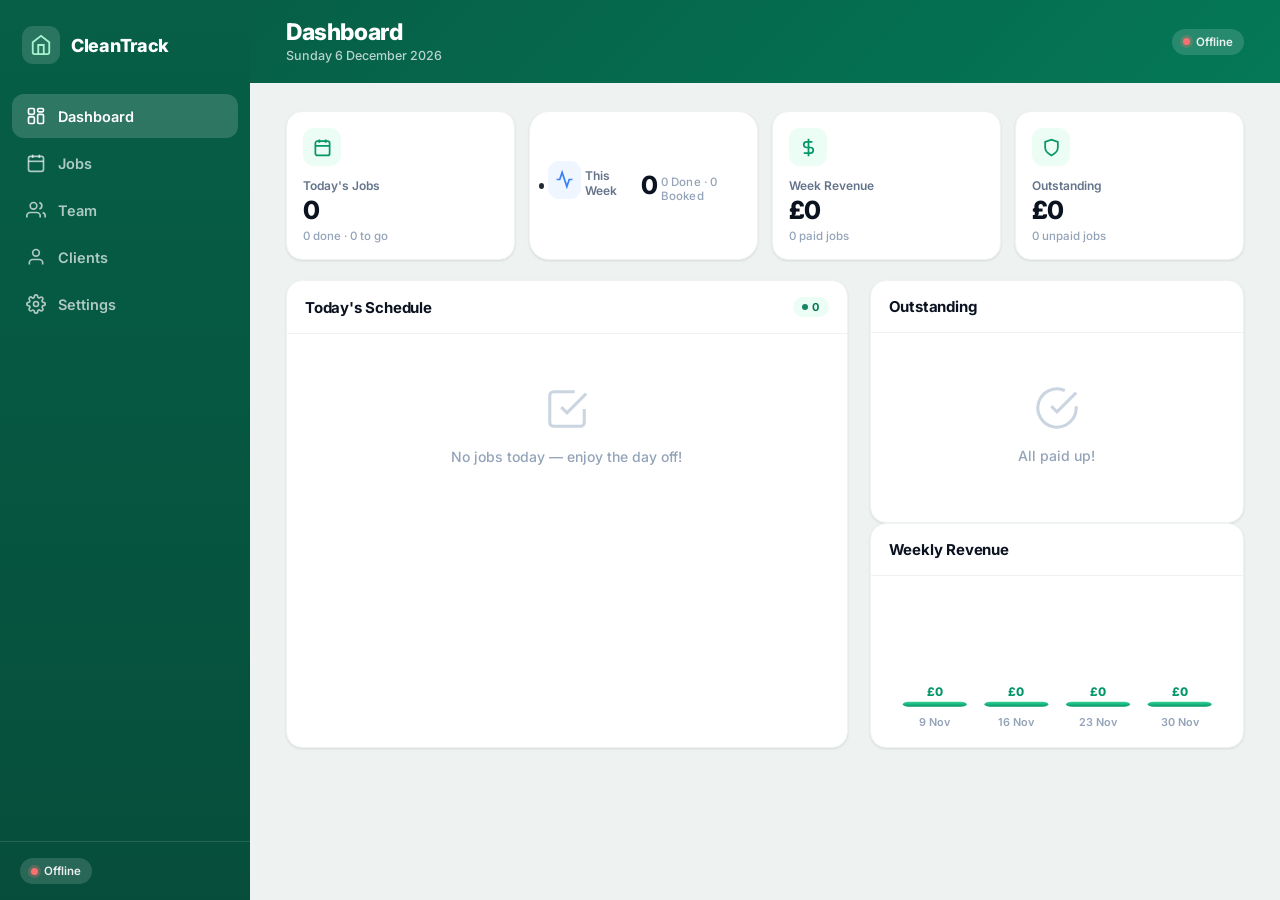
==== index.html @ 385f30a1 "CleanTrack job tracker" ====
<!DOCTYPE html>
<html lang="en">
<head>
<meta charset="UTF-8">
<meta name="viewport" content="width=device-width, initial-scale=1.0, viewport-fit=cover">
<meta name="theme-color" content="#065f46">
<title>CleanTrack — Job Tracker</title>
<style>
@import url('https://fonts.googleapis.com/css2?family=Inter:wght@400;500;600;700;800;900&display=swap');
*{margin:0;padding:0;box-sizing:border-box;-webkit-tap-highlight-color:transparent}
:root{
  /* brand — fresh emerald */
  --b400:#34D399;--b500:#10B981;--b600:#059669;--b700:#047857;--b800:#065F46;--b900:#064E3B;
  --b50:#ECFDF5;--b100:#D1FAE5;--b200:#A7F3D0;
  /* surfaces */
  --bg:#EEF2F1;--bg2:#F6F9F8;--card:#FFFFFF;--border:#E6EAE9;--border2:#EFF3F2;
  /* ink */
  --t900:#0B1220;--t800:#1E293B;--t700:#334155;--t600:#475569;--t500:#64748B;--t400:#94A3B8;--t300:#CBD5E1;
  /* semantic */
  --red:#EF4444;--red-bg:#FEF2F2;--red-t:#B91C1C;
  --amber:#F59E0B;--amber-bg:#FFFBEB;--amber-t:#B45309;
  --blue:#3B82F6;--blue-bg:#EFF6FF;--blue-t:#1D4ED8;
  --sh-sm:0 1px 2px rgba(16,24,40,.05);
  --sh:0 1px 3px rgba(16,24,40,.07),0 1px 2px rgba(16,24,40,.04);
  --sh-md:0 6px 16px -4px rgba(16,24,40,.10),0 2px 6px -2px rgba(16,24,40,.06);
  --sh-lg:0 18px 40px -12px rgba(16,24,40,.22);
  --r:16px;--r-sm:12px;--r-xs:9px;
  --safe-b:env(safe-area-inset-bottom,0px);
  --nav-h:64px;
}
html{-webkit-text-size-adjust:100%}
body{font-family:'Inter',-apple-system,BlinkMacSystemFont,'Segoe UI',sans-serif;background:var(--bg);color:var(--t900);min-height:100vh;overflow-x:hidden;-webkit-font-smoothing:antialiased}

/* ─────────────────────────── SHELL ─────────────────────────── */
.shell{display:flex;min-height:100vh}
.sidebar{display:none}
.main{flex:1;min-width:0;display:flex;flex-direction:column;min-height:100vh}

/* App bar */
.appbar{position:sticky;top:0;z-index:40;background:linear-gradient(135deg,var(--b800),var(--b700));color:#fff;padding:calc(env(safe-area-inset-top,0px) + 14px) 20px 16px;display:flex;align-items:center;justify-content:space-between;gap:12px}
.appbar .ab-l{min-width:0}
.appbar h1{font-size:21px;font-weight:800;letter-spacing:-.4px;line-height:1.1}
.appbar .ab-sub{font-size:12.5px;color:rgba(255,255,255,.72);margin-top:3px;font-weight:500;white-space:nowrap;overflow:hidden;text-overflow:ellipsis}
.appbar .ab-r{display:flex;align-items:center;gap:10px;flex-shrink:0}
.conn{display:inline-flex;align-items:center;gap:6px;background:rgba(255,255,255,.14);padding:6px 11px;border-radius:20px;font-size:11.5px;font-weight:600;color:rgba(255,255,255,.9)}
.conn .dot{width:7px;height:7px;border-radius:50%;background:#F87171;box-shadow:0 0 0 3px rgba(248,113,113,.25)}
.conn .dot.on{background:var(--b400);box-shadow:0 0 0 3px rgba(52,211,153,.3)}

.content{flex:1;padding:18px 16px calc(var(--nav-h) + var(--safe-b) + 24px)}
.page{animation:fade .28s ease}
@keyframes fade{from{opacity:0;transform:translateY(8px)}to{opacity:1;transform:none}}
.hidden{display:none!important}

/* ─────────────────────────── BOTTOM NAV ─────────────────────────── */
.tabbar{position:fixed;left:0;right:0;bottom:0;z-index:60;background:rgba(255,255,255,.92);backdrop-filter:saturate(180%) blur(14px);border-top:1px solid var(--border);display:flex;padding:6px 4px calc(6px + var(--safe-b));box-shadow:0 -4px 20px rgba(16,24,40,.06)}
.tabbar a{flex:1;display:flex;flex-direction:column;align-items:center;gap:3px;padding:6px 2px;color:var(--t400);text-decoration:none;font-size:10.5px;font-weight:600;cursor:pointer;border-radius:12px;transition:.15s;position:relative}
.tabbar a svg{width:22px;height:22px;stroke-width:2}
.tabbar a.active{color:var(--b600)}
.tabbar a.active svg{stroke-width:2.4}
.tabbar a.active::before{content:'';position:absolute;top:-6px;width:26px;height:3px;border-radius:3px;background:var(--b500)}

/* FAB */
.fab{position:fixed;right:18px;bottom:calc(var(--nav-h) + var(--safe-b) + 14px);z-index:55;width:56px;height:56px;border-radius:50%;border:none;background:linear-gradient(135deg,var(--b500),var(--b700));color:#fff;font-size:28px;font-weight:400;line-height:1;display:flex;align-items:center;justify-content:center;cursor:pointer;box-shadow:0 10px 24px -6px rgba(5,150,105,.55),0 4px 10px rgba(5,150,105,.35);transition:transform .18s,box-shadow .18s}
.fab:active{transform:scale(.92)}
.fab.hidden{display:none}

/* ─────────────────────────── STAT CARDS ─────────────────────────── */
.stats{display:grid;grid-template-columns:1fr 1fr;gap:12px;margin-bottom:20px}
.stat{background:var(--card);border-radius:var(--r);padding:16px;box-shadow:var(--sh);border:1px solid var(--border2);position:relative;overflow:hidden}
.stat .si{width:38px;height:38px;border-radius:11px;display:flex;align-items:center;justify-content:center;margin-bottom:12px}
.stat .si svg{width:19px;height:19px;stroke-width:2.2}
.stat.g .si{background:var(--b50);color:var(--b600)}
.stat.b .si{background:var(--blue-bg);color:var(--blue)}
.stat.a .si{background:var(--amber-bg);color:var(--amber)}
.stat.r .si{background:var(--red-bg);color:var(--red)}
.stat .sl{font-size:12px;color:var(--t500);font-weight:600;margin-bottom:5px}
.stat .sv{font-size:25px;font-weight:800;letter-spacing:-.7px;line-height:1}
.stat .ss{font-size:11.5px;color:var(--t400);margin-top:6px;font-weight:500}

/* ─────────────────────────── CARDS ─────────────────────────── */
.card{background:var(--card);border-radius:var(--r);box-shadow:var(--sh);border:1px solid var(--border2);overflow:hidden;margin-bottom:16px}
.card-h{padding:16px 18px;display:flex;align-items:center;justify-content:space-between;gap:10px;border-bottom:1px solid var(--border2)}
.card-h h2{font-size:15px;font-weight:700;letter-spacing:-.2px}
.card-b{padding:8px 18px 14px}
.grid2{display:grid;grid-template-columns:1fr;gap:16px}

/* ─────────────────────────── BADGES ─────────────────────────── */
.b{display:inline-flex;align-items:center;gap:4px;padding:3px 9px;border-radius:20px;font-size:11px;font-weight:700;letter-spacing:.1px;text-transform:capitalize}
.b::before{content:'';width:6px;height:6px;border-radius:50%;background:currentColor;opacity:.9}
.b-green{background:var(--b50);color:var(--b700)}
.b-blue{background:var(--blue-bg);color:var(--blue-t)}
.b-amber{background:var(--amber-bg);color:var(--amber-t)}
.b-red{background:var(--red-bg);color:var(--red-t)}
.b-gray{background:#F1F5F9;color:#475569}

/* ─────────────────────────── BUTTONS ─────────────────────────── */
.btn{padding:11px 18px;border-radius:var(--r-sm);border:none;cursor:pointer;font-size:14px;font-weight:700;transition:.15s;display:inline-flex;align-items:center;justify-content:center;gap:7px;font-family:inherit}
.btn:active{transform:scale(.97)}
.btn-p{background:linear-gradient(135deg,var(--b500),var(--b700));color:#fff;box-shadow:0 4px 12px -2px rgba(5,150,105,.4)}
.btn-o{background:var(--card);border:1.5px solid var(--border);color:var(--t700)}
.btn-o:active{background:var(--bg2)}
.btn-d{background:var(--red);color:#fff}
.btn-sm{padding:8px 13px;font-size:13px}
.btn-full{width:100%}
.icon-btn{width:38px;height:38px;border-radius:11px;border:1.5px solid var(--border);background:var(--card);display:flex;align-items:center;justify-content:center;cursor:pointer;color:var(--t600);transition:.15s;flex-shrink:0}
.icon-btn:active{background:var(--bg2)}
.icon-btn svg{width:18px;height:18px;stroke-width:2.4}

/* ─────────────────────────── DASHBOARD LISTS ─────────────────────────── */
.dl{display:flex;align-items:center;gap:13px;padding:13px 0;border-bottom:1px solid var(--border2);cursor:pointer}
.dl:last-child{border-bottom:none}
.dl .dl-time{font-size:13px;font-weight:800;min-width:46px;color:var(--b700);background:var(--b50);border-radius:9px;padding:8px 6px;text-align:center;line-height:1}
.dl .dl-mid{flex:1;min-width:0}
.dl .dl-name{font-size:14.5px;font-weight:700;white-space:nowrap;overflow:hidden;text-overflow:ellipsis}
.dl .dl-sub{font-size:12px;color:var(--t500);margin-top:3px;display:flex;align-items:center;gap:6px;flex-wrap:wrap}
.dl .dl-end{text-align:right;flex-shrink:0}
.dl .dl-amt{font-size:15px;font-weight:800;letter-spacing:-.3px}
.dl .dl-who{display:inline-flex;align-items:center;gap:5px;font-size:11.5px;color:var(--t500);margin-top:3px;font-weight:600}
.chip-dot{width:9px;height:9px;border-radius:50%;flex-shrink:0}

/* payments */
.pay{display:flex;align-items:center;justify-content:space-between;gap:10px;padding:12px 0;border-bottom:1px solid var(--border2)}
.pay:last-child{border-bottom:none}
.pay .pinfo{font-size:13px;min-width:0}
.pay .pinfo b{font-weight:700;font-size:14px;display:block;white-space:nowrap;overflow:hidden;text-overflow:ellipsis}
.pay .pinfo span{color:var(--t500);font-size:12px}
.pay .pright{display:flex;align-items:center;gap:9px;flex-shrink:0}
.pay .pamt{font-size:15px;font-weight:800;color:var(--red-t)}
.mini{width:32px;height:32px;border-radius:9px;border:none;background:var(--b500);color:#fff;font-weight:800;font-size:14px;cursor:pointer;display:flex;align-items:center;justify-content:center;box-shadow:0 2px 6px rgba(5,150,105,.3)}
.mini:active{transform:scale(.9)}

/* chart */
.chart svg{width:100%;display:block;overflow:visible}

/* ─────────────────────────── JOBS ─────────────────────────── */
.week-head{display:flex;align-items:center;gap:10px;margin-bottom:14px}
.week-head .wk-label{flex:1;text-align:center;font-size:15px;font-weight:800;letter-spacing:-.3px}
.week-head .today-btn{padding:9px 14px;font-size:12.5px;font-weight:700;border-radius:20px;border:1.5px solid var(--b200);background:var(--b50);color:var(--b700);cursor:pointer}
.jobs-tools{display:flex;gap:10px;margin-bottom:14px}
.jobs-tools select{flex:1;padding:11px 13px;border:1.5px solid var(--border);border-radius:var(--r-sm);font-size:14px;background:var(--card);font-family:inherit;font-weight:600;color:var(--t700);cursor:pointer}
.jobs-tools .add-week{display:none}

/* day pills (phone) */
.daypills{display:flex;gap:8px;overflow-x:auto;padding:2px 0 10px;margin-bottom:6px;-webkit-overflow-scrolling:touch;scrollbar-width:none}
.daypills::-webkit-scrollbar{display:none}
.dp{flex:0 0 auto;min-width:52px;padding:9px 6px;border-radius:14px;border:1.5px solid var(--border);background:var(--card);text-align:center;cursor:pointer;transition:.15s;position:relative}
.dp .dp-d{font-size:11px;font-weight:700;color:var(--t500);text-transform:uppercase;letter-spacing:.4px}
.dp .dp-n{font-size:18px;font-weight:800;color:var(--t900);margin-top:2px;line-height:1}
.dp .dp-c{position:absolute;top:5px;right:7px;width:6px;height:6px;border-radius:50%;background:var(--b500)}
.dp.sel{background:linear-gradient(135deg,var(--b600),var(--b800));border-color:var(--b700)}
.dp.sel .dp-d,.dp.sel .dp-n{color:#fff}
.dp.sel .dp-c{background:#fff}
.dp.today:not(.sel){border-color:var(--b400)}

/* week grid */
.weekgrid{display:block}
.day-col{margin-bottom:4px}
.day-col.hide{display:none}
.day-col .dc-head{display:none}
.day-body{display:flex;flex-direction:column;gap:11px}

/* job card */
.jc{background:var(--card);border-radius:var(--r-sm);border:1px solid var(--border2);border-left:4px solid #ccc;box-shadow:var(--sh-sm);padding:13px 14px;cursor:pointer;position:relative;transition:.15s}
.jc:active{transform:scale(.99)}
.jc .jc-top{display:flex;align-items:center;justify-content:space-between;gap:8px;margin-bottom:7px}
.jc .jc-time{font-size:13px;font-weight:800;color:var(--t900)}
.jc .jc-amt{font-size:15px;font-weight:800;letter-spacing:-.3px}
.jc .jc-client{font-size:15px;font-weight:700;margin-bottom:6px}
.jc .jc-row{display:flex;align-items:center;justify-content:space-between;gap:8px}
.jc .jc-who{display:inline-flex;align-items:center;gap:6px;font-size:12.5px;color:var(--t500);font-weight:600}
.jc .jc-qa{display:flex;gap:7px;margin-top:11px;padding-top:11px;border-top:1px dashed var(--border)}
.jc .qa-btn{flex:1;padding:8px;border-radius:9px;border:1.5px solid var(--border);background:var(--bg2);font-size:12.5px;font-weight:700;color:var(--t600);cursor:pointer;display:flex;align-items:center;justify-content:center;gap:5px}
.jc .qa-btn.done{border-color:var(--b200);background:var(--b50);color:var(--b700)}
.jc .qa-btn svg{width:14px;height:14px;stroke-width:2.6}
.day-empty{text-align:center;padding:30px 16px;color:var(--t400);font-size:13.5px;font-weight:500}

/* ─────────────────────────── STAFF ─────────────────────────── */
.list-head{display:flex;align-items:center;justify-content:space-between;gap:12px;margin-bottom:16px}
.list-head .lh-sub{font-size:13.5px;color:var(--t500);font-weight:500}
.list-head .btn{display:none}
.staff-grid{display:grid;grid-template-columns:1fr;gap:14px}
.sc{background:var(--card);border-radius:var(--r);border:1px solid var(--border2);box-shadow:var(--sh);overflow:hidden}
.sc .sc-bar{height:5px}
.sc .sc-body{padding:16px 18px}
.sc .sc-top{display:flex;align-items:center;gap:13px;margin-bottom:15px}
.sc .sc-av{width:46px;height:46px;border-radius:14px;display:flex;align-items:center;justify-content:center;font-weight:800;font-size:16px;color:#fff;flex-shrink:0}
.sc .sc-nm{font-size:16px;font-weight:800;letter-spacing:-.3px}
.sc .sc-ph{font-size:13px;color:var(--t500);font-weight:500;margin-top:2px}
.sc .sc-days{display:flex;gap:5px;margin-bottom:15px}
.sc .sd{flex:1;height:30px;border-radius:8px;font-size:11px;font-weight:800;display:flex;align-items:center;justify-content:center;background:var(--bg2);color:var(--t300)}
.sc .sd.on{background:var(--b100);color:var(--b700)}
.sc .sc-util{margin-bottom:15px}
.sc .ul{display:flex;justify-content:space-between;font-size:12px;margin-bottom:6px}
.sc .ul .ut{color:var(--t500);font-weight:600}
.sc .ul .uv{font-weight:800;color:var(--t800)}
.sc .ubar{height:7px;background:var(--bg2);border-radius:4px;overflow:hidden}
.sc .ufill{height:100%;border-radius:4px;transition:width .6s cubic-bezier(.4,0,.2,1)}
.sc .sc-meta{display:flex;gap:14px;margin-bottom:15px;padding:13px 0;border-top:1px solid var(--border2);border-bottom:1px solid var(--border2)}
.sc .sm{flex:1;text-align:center}
.sc .sm b{font-size:16px;font-weight:800;display:block;letter-spacing:-.3px}
.sc .sm span{font-size:11px;color:var(--t500);font-weight:600}

/* ─────────────────────────── CLIENTS ─────────────────────────── */
.search{position:relative;margin-bottom:16px}
.search input{width:100%;padding:12px 14px 12px 42px;border:1.5px solid var(--border);border-radius:var(--r-sm);font-size:15px;background:var(--card);font-family:inherit}
.search input:focus{outline:none;border-color:var(--b500);box-shadow:0 0 0 4px rgba(16,185,129,.12)}
.search svg{position:absolute;left:14px;top:50%;transform:translateY(-50%);width:18px;height:18px;color:var(--t400);stroke-width:2.2}
.clients-grid{display:grid;grid-template-columns:1fr;gap:14px}
.cc{background:var(--card);border-radius:var(--r);border:1px solid var(--border2);box-shadow:var(--sh);overflow:hidden}
.cc .cc-body{padding:16px 18px}
.cc .cc-top{display:flex;align-items:flex-start;gap:13px}
.cc .cc-ic{width:44px;height:44px;border-radius:13px;background:linear-gradient(135deg,var(--b400),var(--b600));color:#fff;display:flex;align-items:center;justify-content:center;font-weight:800;font-size:15px;flex-shrink:0}
.cc .cc-info{flex:1;min-width:0}
.cc .cc-nm{font-size:16px;font-weight:800;letter-spacing:-.3px}
.cc .cc-addr{font-size:13px;color:var(--t500);margin-top:2px;line-height:1.4}
.cc .cc-tags{display:flex;gap:6px;flex-wrap:wrap;margin-top:11px}
.cc .ct{font-size:11.5px;color:var(--t600);background:var(--bg2);border:1px solid var(--border2);padding:4px 9px;border-radius:7px;font-weight:600}
.cc .ct.acc{background:var(--amber-bg);border-color:#FDE68A;color:var(--amber-t)}
.cc .cc-pref{font-size:12.5px;color:var(--t500);font-style:italic;margin-top:10px;line-height:1.45;padding-left:11px;border-left:3px solid var(--border)}
.cc .cc-foot{display:flex;gap:8px;margin-top:14px}

/* ─────────────────────────── SETTINGS ─────────────────────────── */
.set-row{margin-bottom:18px}
.set-row label{font-size:13px;font-weight:700;display:block;margin-bottom:7px}
.set-row input{width:100%;padding:12px 14px;border:1.5px solid var(--border);border-radius:var(--r-sm);font-size:14px;font-family:inherit;background:var(--card)}
.set-row input:focus{outline:none;border-color:var(--b500);box-shadow:0 0 0 4px rgba(16,185,129,.12)}
.set-row .hint{font-size:12px;color:var(--t400);margin-top:7px;line-height:1.5}
.set-actions{display:flex;gap:10px;flex-wrap:wrap}
.set-actions .btn{flex:1;min-width:140px}

/* ─────────────────────────── MODAL ─────────────────────────── */
.modal-bg{display:none;position:fixed;inset:0;background:rgba(6,20,15,.5);backdrop-filter:blur(6px);z-index:200;align-items:flex-end;justify-content:center}
.modal-bg.show{display:flex;animation:fade .2s}
.modal{background:var(--card);border-radius:24px 24px 0 0;width:100%;max-width:560px;max-height:92vh;overflow-y:auto;box-shadow:var(--sh-lg);animation:sheetUp .28s cubic-bezier(.32,.72,0,1);padding-bottom:calc(16px + var(--safe-b))}
@keyframes sheetUp{from{transform:translateY(100%)}to{transform:none}}
.modal .grab{width:40px;height:5px;border-radius:3px;background:var(--t300);margin:10px auto 0}
.modal .m-head{padding:14px 22px 4px;display:flex;align-items:center;justify-content:space-between}
.modal .m-head h2{font-size:19px;font-weight:800;letter-spacing:-.4px}
.modal .m-head .close{width:34px;height:34px;border-radius:11px;border:none;background:var(--bg2);cursor:pointer;font-size:20px;display:flex;align-items:center;justify-content:center;color:var(--t500)}
.modal .m-body{padding:16px 22px 8px}
.fg{margin-bottom:15px}
.fg label{display:block;font-size:11.5px;font-weight:700;color:var(--t500);margin-bottom:6px;text-transform:uppercase;letter-spacing:.4px}
.fg input,.fg select,.fg textarea{width:100%;padding:12px 14px;border:1.5px solid var(--border);border-radius:var(--r-sm);font-size:16px;font-family:inherit;background:var(--card);transition:.15s}
.fg input:focus,.fg select:focus,.fg textarea:focus{outline:none;border-color:var(--b500);box-shadow:0 0 0 4px rgba(16,185,129,.12)}
.fg textarea{height:74px;resize:vertical}
.fr{display:flex;gap:12px}
.fr .fg{flex:1;min-width:0}
.m-foot{padding:8px 22px 4px;display:flex;gap:10px}
.m-foot .btn{flex:1}
.days-pick{display:flex;gap:6px;flex-wrap:wrap;margin-top:2px}
.days-pick label{display:flex;align-items:center;justify-content:center;cursor:pointer;padding:9px 0;border-radius:10px;background:var(--bg2);border:1.5px solid var(--border);font-size:13px;font-weight:700;color:var(--t500);flex:1;min-width:42px;text-transform:none;letter-spacing:0;margin:0;transition:.15s}
.days-pick label.on{background:var(--b50);border-color:var(--b400);color:var(--b700)}
.days-pick input{display:none}

/* ─────────────────────────── TOAST / EMPTY ─────────────────────────── */
.toast{position:fixed;bottom:calc(var(--nav-h) + var(--safe-b) + 20px);left:50%;transform:translateX(-50%) translateY(20px);background:var(--t900);color:#fff;padding:13px 22px;border-radius:14px;font-size:13.5px;font-weight:600;z-index:300;opacity:0;transition:.3s;box-shadow:var(--sh-lg);pointer-events:none;max-width:90vw;text-align:center}
.toast.show{opacity:1;transform:translateX(-50%) translateY(0)}
.empty{text-align:center;padding:44px 20px;color:var(--t400)}
.empty svg{width:46px;height:46px;color:var(--t300);margin-bottom:12px;stroke-width:1.6}
.empty p{font-size:14px;font-weight:500}

/* ══════════════════════════ TABLET ≥700px ══════════════════════════ */
@media(min-width:700px){
  .content{padding:24px 28px calc(var(--nav-h) + var(--safe-b) + 28px);max-width:920px;margin:0 auto;width:100%}
  .appbar{padding:calc(env(safe-area-inset-top,0px) + 16px) 28px 18px}
  .appbar h1{font-size:23px}
  .stats{grid-template-columns:repeat(4,1fr);gap:14px}
  .grid2{grid-template-columns:1.15fr .85fr;gap:18px}
  .grid2 .card{margin-bottom:0}
  .grid2 .col-stack .card:last-child{margin-bottom:0}
  /* jobs → 3-day columns */
  .daypills{display:none}
  .weekgrid{display:grid;grid-template-columns:repeat(3,1fr);gap:12px}
  .day-col{margin-bottom:0}
  .day-col.hide{display:block!important}
  .day-col .dc-head{display:block;text-align:center;padding:10px 6px;background:var(--card);border:1px solid var(--border2);border-bottom:none;border-radius:12px 12px 0 0;font-size:11px;font-weight:800;text-transform:uppercase;letter-spacing:.5px;color:var(--t500)}
  .day-col .dc-head .dc-n{display:block;font-size:19px;color:var(--t900);margin-top:2px;letter-spacing:-.5px}
  .day-col .dc-head.today{background:linear-gradient(135deg,var(--b600),var(--b800));color:rgba(255,255,255,.85);border-color:var(--b700)}
  .day-col .dc-head.today .dc-n{color:#fff}
  .day-body{border:1px solid var(--border2);border-top:none;border-radius:0 0 12px 12px;background:var(--bg2);padding:9px;min-height:120px;gap:9px}
  .jobs-tools .add-week{display:inline-flex}
  .staff-grid{grid-template-columns:repeat(2,1fr)}
  .clients-grid{grid-template-columns:repeat(2,1fr)}
  .list-head .btn{display:inline-flex}
  .modal-bg{align-items:center}
  .modal{border-radius:24px;max-height:88vh;padding-bottom:16px}
  .modal .grab{display:none}
}

/* ══════════════════════════ DESKTOP ≥1000px ══════════════════════════ */
@media(min-width:1000px){
  .tabbar{display:none}
  .fab{display:none}
  .sidebar{display:flex;flex-direction:column;width:250px;flex-shrink:0;background:linear-gradient(180deg,var(--b800),var(--b900));color:#fff;position:sticky;top:0;height:100vh}
  .sidebar .logo{padding:26px 22px 22px;display:flex;align-items:center;gap:11px}
  .sidebar .logo .lm{width:38px;height:38px;border-radius:11px;background:rgba(255,255,255,.14);display:flex;align-items:center;justify-content:center}
  .sidebar .logo svg{width:22px;height:22px;stroke:var(--b200)}
  .sidebar .logo span{font-size:18px;font-weight:800;letter-spacing:-.3px}
  .sidebar nav{flex:1;padding:8px 12px}
  .sidebar nav a{display:flex;align-items:center;gap:12px;padding:12px 14px;border-radius:12px;color:rgba(255,255,255,.68);font-size:14.5px;font-weight:600;text-decoration:none;cursor:pointer;transition:.15s;margin-bottom:3px}
  .sidebar nav a svg{width:20px;height:20px;stroke-width:2}
  .sidebar nav a:hover{background:rgba(255,255,255,.08);color:#fff}
  .sidebar nav a.active{background:rgba(255,255,255,.16);color:#fff}
  .sidebar .side-foot{padding:16px 20px;border-top:1px solid rgba(255,255,255,.12)}
  .content{padding:28px 36px 40px;max-width:1180px}
  .appbar{padding:20px 36px}
  .grid2{grid-template-columns:1.2fr .8fr;gap:22px}
  .weekgrid{grid-template-columns:repeat(6,1fr);gap:10px}
  .staff-grid{grid-template-columns:repeat(3,1fr)}
  .clients-grid{grid-template-columns:repeat(2,1fr)}
  .jc{cursor:pointer}
  .jc:hover{box-shadow:var(--sh-md);transform:translateY(-1px)}
  .dl:hover .dl-name{color:var(--b700)}
}
@media(min-width:1300px){
  .clients-grid{grid-template-columns:repeat(3,1fr)}
}
</style>
</head>
<body>

<div class="shell">
  <!-- DESKTOP SIDEBAR -->
  <aside class="sidebar">
    <div class="logo">
      <div class="lm"><svg viewBox="0 0 24 24" fill="none" stroke="currentColor" stroke-width="2"><path d="M3 9l9-7 9 7v11a2 2 0 01-2 2H5a2 2 0 01-2-2z"/><polyline points="9 22 9 12 15 12 15 22"/></svg></div>
      <span>CleanTrack</span>
    </div>
    <nav>
      <a class="active" data-page="dashboard" onclick="switchPage('dashboard')"><svg viewBox="0 0 24 24" fill="none" stroke="currentColor"><rect x="3" y="3" width="7" height="7" rx="1.5"/><rect x="14" y="3" width="7" height="4" rx="1.5"/><rect x="14" y="10" width="7" height="11" rx="1.5"/><rect x="3" y="13" width="7" height="8" rx="1.5"/></svg>Dashboard</a>
      <a data-page="jobs" onclick="switchPage('jobs')"><svg viewBox="0 0 24 24" fill="none" stroke="currentColor"><rect x="3" y="4" width="18" height="18" rx="2.5"/><line x1="16" y1="2" x2="16" y2="6"/><line x1="8" y1="2" x2="8" y2="6"/><line x1="3" y1="10" x2="21" y2="10"/></svg>Jobs</a>
      <a data-page="staff" onclick="switchPage('staff')"><svg viewBox="0 0 24 24" fill="none" stroke="currentColor"><path d="M17 21v-2a4 4 0 00-4-4H5a4 4 0 00-4 4v2"/><circle cx="9" cy="7" r="4"/><path d="M23 21v-2a4 4 0 00-3-3.87"/><path d="M16 3.13a4 4 0 010 7.75"/></svg>Team</a>
      <a data-page="clients" onclick="switchPage('clients')"><svg viewBox="0 0 24 24" fill="none" stroke="currentColor"><path d="M20 21v-2a4 4 0 00-4-4H8a4 4 0 00-4 4v2"/><circle cx="12" cy="7" r="4"/></svg>Clients</a>
      <a data-page="settings" onclick="switchPage('settings')"><svg viewBox="0 0 24 24" fill="none" stroke="currentColor"><circle cx="12" cy="12" r="3"/><path d="M19.4 15a1.65 1.65 0 00.33 1.82l.06.06a2 2 0 11-2.83 2.83l-.06-.06a1.65 1.65 0 00-1.82-.33 1.65 1.65 0 00-1 1.51V21a2 2 0 01-4 0v-.09A1.65 1.65 0 009 19.4a1.65 1.65 0 00-1.82.33l-.06.06a2 2 0 11-2.83-2.83l.06-.06a1.65 1.65 0 00.33-1.82 1.65 1.65 0 00-1.51-1H3a2 2 0 010-4h.09A1.65 1.65 0 004.6 9a1.65 1.65 0 00-.33-1.82l-.06-.06a2 2 0 112.83-2.83l.06.06a1.65 1.65 0 001.82.33H9a1.65 1.65 0 001-1.51V3a2 2 0 014 0v.09a1.65 1.65 0 001 1.51 1.65 1.65 0 001.82-.33l.06-.06a2 2 0 112.83 2.83l-.06.06a1.65 1.65 0 00-.33 1.82V9a1.65 1.65 0 001.51 1H21a2 2 0 010 4h-.09a1.65 1.65 0 00-1.51 1z"/></svg>Settings</a>
    </nav>
    <div class="side-foot"><span class="conn"><span class="dot" id="connDotSide"></span><span id="connLabelSide">Local</span></span></div>
  </aside>

  <div class="main">
    <header class="appbar">
      <div class="ab-l">
        <h1 id="pageTitle">Dashboard</h1>
        <div class="ab-sub" id="dateDisplay"></div>
      </div>
      <div class="ab-r">
        <span class="conn"><span class="dot" id="connDot"></span><span id="connLabel">Local</span></span>
      </div>
    </header>

    <div class="content">
      <!-- DASHBOARD -->
      <div class="page" id="pg-dashboard">
        <div class="stats" id="dashStats"></div>
        <div class="grid2">
          <div class="card" style="margin-bottom:0">
            <div class="card-h"><h2>Today's Schedule</h2><span class="b b-green" id="todayCount">0</span></div>
            <div class="card-b" id="dashToday"></div>
          </div>
          <div class="col-stack">
            <div class="card">
              <div class="card-h"><h2>Outstanding</h2></div>
              <div class="card-b" id="dashPay"></div>
            </div>
            <div class="card" style="margin-bottom:0">
              <div class="card-h"><h2>Weekly Revenue</h2></div>
              <div class="card-b chart" id="dashChart"></div>
            </div>
          </div>
        </div>
      </div>

      <!-- JOBS -->
      <div class="page hidden" id="pg-jobs">
        <div class="week-head">
          <button class="icon-btn" onclick="changeWeek(-1)"><svg viewBox="0 0 24 24" fill="none" stroke="currentColor"><polyline points="15 18 9 12 15 6"/></svg></button>
          <span class="wk-label" id="weekLabel"></span>
          <button class="icon-btn" onclick="changeWeek(1)"><svg viewBox="0 0 24 24" fill="none" stroke="currentColor"><polyline points="9 18 15 12 9 6"/></svg></button>
          <button class="today-btn" onclick="goToThisWeek()">Today</button>
        </div>
        <div class="jobs-tools">
          <select id="staffFilter" onchange="renderJobs()"><option value="">All staff</option></select>
          <button class="btn btn-p add-week" onclick="openJobModal()">+ Add Job</button>
        </div>
        <div class="daypills" id="dayPills"></div>
        <div class="weekgrid" id="weekGrid"></div>
      </div>

      <!-- STAFF -->
      <div class="page hidden" id="pg-staff">
        <div class="list-head">
          <span class="lh-sub">Your cleaning team</span>
          <button class="btn btn-p btn-sm" onclick="openStaffModal()">+ Add Cleaner</button>
        </div>
        <div class="staff-grid" id="staffGrid"></div>
      </div>

      <!-- CLIENTS -->
      <div class="page hidden" id="pg-clients">
        <div class="search">
          <svg viewBox="0 0 24 24" fill="none" stroke="currentColor"><circle cx="11" cy="11" r="8"/><line x1="21" y1="21" x2="16.65" y2="16.65"/></svg>
          <input id="clientSearch" placeholder="Search clients..." oninput="renderClients()">
        </div>
        <div class="list-head" style="margin-bottom:14px">
          <span class="lh-sub" id="clientCount"></span>
          <button class="btn btn-p btn-sm" onclick="openClientModal()">+ Add Client</button>
        </div>
        <div class="clients-grid" id="clientList"></div>
      </div>

      <!-- SETTINGS -->
      <div class="page hidden" id="pg-settings">
        <div class="card">
          <div class="card-h"><h2>Cloud Sync</h2><span class="b b-green" id="cloudBadge">Live</span></div>
          <div class="card-b" style="padding:16px 18px">
            <p style="font-size:13.5px;color:var(--t500);margin-bottom:14px;line-height:1.55">Your schedule is stored in the cloud and syncs automatically across every phone, tablet and computer — changes show up on other devices within a few seconds. No setup needed.</p>
            <div class="set-actions">
              <button class="btn btn-p" onclick="manualSync()">Sync Now</button>
              <button class="btn btn-o" onclick="loadFromCloud(true).then(()=>toast('Reloaded ✓'))">Reload</button>
            </div>
          </div>
        </div>
        <div class="card">
          <div class="card-h"><h2>Data</h2></div>
          <div class="card-b" style="padding:16px 18px">
            <p style="font-size:13.5px;color:var(--t500);margin-bottom:14px;line-height:1.5">Loaded with sample data so you can explore. When you're ready for real use, clear it and add your own team &amp; clients. <b>This clears data for everyone.</b></p>
            <button class="btn btn-d btn-full" onclick="resetData()">Clear All Data</button>
          </div>
        </div>
        <p style="text-align:center;font-size:12px;color:var(--t400);margin-top:8px">CleanTrack · v2</p>
      </div>
    </div>
  </div>
</div>

<!-- BOTTOM NAV (mobile/tablet) -->
<nav class="tabbar">
  <a class="active" data-page="dashboard" onclick="switchPage('dashboard')"><svg viewBox="0 0 24 24" fill="none" stroke="currentColor"><rect x="3" y="3" width="7" height="7" rx="1.5"/><rect x="14" y="3" width="7" height="4" rx="1.5"/><rect x="14" y="10" width="7" height="11" rx="1.5"/><rect x="3" y="13" width="7" height="8" rx="1.5"/></svg>Home</a>
  <a data-page="jobs" onclick="switchPage('jobs')"><svg viewBox="0 0 24 24" fill="none" stroke="currentColor"><rect x="3" y="4" width="18" height="18" rx="2.5"/><line x1="16" y1="2" x2="16" y2="6"/><line x1="8" y1="2" x2="8" y2="6"/><line x1="3" y1="10" x2="21" y2="10"/></svg>Jobs</a>
  <a data-page="staff" onclick="switchPage('staff')"><svg viewBox="0 0 24 24" fill="none" stroke="currentColor"><path d="M17 21v-2a4 4 0 00-4-4H5a4 4 0 00-4 4v2"/><circle cx="9" cy="7" r="4"/><path d="M23 21v-2a4 4 0 00-3-3.87"/><path d="M16 3.13a4 4 0 010 7.75"/></svg>Team</a>
  <a data-page="clients" onclick="switchPage('clients')"><svg viewBox="0 0 24 24" fill="none" stroke="currentColor"><path d="M20 21v-2a4 4 0 00-4-4H8a4 4 0 00-4 4v2"/><circle cx="12" cy="7" r="4"/></svg>Clients</a>
  <a data-page="settings" onclick="switchPage('settings')"><svg viewBox="0 0 24 24" fill="none" stroke="currentColor"><circle cx="12" cy="12" r="3"/><path d="M19.4 15a1.65 1.65 0 00.33 1.82l.06.06a2 2 0 11-2.83 2.83l-.06-.06a1.65 1.65 0 00-1.82-.33 1.65 1.65 0 00-1 1.51V21a2 2 0 01-4 0v-.09A1.65 1.65 0 009 19.4a1.65 1.65 0 00-1.82.33l-.06.06a2 2 0 11-2.83-2.83l.06-.06a1.65 1.65 0 00.33-1.82 1.65 1.65 0 00-1.51-1H3a2 2 0 010-4h.09A1.65 1.65 0 004.6 9a1.65 1.65 0 00-.33-1.82l-.06-.06a2 2 0 112.83-2.83l.06.06a1.65 1.65 0 001.82.33H9a1.65 1.65 0 001-1.51V3a2 2 0 014 0v.09a1.65 1.65 0 001 1.51 1.65 1.65 0 001.82-.33l.06-.06a2 2 0 112.83 2.83l-.06.06a1.65 1.65 0 00-.33 1.82V9a1.65 1.65 0 001.51 1H21a2 2 0 010 4h-.09a1.65 1.65 0 00-1.51 1z"/></svg>Settings</a>
</nav>

<button class="fab" id="fab" onclick="fabAction()">+</button>

<!-- JOB MODAL -->
<div class="modal-bg" id="jobModal">
  <div class="modal">
    <div class="grab"></div>
    <div class="m-head"><h2 id="jmTitle">Add Job</h2><button class="close" onclick="closeModal('jobModal')">&times;</button></div>
    <div class="m-body">
      <input type="hidden" id="jmId">
      <div class="fr"><div class="fg"><label>Client</label><select id="jmClient"></select></div><div class="fg"><label>Cleaner</label><select id="jmStaff"></select></div></div>
      <div class="fr"><div class="fg"><label>Date</label><input type="date" id="jmDate"></div><div class="fg"><label>Start</label><input type="time" id="jmTime" value="09:00"></div></div>
      <div class="fr"><div class="fg"><label>Hours</label><input type="number" id="jmDur" value="3" step="0.5" min="0.5"></div><div class="fg"><label>Type</label><select id="jmType"><option value="one-off">One-off</option><option value="weekly">Weekly</option><option value="fortnightly">Fortnightly</option><option value="monthly">Monthly</option></select></div></div>
      <div class="fr"><div class="fg"><label>Status</label><select id="jmStatus"><option value="scheduled">Scheduled</option><option value="in-progress">In Progress</option><option value="completed">Completed</option><option value="cancelled">Cancelled</option></select></div><div class="fg"><label>Payment</label><select id="jmPay"><option value="unpaid">Unpaid</option><option value="invoiced">Invoiced</option><option value="paid">Paid</option></select></div></div>
      <div class="fg"><label>Amount (&pound;)</label><input type="number" id="jmAmt" step="0.01" min="0" inputmode="decimal"></div>
      <div class="fg"><label>Notes</label><textarea id="jmNotes" placeholder="Special instructions..."></textarea></div>
    </div>
    <div class="m-foot">
      <button class="btn btn-d hidden" id="jmDelBtn" onclick="deleteJob()">Delete</button>
      <button class="btn btn-o" onclick="closeModal('jobModal')">Cancel</button>
      <button class="btn btn-p" onclick="saveJob()">Save</button>
    </div>
  </div>
</div>

<!-- STAFF MODAL -->
<div class="modal-bg" id="staffModal">
  <div class="modal">
    <div class="grab"></div>
    <div class="m-head"><h2 id="smTitle">Add Cleaner</h2><button class="close" onclick="closeModal('staffModal')">&times;</button></div>
    <div class="m-body">
      <input type="hidden" id="smId">
      <div class="fg"><label>Name</label><input id="smName"></div>
      <div class="fg"><label>Phone</label><input id="smPhone" type="tel" inputmode="tel"></div>
      <div class="fr"><div class="fg"><label>Rate (&pound;/hr)</label><input id="smRate" type="number" step="0.50" min="0" inputmode="decimal"></div><div class="fg"><label>Colour</label><input id="smColor" type="color" value="#3B82F6" style="height:48px;padding:4px"></div></div>
      <div class="fg"><label>Availability</label><div class="days-pick" id="smDays"></div></div>
    </div>
    <div class="m-foot">
      <button class="btn btn-d hidden" id="smDelBtn" onclick="deleteStaff()">Delete</button>
      <button class="btn btn-o" onclick="closeModal('staffModal')">Cancel</button>
      <button class="btn btn-p" onclick="saveStaff()">Save</button>
    </div>
  </div>
</div>

<!-- CLIENT MODAL -->
<div class="modal-bg" id="clientModal">
  <div class="modal">
    <div class="grab"></div>
    <div class="m-head"><h2 id="cmTitle">Add Client</h2><button class="close" onclick="closeModal('clientModal')">&times;</button></div>
    <div class="m-body">
      <input type="hidden" id="cmId">
      <div class="fg"><label>Name</label><input id="cmName"></div>
      <div class="fg"><label>Address</label><input id="cmAddr"></div>
      <div class="fr"><div class="fg"><label>Phone</label><input id="cmPhone" type="tel" inputmode="tel"></div><div class="fg"><label>Billing</label><select id="cmBill"><option value="per-job">Per Job</option><option value="weekly">Weekly</option><option value="fortnightly">Fortnightly</option><option value="monthly">Monthly</option></select></div></div>
      <div class="fg"><label>Access Instructions</label><textarea id="cmAccess" placeholder="Key safe code, alarm, parking..."></textarea></div>
      <div class="fg"><label>Cleaning Preferences</label><textarea id="cmPrefs" placeholder="Products to use, areas to skip..."></textarea></div>
    </div>
    <div class="m-foot">
      <button class="btn btn-d hidden" id="cmDelBtn" onclick="deleteClient()">Delete</button>
      <button class="btn btn-o" onclick="closeModal('clientModal')">Cancel</button>
      <button class="btn btn-p" onclick="saveClient()">Save</button>
    </div>
  </div>
</div>

<div class="toast" id="toast"></div>

<script>
// ═══════════════════════ DATA ═══════════════════════
let staff=[],clients=[],jobs=[];
let currentWeekStart=getMonday(new Date());
let selectedDay=0;
let currentPage='dashboard';
const DAYS=['Mon','Tue','Wed','Thu','Fri','Sat'];
const MON=['Jan','Feb','Mar','Apr','May','Jun','Jul','Aug','Sep','Oct','Nov','Dec'];

function uid(){return Date.now().toString(36)+Math.random().toString(36).slice(2,7)}
function getMonday(d){d=new Date(d);const day=d.getDay();const diff=d.getDate()-day+(day===0?-6:1);d.setDate(diff);d.setHours(0,0,0,0);return d}
function fmt(d){const y=d.getFullYear(),m=String(d.getMonth()+1).padStart(2,'0'),dd=String(d.getDate()).padStart(2,'0');return `${y}-${m}-${dd}`}
function pd(s){const p=s.split('-');return new Date(p[0],p[1]-1,p[2])}
function sd(s){const d=pd(s);return d.getDate()+' '+MON[d.getMonth()]}
function isToday(s){return s===fmt(new Date())}
function initials(name){return name.split(' ').map(w=>w[0]).join('').slice(0,2).toUpperCase()}
function esc(s){return(s==null?'':String(s)).replace(/[&<>"]/g,c=>({'&':'&amp;','<':'&lt;','>':'&gt;','"':'&quot;'}[c]))}

// ═══════════════════════ CLOUD (Supabase) ═══════════════════════
const SB_URL='https://denvsqnciiynklvsjxgn.supabase.co';
const SB_KEY='sb_publishable_eyY1QyMTSHvivRpTa3yXVg__JBJN9O9';
const SB_TBL={staff:'ct_staff',clients:'ct_clients',jobs:'ct_jobs'};
let pushTimer=null,pushPending=false,lastEditAt=0,cloudReady=false;
function sbHeaders(extra){return Object.assign({'apikey':SB_KEY,'Authorization':'Bearer '+SB_KEY,'Content-Type':'application/json'},extra||{})}
function cacheLocal(){
  localStorage.setItem('cjt_staff',JSON.stringify(staff));
  localStorage.setItem('cjt_clients',JSON.stringify(clients));
  localStorage.setItem('cjt_jobs',JSON.stringify(jobs));
}
function save(){
  cacheLocal();
  lastEditAt=Date.now();
  pushPending=true;clearTimeout(pushTimer);pushTimer=setTimeout(()=>pushAll(),1200);
}
function load(){
  // offline cache only; the cloud is the source of truth and loads on init
  const s=localStorage.getItem('cjt_staff'),c=localStorage.getItem('cjt_clients'),j=localStorage.getItem('cjt_jobs');
  if(s)staff=JSON.parse(s);if(c)clients=JSON.parse(c);if(j)jobs=JSON.parse(j);
}

// ═══════════════════════ DEMO DATA ═══════════════════════
function loadDemo(){
  const mon=getMonday(new Date());
  const dOff=n=>{const d=new Date(mon);d.setDate(d.getDate()+n);return fmt(d)};
  const lMon=new Date(mon);lMon.setDate(lMon.getDate()-7);
  const lOff=n=>{const d=new Date(lMon);d.setDate(d.getDate()+n);return fmt(d)};
  const l2Mon=new Date(mon);l2Mon.setDate(l2Mon.getDate()-14);
  const l2Off=n=>{const d=new Date(l2Mon);d.setDate(d.getDate()+n);return fmt(d)};
  staff=[
    {id:'s1',name:'Sarah Johnson',phone:'07712 345678',hourlyRate:12,availability:'Mon,Tue,Wed,Thu,Fri',color:'#3B82F6'},
    {id:'s2',name:'Maria Silva',phone:'07798 654321',hourlyRate:11.5,availability:'Mon,Wed,Fri',color:'#8B5CF6'},
    {id:'s3',name:'Emma Williams',phone:'07745 112233',hourlyRate:12,availability:'Tue,Wed,Thu,Sat',color:'#F59E0B'},
    {id:'s4',name:'Priya Patel',phone:'07723 998877',hourlyRate:13,availability:'Mon,Tue,Thu,Fri',color:'#EC4899'},
    {id:'s5',name:'Lisa Chen',phone:'07756 443322',hourlyRate:11,availability:'Wed,Thu,Fri,Sat',color:'#10B981'},
    {id:'s6',name:'Amy Taylor',phone:'07734 667788',hourlyRate:12.5,availability:'Mon,Tue,Wed',color:'#F97316'}
  ];
  clients=[
    {id:'c1',name:'Mrs Henderson',address:'14 Oak Lane, Bromley BR1 3PQ',phone:'020 8123 4567',access:'Key safe on left wall: 4821',preferences:'Eco products only. Hoover upstairs first.',billing:'weekly'},
    {id:'c2',name:'The Patels',address:'7 Elm Close, Croydon CR0 5RT',phone:'020 8234 5678',access:'Alarm code: 1234. Spare key under brown mat.',preferences:'No shoes inside. Use their mop.',billing:'weekly'},
    {id:'c3',name:'Mr & Mrs Davis',address:'22 Birch Road, Lewisham SE13 6HN',phone:'020 8345 6789',access:'Ring video doorbell. Friendly Labrador — don\'t let him out.',preferences:'',billing:'per-job'},
    {id:'c4',name:'Thompson Family',address:'45 Cedar Avenue, Greenwich SE10 8QW',phone:'020 8456 7890',access:'Key with neighbour at #43 (Jean).',preferences:'Kids rooms: just surfaces, don\'t rearrange toys.',billing:'weekly'},
    {id:'c5',name:'Dr Roberts',address:'8 Maple Court, Dulwich SE21 7JL',phone:'020 8567 8901',access:'Side entrance — cleaner door on right. Code: 5590.',preferences:'Home office: don\'t move papers on desk.',billing:'monthly'},
    {id:'c6',name:'Mrs O\'Brien',address:'3 Willow Gardens, Eltham SE9 2PR',phone:'020 8678 9012',access:'Key safe by garage: 7756.',preferences:'Allergic to bleach. Use Method products under sink.',billing:'per-job'},
    {id:'c7',name:'Mr Khan',address:'Flat 12, Rose Building, Deptford SE8 4TW',phone:'07891 234567',access:'Buzzer 12. Lift to 3rd floor. Door on right.',preferences:'Small flat — 2 bed. Quick clean.',billing:'fortnightly'},
    {id:'c8',name:'The Carters',address:'19 Pine Street, Blackheath SE3 9RU',phone:'020 8789 0123',access:'Garage code: 0099. Enter through internal door.',preferences:'4-bed house. Deep clean fortnightly.',billing:'fortnightly'},
    {id:'c9',name:'Miss Chen',address:'56 Ash Lane, Catford SE6 1MN',phone:'07912 345678',access:'Ring bell twice. 2 cats — don\'t let out.',preferences:'Cat litter in utility room needs emptying.',billing:'weekly'},
    {id:'c10',name:'Mr & Mrs Wright',address:'31 Hazel Drive, Beckenham BR3 5KP',phone:'020 8890 1234',access:'Key safe: 3340. Alarm panel in hallway: 8812.',preferences:'No bleach on marble worktops. Use granite cleaner under sink.',billing:'weekly'}
  ];
  jobs=[
    {id:'j0a',clientId:'c1',staffId:'s1',date:l2Off(0),startTime:'09:00',duration:3,jobType:'weekly',status:'completed',paymentStatus:'paid',amount:36,notes:''},
    {id:'j0b',clientId:'c2',staffId:'s2',date:l2Off(0),startTime:'09:00',duration:3,jobType:'weekly',status:'completed',paymentStatus:'paid',amount:34.50,notes:''},
    {id:'j0c',clientId:'c4',staffId:'s4',date:l2Off(0),startTime:'13:00',duration:3,jobType:'weekly',status:'completed',paymentStatus:'paid',amount:39,notes:''},
    {id:'j0d',clientId:'c10',staffId:'s3',date:l2Off(2),startTime:'09:30',duration:3.5,jobType:'weekly',status:'completed',paymentStatus:'paid',amount:42,notes:''},
    {id:'j0e',clientId:'c5',staffId:'s6',date:l2Off(2),startTime:'09:00',duration:3,jobType:'weekly',status:'completed',paymentStatus:'paid',amount:37.50,notes:''},
    {id:'j0f',clientId:'c9',staffId:'s1',date:l2Off(1),startTime:'13:00',duration:2.5,jobType:'weekly',status:'completed',paymentStatus:'paid',amount:30,notes:''},
    {id:'j0g',clientId:'c3',staffId:'s3',date:l2Off(1),startTime:'09:00',duration:3,jobType:'weekly',status:'completed',paymentStatus:'paid',amount:36,notes:''},
    {id:'j0h',clientId:'c1',staffId:'s1',date:l2Off(4),startTime:'09:00',duration:3,jobType:'weekly',status:'completed',paymentStatus:'paid',amount:36,notes:''},
    {id:'j1',clientId:'c1',staffId:'s1',date:lOff(0),startTime:'09:00',duration:3,jobType:'weekly',status:'completed',paymentStatus:'paid',amount:36,notes:''},
    {id:'j2',clientId:'c2',staffId:'s2',date:lOff(0),startTime:'09:00',duration:3,jobType:'weekly',status:'completed',paymentStatus:'paid',amount:34.50,notes:''},
    {id:'j3',clientId:'c4',staffId:'s4',date:lOff(0),startTime:'13:00',duration:3,jobType:'weekly',status:'completed',paymentStatus:'paid',amount:39,notes:''},
    {id:'j4',clientId:'c3',staffId:'s3',date:lOff(1),startTime:'09:00',duration:3,jobType:'weekly',status:'completed',paymentStatus:'unpaid',amount:36,notes:'Client asked to invoice end of month'},
    {id:'j5',clientId:'c9',staffId:'s1',date:lOff(1),startTime:'13:00',duration:2.5,jobType:'weekly',status:'completed',paymentStatus:'paid',amount:30,notes:''},
    {id:'j6',clientId:'c5',staffId:'s6',date:lOff(2),startTime:'09:00',duration:3,jobType:'weekly',status:'completed',paymentStatus:'invoiced',amount:37.50,notes:''},
    {id:'j7',clientId:'c10',staffId:'s3',date:lOff(2),startTime:'09:30',duration:3.5,jobType:'weekly',status:'completed',paymentStatus:'paid',amount:42,notes:''},
    {id:'j8',clientId:'c6',staffId:'s5',date:lOff(2),startTime:'14:00',duration:2,jobType:'one-off',status:'completed',paymentStatus:'unpaid',amount:22,notes:'One-off deep clean of kitchen'},
    {id:'j9',clientId:'c8',staffId:'s4',date:lOff(3),startTime:'09:00',duration:4,jobType:'fortnightly',status:'completed',paymentStatus:'paid',amount:52,notes:'Deep clean'},
    {id:'j10',clientId:'c7',staffId:'s5',date:lOff(4),startTime:'10:00',duration:2,jobType:'fortnightly',status:'completed',paymentStatus:'paid',amount:22,notes:''},
    {id:'j11',clientId:'c1',staffId:'s2',date:lOff(4),startTime:'09:00',duration:3,jobType:'weekly',status:'completed',paymentStatus:'unpaid',amount:34.50,notes:'Sarah off — Maria covered'},
    {id:'j12',clientId:'c10',staffId:'s1',date:lOff(4),startTime:'13:00',duration:3,jobType:'weekly',status:'completed',paymentStatus:'paid',amount:36,notes:''},
    {id:'j13',clientId:'c1',staffId:'s1',date:dOff(0),startTime:'09:00',duration:3,jobType:'weekly',status:'scheduled',paymentStatus:'unpaid',amount:36,notes:''},
    {id:'j14',clientId:'c2',staffId:'s2',date:dOff(0),startTime:'09:00',duration:3,jobType:'weekly',status:'scheduled',paymentStatus:'unpaid',amount:34.50,notes:''},
    {id:'j15',clientId:'c4',staffId:'s4',date:dOff(0),startTime:'13:00',duration:3,jobType:'weekly',status:'scheduled',paymentStatus:'unpaid',amount:39,notes:''},
    {id:'j16',clientId:'c3',staffId:'s3',date:dOff(1),startTime:'09:00',duration:3,jobType:'weekly',status:'scheduled',paymentStatus:'unpaid',amount:36,notes:''},
    {id:'j17',clientId:'c9',staffId:'s1',date:dOff(1),startTime:'13:00',duration:2.5,jobType:'weekly',status:'scheduled',paymentStatus:'unpaid',amount:30,notes:''},
    {id:'j18',clientId:'c6',staffId:'s6',date:dOff(1),startTime:'09:00',duration:2.5,jobType:'one-off',status:'scheduled',paymentStatus:'unpaid',amount:31.25,notes:'End of tenancy clean — kitchen & bathroom'},
    {id:'j19',clientId:'c5',staffId:'s6',date:dOff(2),startTime:'09:00',duration:3,jobType:'weekly',status:'scheduled',paymentStatus:'unpaid',amount:37.50,notes:''},
    {id:'j20',clientId:'c10',staffId:'s3',date:dOff(2),startTime:'09:30',duration:3.5,jobType:'weekly',status:'scheduled',paymentStatus:'unpaid',amount:42,notes:''},
    {id:'j21',clientId:'c7',staffId:'s5',date:dOff(3),startTime:'10:00',duration:2,jobType:'fortnightly',status:'scheduled',paymentStatus:'unpaid',amount:22,notes:''},
    {id:'j22',clientId:'c8',staffId:'s4',date:dOff(3),startTime:'09:00',duration:4,jobType:'fortnightly',status:'scheduled',paymentStatus:'unpaid',amount:52,notes:''},
    {id:'j23',clientId:'c1',staffId:'s2',date:dOff(4),startTime:'09:00',duration:3,jobType:'weekly',status:'scheduled',paymentStatus:'unpaid',amount:34.50,notes:''},
    {id:'j24',clientId:'c10',staffId:'s1',date:dOff(4),startTime:'13:00',duration:3,jobType:'weekly',status:'scheduled',paymentStatus:'unpaid',amount:36,notes:''},
    {id:'j25',clientId:'c3',staffId:'s5',date:dOff(5),startTime:'09:00',duration:3,jobType:'one-off',status:'scheduled',paymentStatus:'unpaid',amount:33,notes:'Saturday one-off'}
  ];
  save();
}

// ═══════════════════════ NAV ═══════════════════════
function switchPage(pg){
  currentPage=pg;
  document.querySelectorAll('.sidebar nav a,.tabbar a').forEach(a=>a.classList.toggle('active',a.dataset.page===pg));
  document.querySelectorAll('.page').forEach(p=>p.classList.add('hidden'));
  document.getElementById('pg-'+pg).classList.remove('hidden');
  const titles={dashboard:'Dashboard',jobs:'Jobs',staff:'Your Team',clients:'Clients',settings:'Settings'};
  document.getElementById('pageTitle').textContent=titles[pg]||pg;
  document.getElementById('fab').classList.toggle('hidden',!['jobs','staff','clients'].includes(pg));
  window.scrollTo(0,0);
  renderAll();
}
function fabAction(){
  if(currentPage==='staff')openStaffModal();
  else if(currentPage==='clients')openClientModal();
  else openJobModal();
}

// ═══════════════════════ BADGES ═══════════════════════
function badge(s){const m={scheduled:'b-blue','in-progress':'b-amber',completed:'b-green',cancelled:'b-gray'};return `<span class="b ${m[s]||'b-gray'}">${esc(s)}</span>`}
function payBadge(s){const m={paid:'b-green',invoiced:'b-amber',unpaid:'b-red'};return `<span class="b ${m[s]||'b-gray'}">${esc(s)}</span>`}
function money(n){return '&pound;'+Number(n||0).toFixed(2)}
function money0(n){return '&pound;'+Number(n||0).toFixed(0)}

// ═══════════════════════ DASHBOARD ═══════════════════════
function renderDashboard(){
  const today=fmt(new Date());
  const todayJobs=jobs.filter(j=>j.date===today&&j.status!=='cancelled').sort((a,b)=>a.startTime.localeCompare(b.startTime));
  const ws=getMonday(new Date()),we=new Date(ws);we.setDate(we.getDate()+6);
  const weekJobs=jobs.filter(j=>{const d=pd(j.date);return d>=ws&&d<=we&&j.status!=='cancelled'});
  const weekCompleted=weekJobs.filter(j=>j.status==='completed');
  const weekRev=weekCompleted.reduce((s,j)=>s+(j.paymentStatus==='paid'?Number(j.amount):0),0);
  const weekScheduled=weekJobs.filter(j=>j.status==='scheduled').length;
  const outstanding=jobs.filter(j=>j.status==='completed'&&j.paymentStatus!=='paid');
  const outTotal=outstanding.reduce((s,j)=>s+Number(j.amount),0);

  document.getElementById('dashStats').innerHTML=`
    <div class="stat g">
      <div class="si"><svg viewBox="0 0 24 24" fill="none" stroke="currentColor"><rect x="3" y="4" width="18" height="18" rx="2.5"/><line x1="16" y1="2" x2="16" y2="6"/><line x1="8" y1="2" x2="8" y2="6"/><line x1="3" y1="10" x2="21" y2="10"/></svg></div>
      <div class="sl">Today's Jobs</div><div class="sv">${todayJobs.length}</div>
      <div class="ss">${todayJobs.filter(j=>j.status==='completed').length} done · ${todayJobs.filter(j=>j.status==='scheduled').length} to go</div>
    </div>
    <div class="stat b">
      <div class="si"><svg viewBox="0 0 24 24" fill="none" stroke="currentColor"><polyline points="22 12 18 12 15 21 9 3 6 12 2 12"/></svg></div>
      <div class="sl">This Week</div><div class="sv">${weekJobs.length}</div>
      <div class="ss">${weekCompleted.length} done · ${weekScheduled} booked</div>
    </div>
    <div class="stat g">
      <div class="si"><svg viewBox="0 0 24 24" fill="none" stroke="currentColor"><line x1="12" y1="1" x2="12" y2="23"/><path d="M17 5H9.5a3.5 3.5 0 000 7h5a3.5 3.5 0 010 7H6"/></svg></div>
      <div class="sl">Week Revenue</div><div class="sv">${money0(weekRev)}</div>
      <div class="ss">${weekCompleted.filter(j=>j.paymentStatus==='paid').length} paid jobs</div>
    </div>
    <div class="stat ${outTotal>0?'r':'g'}">
      <div class="si"><svg viewBox="0 0 24 24" fill="none" stroke="currentColor"><path d="M12 22s8-4 8-10V5l-8-3-8 3v7c0 6 8 10 8 10z"/></svg></div>
      <div class="sl">Outstanding</div><div class="sv">${money0(outTotal)}</div>
      <div class="ss">${outstanding.length} unpaid job${outstanding.length!==1?'s':''}</div>
    </div>`;

  document.getElementById('todayCount').textContent=todayJobs.length;
  document.getElementById('dashToday').innerHTML=todayJobs.length?todayJobs.map(j=>{
    const cl=clients.find(c=>c.id===j.clientId),st=staff.find(s=>s.id===j.staffId);
    return `<div class="dl" onclick="openJobModal('${j.id}')">
      <div class="dl-time">${esc(j.startTime)}</div>
      <div class="dl-mid"><div class="dl-name">${esc(cl?cl.name:'?')}</div><div class="dl-sub">${j.duration}h · ${esc(j.jobType)} ${badge(j.status)}</div></div>
      <div class="dl-end"><div class="dl-amt">${money0(j.amount)}</div><div class="dl-who"><span class="chip-dot" style="background:${st?st.color:'#ccc'}"></span>${st?esc(st.name.split(' ')[0]):'—'}</div></div>
    </div>`;
  }).join(''):'<div class="empty"><svg viewBox="0 0 24 24" fill="none" stroke="currentColor"><path d="M9 11l3 3L22 4"/><path d="M21 12v7a2 2 0 01-2 2H5a2 2 0 01-2-2V5a2 2 0 012-2h11"/></svg><p>No jobs today — enjoy the day off!</p></div>';

  document.getElementById('dashPay').innerHTML=outstanding.length?outstanding.sort((a,b)=>a.date.localeCompare(b.date)).slice(0,6).map(j=>{
    const cl=clients.find(c=>c.id===j.clientId);
    return `<div class="pay">
      <div class="pinfo"><b>${esc(cl?cl.name:'?')}</b><span>${sd(j.date)} · ${esc(j.paymentStatus)}</span></div>
      <div class="pright"><div class="pamt">${money(j.amount)}</div><button class="mini" onclick="event.stopPropagation();markPaid('${j.id}')" title="Mark paid">&pound;</button></div>
    </div>`;
  }).join(''):'<div class="empty"><svg viewBox="0 0 24 24" fill="none" stroke="currentColor"><path d="M22 11.08V12a10 10 0 11-5.93-9.14"/><polyline points="22 4 12 14.01 9 11.01"/></svg><p>All paid up!</p></div>';

  renderRevenueChart();
}
function markPaid(id){const j=jobs.find(x=>x.id===id);if(!j)return;j.paymentStatus='paid';save();renderAll();toast('Marked as paid')}

function renderRevenueChart(){
  const weeks=[];
  for(let i=3;i>=0;i--){
    const ws=new Date(getMonday(new Date()));ws.setDate(ws.getDate()-(i*7));
    const we=new Date(ws);we.setDate(we.getDate()+6);
    const rev=jobs.filter(j=>{const d=pd(j.date);return d>=ws&&d<=we&&j.status==='completed'&&j.paymentStatus==='paid'}).reduce((s,j)=>s+Number(j.amount),0);
    weeks.push({label:ws.getDate()+' '+MON[ws.getMonth()],rev});
  }
  const max=Math.max(...weeks.map(w=>w.rev),1);
  const W=340,H=150,pad=14,gap=18,bw=(W-pad*2-gap*3)/4,base=H-26;
  let svg=`<svg viewBox="0 0 ${W} ${H}" xmlns="http://www.w3.org/2000/svg" preserveAspectRatio="xMidYMid meet">`;
  svg+=`<defs><linearGradient id="gbar" x1="0" y1="0" x2="0" y2="1"><stop offset="0%" stop-color="#34D399"/><stop offset="100%" stop-color="#059669"/></linearGradient></defs>`;
  weeks.forEach((wk,i)=>{
    const x=pad+i*(bw+gap);
    const bh=Math.max((wk.rev/max)*(base-24),5);
    const y=base-bh;
    svg+=`<rect x="${x}" y="${y}" width="${bw}" height="${bh}" rx="6" fill="url(#gbar)"/>`;
    svg+=`<text x="${x+bw/2}" y="${y-6}" text-anchor="middle" font-size="12" font-weight="800" fill="#059669" font-family="Inter">£${wk.rev.toFixed(0)}</text>`;
    svg+=`<text x="${x+bw/2}" y="${H-6}" text-anchor="middle" font-size="11" font-weight="600" fill="#94A3B8" font-family="Inter">${wk.label}</text>`;
  });
  svg+=`</svg>`;
  document.getElementById('dashChart').innerHTML=svg;
}

// ═══════════════════════ JOBS ═══════════════════════
function defaultDayIndex(){
  const t=fmt(new Date());
  for(let i=0;i<6;i++){const d=new Date(currentWeekStart);d.setDate(d.getDate()+i);if(fmt(d)===t)return i}
  return 0;
}
function selectDay(i){selectedDay=i;renderJobs()}
function changeWeek(dir){currentWeekStart.setDate(currentWeekStart.getDate()+(dir*7));selectedDay=defaultDayIndex();renderJobs()}
function goToThisWeek(){currentWeekStart=getMonday(new Date());selectedDay=defaultDayIndex();renderJobs()}
function quickDone(id){const j=jobs.find(x=>x.id===id);if(!j)return;j.status='completed';save();renderAll();toast('Job completed')}

function renderJobs(){
  const sel=document.getElementById('staffFilter'),cv=sel.value;
  sel.innerHTML='<option value="">All staff</option>'+staff.map(s=>`<option value="${s.id}">${esc(s.name)}</option>`).join('');
  sel.value=cv;
  const filter=sel.value;
  const ws=new Date(currentWeekStart),we=new Date(ws);we.setDate(we.getDate()+5);
  document.getElementById('weekLabel').textContent=`${sd(fmt(ws))} – ${sd(fmt(we))}`;

  // day pills (phone)
  let pills='';
  for(let i=0;i<6;i++){
    const d=new Date(ws);d.setDate(d.getDate()+i);const ds=fmt(d),isT=isToday(ds);
    let cnt=jobs.filter(j=>j.date===ds&&j.status!=='cancelled'&&(!filter||j.staffId===filter)).length;
    pills+=`<div class="dp${i===selectedDay?' sel':''}${isT?' today':''}" onclick="selectDay(${i})">
      <div class="dp-d">${DAYS[i]}</div><div class="dp-n">${d.getDate()}</div>${cnt?`<span class="dp-c"></span>`:''}</div>`;
  }
  document.getElementById('dayPills').innerHTML=pills;

  // week grid (all days; CSS shows selected on phone, all on tablet/desktop)
  let html='';
  for(let i=0;i<6;i++){
    const d=new Date(ws);d.setDate(d.getDate()+i);const ds=fmt(d),isT=isToday(ds);
    let dj=jobs.filter(j=>j.date===ds&&j.status!=='cancelled');
    if(filter)dj=dj.filter(j=>j.staffId===filter);
    dj.sort((a,b)=>a.startTime.localeCompare(b.startTime));
    html+=`<div class="day-col${i===selectedDay?'':' hide'}">
      <div class="dc-head${isT?' today':''}">${DAYS[i]}<span class="dc-n">${d.getDate()}</span></div>
      <div class="day-body">`;
    if(dj.length){dj.forEach(j=>{
      const cl=clients.find(c=>c.id===j.clientId),st=staff.find(s=>s.id===j.staffId);
      const canDone=j.status!=='completed';
      const canPay=j.paymentStatus!=='paid'&&j.status==='completed';
      html+=`<div class="jc" style="border-left-color:${st?st.color:'#CBD5E1'}" onclick="openJobModal('${j.id}')">
        <div class="jc-top"><span class="jc-time">${esc(j.startTime)} · ${j.duration}h</span><span class="jc-amt">${money0(j.amount)}</span></div>
        <div class="jc-client">${esc(cl?cl.name:'?')}</div>
        <div class="jc-row"><span class="jc-who"><span class="chip-dot" style="background:${st?st.color:'#ccc'}"></span>${st?esc(st.name.split(' ')[0]):'Unassigned'}</span>${badge(j.status)}</div>
        ${(canDone||canPay)?`<div class="jc-qa" onclick="event.stopPropagation()">
          ${canDone?`<button class="qa-btn done" onclick="quickDone('${j.id}')"><svg viewBox="0 0 24 24" fill="none" stroke="currentColor"><polyline points="20 6 9 17 4 12"/></svg>Done</button>`:''}
          ${canPay?`<button class="qa-btn" onclick="markPaid('${j.id}')">&pound; Mark paid</button>`:''}
        </div>`:''}
      </div>`;
    })}else{html+=`<div class="day-empty">No jobs</div>`}
    html+=`</div></div>`;
  }
  document.getElementById('weekGrid').innerHTML=html;
}

// ═══════════════════════ STAFF ═══════════════════════
function renderStaff(){
  const ws=getMonday(new Date()),ms=new Date();ms.setDate(1);ms.setHours(0,0,0,0);
  document.getElementById('staffGrid').innerHTML=staff.map(s=>{
    const wh=jobs.filter(j=>j.staffId===s.id&&j.status==='completed'&&pd(j.date)>=ws).reduce((t,j)=>t+Number(j.duration),0);
    const mh=jobs.filter(j=>j.staffId===s.id&&j.status==='completed'&&pd(j.date)>=ms).reduce((t,j)=>t+Number(j.duration),0);
    const avail=s.availability?s.availability.split(','):[];
    const maxWeekHrs=avail.length*8;
    const util=maxWeekHrs?Math.min((wh/maxWeekHrs)*100,100):0;
    const rev=jobs.filter(j=>j.staffId===s.id&&j.status==='completed'&&j.paymentStatus==='paid'&&pd(j.date)>=ms).reduce((t,j)=>t+Number(j.amount),0);
    return `<div class="sc">
      <div class="sc-bar" style="background:${s.color}"></div>
      <div class="sc-body">
        <div class="sc-top">
          <div class="sc-av" style="background:${s.color}">${initials(s.name)}</div>
          <div style="min-width:0"><div class="sc-nm">${esc(s.name)}</div><div class="sc-ph">${esc(s.phone)} · &pound;${Number(s.hourlyRate).toFixed(2)}/hr</div></div>
        </div>
        <div class="sc-days">${DAYS.map(d=>`<div class="sd${avail.includes(d)?' on':''}">${d[0]}</div>`).join('')}</div>
        <div class="sc-util">
          <div class="ul"><span class="ut">Week utilisation</span><span class="uv">${util.toFixed(0)}%</span></div>
          <div class="ubar"><div class="ufill" style="width:${util}%;background:${util>85?'var(--amber)':s.color}"></div></div>
        </div>
        <div class="sc-meta">
          <div class="sm"><b>${wh}h</b><span>This week</span></div>
          <div class="sm"><b>${mh}h</b><span>This month</span></div>
          <div class="sm"><b>${money0(rev)}</b><span>Revenue</span></div>
        </div>
        <button class="btn btn-o btn-sm btn-full" onclick="openStaffModal('${s.id}')">Edit</button>
      </div>
    </div>`;
  }).join('')||'<div class="empty"><svg viewBox="0 0 24 24" fill="none" stroke="currentColor"><path d="M17 21v-2a4 4 0 00-4-4H5a4 4 0 00-4 4v2"/><circle cx="9" cy="7" r="4"/></svg><p>No cleaners yet. Tap + to add your first.</p></div>';
}

// ═══════════════════════ CLIENTS ═══════════════════════
function renderClients(){
  const q=(document.getElementById('clientSearch').value||'').toLowerCase();
  const fl=clients.filter(c=>!q||c.name.toLowerCase().includes(q)||c.address.toLowerCase().includes(q));
  document.getElementById('clientCount').textContent=`${clients.length} client${clients.length!==1?'s':''}`;
  document.getElementById('clientList').innerHTML=fl.map(c=>{
    const cj=jobs.filter(j=>j.clientId===c.id&&j.status==='completed').sort((a,b)=>b.date.localeCompare(a.date));
    const last=cj.length?sd(cj[0].date):'Never';
    const reg=cj.length?(()=>{const st=staff.find(s=>s.id===cj[0].staffId);return st?st.name.split(' ')[0]:'?'})():'—';
    const total=cj.reduce((s,j)=>s+Number(j.amount),0);
    return `<div class="cc"><div class="cc-body">
      <div class="cc-top">
        <div class="cc-ic">${initials(c.name)}</div>
        <div class="cc-info">
          <div class="cc-nm">${esc(c.name)}</div>
          <div class="cc-addr">${esc(c.address)}</div>
        </div>
      </div>
      <div class="cc-tags">
        <span class="ct">${esc(c.phone)}</span>
        <span class="ct">Last: ${last}</span>
        <span class="ct">Regular: ${esc(reg)}</span>
        <span class="ct">${esc(c.billing)}</span>
        ${total?`<span class="ct">Total ${money0(total)}</span>`:''}
        ${c.access?`<span class="ct acc">🔑 ${esc(c.access)}</span>`:''}
      </div>
      ${c.preferences?`<div class="cc-pref">${esc(c.preferences)}</div>`:''}
      <div class="cc-foot"><button class="btn btn-o btn-sm btn-full" onclick="openClientModal('${c.id}')">Edit</button></div>
    </div></div>`;
  }).join('')||'<div class="empty"><svg viewBox="0 0 24 24" fill="none" stroke="currentColor"><circle cx="11" cy="11" r="8"/><line x1="21" y1="21" x2="16.65" y2="16.65"/></svg><p>No clients found.</p></div>';
}

// ═══════════════════════ MODALS ═══════════════════════
function closeModal(id){document.getElementById(id).classList.remove('show')}
document.querySelectorAll('.modal-bg').forEach(m=>{m.addEventListener('click',e=>{if(e.target===m)m.classList.remove('show')})});

function openJobModal(id){
  document.getElementById('jmClient').innerHTML=clients.map(c=>`<option value="${c.id}">${esc(c.name)}</option>`).join('');
  document.getElementById('jmStaff').innerHTML='<option value="">Unassigned</option>'+staff.map(s=>`<option value="${s.id}">${esc(s.name)}</option>`).join('');
  if(id){
    const j=jobs.find(x=>x.id===id);if(!j)return;
    document.getElementById('jmTitle').textContent='Edit Job';
    document.getElementById('jmId').value=j.id;
    document.getElementById('jmClient').value=j.clientId;
    document.getElementById('jmStaff').value=j.staffId;
    document.getElementById('jmDate').value=j.date;
    document.getElementById('jmTime').value=j.startTime;
    document.getElementById('jmDur').value=j.duration;
    document.getElementById('jmType').value=j.jobType;
    document.getElementById('jmStatus').value=j.status;
    document.getElementById('jmPay').value=j.paymentStatus;
    document.getElementById('jmAmt').value=j.amount;
    document.getElementById('jmNotes').value=j.notes;
    document.getElementById('jmDelBtn').classList.remove('hidden');
  }else{
    document.getElementById('jmTitle').textContent='Add Job';
    document.getElementById('jmId').value='';
    // default date to selected day on jobs page
    let dd=fmt(new Date());
    if(currentPage==='jobs'){const d=new Date(currentWeekStart);d.setDate(d.getDate()+selectedDay);dd=fmt(d)}
    document.getElementById('jmDate').value=dd;
    document.getElementById('jmTime').value='09:00';
    document.getElementById('jmDur').value='3';
    document.getElementById('jmType').value='one-off';
    document.getElementById('jmStatus').value='scheduled';
    document.getElementById('jmPay').value='unpaid';
    document.getElementById('jmAmt').value='';
    document.getElementById('jmNotes').value='';
    document.getElementById('jmDelBtn').classList.add('hidden');
  }
  document.getElementById('jobModal').classList.add('show');
}
document.getElementById('jmDur').addEventListener('input',autoAmt);
document.getElementById('jmStaff').addEventListener('change',autoAmt);
function autoAmt(){
  const sid=document.getElementById('jmStaff').value,dur=parseFloat(document.getElementById('jmDur').value)||0,f=document.getElementById('jmAmt');
  if(sid&&!f.value){const s=staff.find(x=>x.id===sid);if(s)f.value=(s.hourlyRate*dur).toFixed(2)}
}
function saveJob(){
  const id=document.getElementById('jmId').value;
  const cid=document.getElementById('jmClient').value;
  if(!cid){toast('Add a client first');return}
  const o={id:id||uid(),clientId:cid,staffId:document.getElementById('jmStaff').value,date:document.getElementById('jmDate').value,startTime:document.getElementById('jmTime').value,duration:parseFloat(document.getElementById('jmDur').value)||0,jobType:document.getElementById('jmType').value,status:document.getElementById('jmStatus').value,paymentStatus:document.getElementById('jmPay').value,amount:parseFloat(document.getElementById('jmAmt').value)||0,notes:document.getElementById('jmNotes').value};
  if(id){const i=jobs.findIndex(j=>j.id===id);if(i>=0)jobs[i]=o}else jobs.push(o);
  save();closeModal('jobModal');renderAll();toast(id?'Job updated':'Job added');
}
function deleteJob(){
  const id=document.getElementById('jmId').value;
  if(!id||!confirm('Delete this job?'))return;
  jobs=jobs.filter(j=>j.id!==id);save();cloudDelete('ct_jobs',[id]);closeModal('jobModal');renderAll();toast('Job deleted');
}

function openStaffModal(id){
  if(id){
    const s=staff.find(x=>x.id===id);if(!s)return;
    document.getElementById('smTitle').textContent='Edit Cleaner';
    document.getElementById('smId').value=s.id;
    document.getElementById('smName').value=s.name;
    document.getElementById('smPhone').value=s.phone;
    document.getElementById('smRate').value=s.hourlyRate;
    document.getElementById('smColor').value=s.color;
    document.getElementById('smDelBtn').classList.remove('hidden');
    renderAvail(s.availability?s.availability.split(','):[]);
  }else{
    document.getElementById('smTitle').textContent='Add Cleaner';
    document.getElementById('smId').value='';document.getElementById('smName').value='';
    document.getElementById('smPhone').value='';document.getElementById('smRate').value='12';
    document.getElementById('smColor').value='#3B82F6';document.getElementById('smDelBtn').classList.add('hidden');
    renderAvail([]);
  }
  document.getElementById('staffModal').classList.add('show');
}
function renderAvail(sel){
  document.getElementById('smDays').innerHTML=DAYS.map(d=>{
    const on=sel.includes(d);
    return `<label class="${on?'on':''}" onclick="setTimeout(()=>this.classList.toggle('on',this.querySelector('input').checked),0)"><input type="checkbox" value="${d}" ${on?'checked':''}>${d}</label>`;
  }).join('');
}
function saveStaff(){
  const id=document.getElementById('smId').value,avail=Array.from(document.querySelectorAll('#smDays input:checked')).map(x=>x.value).join(',');
  const o={id:id||uid(),name:document.getElementById('smName').value.trim(),phone:document.getElementById('smPhone').value,hourlyRate:parseFloat(document.getElementById('smRate').value)||0,availability:avail,color:document.getElementById('smColor').value};
  if(!o.name){toast('Name required');return}
  if(id){const i=staff.findIndex(s=>s.id===id);if(i>=0)staff[i]=o}else staff.push(o);
  save();closeModal('staffModal');renderAll();toast(id?'Updated':'Cleaner added');
}
function deleteStaff(){
  const id=document.getElementById('smId').value;if(!id||!confirm('Remove this cleaner? Their jobs stay but become unassigned.'))return;
  staff=staff.filter(s=>s.id!==id);jobs.forEach(j=>{if(j.staffId===id)j.staffId=''});
  save();cloudDelete('ct_staff',[id]);closeModal('staffModal');renderAll();toast('Removed');
}

function openClientModal(id){
  if(id){
    const c=clients.find(x=>x.id===id);if(!c)return;
    document.getElementById('cmTitle').textContent='Edit Client';
    document.getElementById('cmId').value=c.id;document.getElementById('cmName').value=c.name;
    document.getElementById('cmAddr').value=c.address;document.getElementById('cmPhone').value=c.phone;
    document.getElementById('cmBill').value=c.billing;document.getElementById('cmAccess').value=c.access;
    document.getElementById('cmPrefs').value=c.preferences;document.getElementById('cmDelBtn').classList.remove('hidden');
  }else{
    document.getElementById('cmTitle').textContent='Add Client';
    document.getElementById('cmId').value='';document.getElementById('cmName').value='';
    document.getElementById('cmAddr').value='';document.getElementById('cmPhone').value='';
    document.getElementById('cmBill').value='per-job';document.getElementById('cmAccess').value='';
    document.getElementById('cmPrefs').value='';document.getElementById('cmDelBtn').classList.add('hidden');
  }
  document.getElementById('clientModal').classList.add('show');
}
function saveClient(){
  const id=document.getElementById('cmId').value;
  const o={id:id||uid(),name:document.getElementById('cmName').value.trim(),address:document.getElementById('cmAddr').value,phone:document.getElementById('cmPhone').value,billing:document.getElementById('cmBill').value,access:document.getElementById('cmAccess').value,preferences:document.getElementById('cmPrefs').value};
  if(!o.name){toast('Name required');return}
  if(id){const i=clients.findIndex(c=>c.id===id);if(i>=0)clients[i]=o}else clients.push(o);
  save();closeModal('clientModal');renderAll();toast(id?'Updated':'Client added');
}
function deleteClient(){
  const id=document.getElementById('cmId').value;if(!id||!confirm('Remove this client and all their jobs?'))return;
  const removedJobIds=jobs.filter(j=>j.clientId===id).map(j=>j.id);
  clients=clients.filter(c=>c.id!==id);jobs=jobs.filter(j=>j.clientId!==id);
  save();cloudDelete('ct_clients',[id]);cloudDelete('ct_jobs',removedJobIds);closeModal('clientModal');renderAll();toast('Removed');
}

// ═══════════════════════ CLOUD SYNC ═══════════════════════
function updConn(ok){
  ['connDot','connDotSide'].forEach(i=>document.getElementById(i).classList.toggle('on',!!ok));
  ['connLabel','connLabelSide'].forEach(i=>document.getElementById(i).textContent=ok?'Synced':'Offline');
}
// push all current records (upsert). Deletions are handled explicitly via cloudDelete.
async function pushAll(){
  try{
    for(const k of ['staff','clients','jobs']){
      const arr=(k==='staff'?staff:k==='clients'?clients:jobs);
      const rows=arr.map(o=>({id:o.id,data:o}));
      if(rows.length){
        const r=await fetch(`${SB_URL}/rest/v1/${SB_TBL[k]}`,{method:'POST',headers:sbHeaders({'Prefer':'resolution=merge-duplicates'}),body:JSON.stringify(rows)});
        if(!r.ok)throw new Error(k+' '+r.status);
      }
    }
    pushPending=false;updConn(true);
  }catch(e){updConn(false)/* stays pending; retries on next save/sync */}
}
async function cloudDelete(table,ids){
  if(!ids.length)return;
  try{
    const list=ids.map(encodeURIComponent).join(',');
    await fetch(`${SB_URL}/rest/v1/${table}?id=in.(${list})`,{method:'DELETE',headers:sbHeaders()});
  }catch(e){}
}
async function loadFromCloud(silent){
  if(pushPending||Date.now()-lastEditAt<12000)return;      // don't clobber fresh local edits
  if(document.querySelector('.modal-bg.show'))return;        // don't yank data mid-edit
  try{
    const [rs,rc,rj]=await Promise.all([
      fetch(`${SB_URL}/rest/v1/ct_staff?select=data`,{headers:sbHeaders()}),
      fetch(`${SB_URL}/rest/v1/ct_clients?select=data`,{headers:sbHeaders()}),
      fetch(`${SB_URL}/rest/v1/ct_jobs?select=data`,{headers:sbHeaders()})
    ]);
    if(!rs.ok||!rc.ok||!rj.ok)throw new Error('fetch');
    staff=(await rs.json()).map(x=>x.data);
    clients=(await rc.json()).map(x=>x.data);
    jobs=(await rj.json()).map(x=>x.data);
    cacheLocal();cloudReady=true;updConn(true);renderAll();
  }catch(e){updConn(false)}
}
async function manualSync(){
  toast('Syncing…');await pushAll();await loadFromCloud(true);
  toast(pushPending?'Sync failed — check connection':'Synced ✓');
}
async function resetData(){
  if(!confirm('Clear ALL data for everyone, on every device, and start with a blank tracker? This cannot be undone.'))return;
  toast('Clearing…');
  try{for(const t of ['ct_staff','ct_clients','ct_jobs'])await fetch(`${SB_URL}/rest/v1/${t}?id=not.is.null`,{method:'DELETE',headers:sbHeaders()})}catch(e){}
  staff=[];clients=[];jobs=[];cacheLocal();renderAll();toast('Cleared — add your own team & clients');
}

// ═══════════════════════ TOAST + RENDER ═══════════════════════
let toastTimer=null;
function toast(msg){const t=document.getElementById('toast');t.textContent=msg;t.classList.add('show');clearTimeout(toastTimer);toastTimer=setTimeout(()=>t.classList.remove('show'),2400)}
function renderAll(){renderDashboard();renderJobs();renderStaff();renderClients()}

// ═══════════════════════ INIT ═══════════════════════
load();
selectedDay=defaultDayIndex();
['connLabel','connLabelSide'].forEach(i=>document.getElementById(i).textContent='Syncing…');
document.getElementById('dateDisplay').textContent=new Date().toLocaleDateString('en-GB',{weekday:'long',day:'numeric',month:'long',year:'numeric'});
renderAll();
loadFromCloud();
setInterval(()=>loadFromCloud(true),15000);
</script>
</body>
</html>
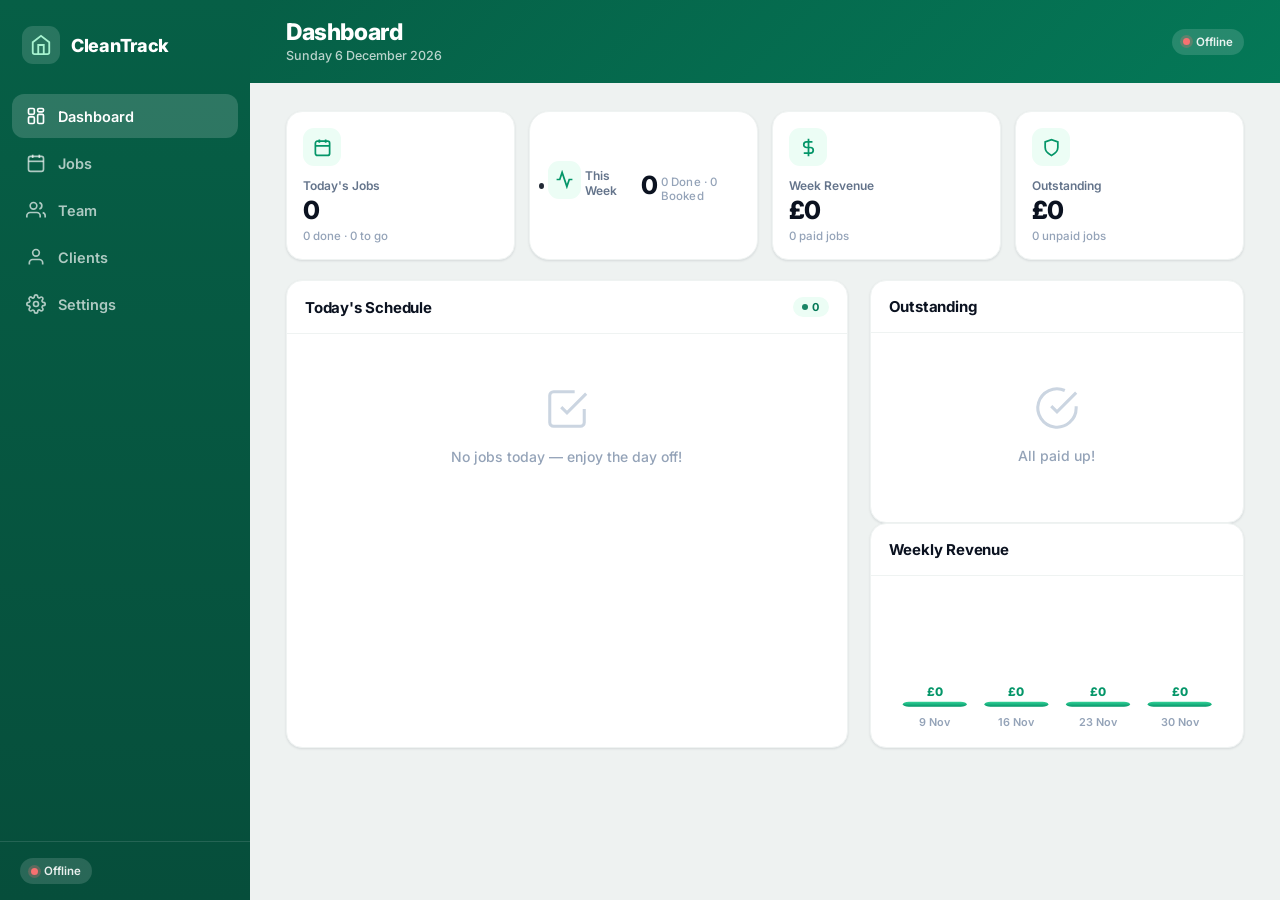
==== commit 819446f9: "Reduce colours: flat green accent, remove tab/card colour strips" ====
--- a/index.html
+++ b/index.html
@@ -57,7 +57,6 @@
 .tabbar a svg{width:22px;height:22px;stroke-width:2}
 .tabbar a.active{color:var(--b600)}
 .tabbar a.active svg{stroke-width:2.4}
-.tabbar a.active::before{content:'';position:absolute;top:-6px;width:26px;height:3px;border-radius:3px;background:var(--b500)}
 
 /* FAB */
 .fab{position:fixed;right:18px;bottom:calc(var(--nav-h) + var(--safe-b) + 14px);z-index:55;width:56px;height:56px;border-radius:50%;border:none;background:linear-gradient(135deg,var(--b500),var(--b700));color:#fff;font-size:28px;font-weight:400;line-height:1;display:flex;align-items:center;justify-content:center;cursor:pointer;box-shadow:0 10px 24px -6px rgba(5,150,105,.55),0 4px 10px rgba(5,150,105,.35);transition:transform .18s,box-shadow .18s}
@@ -67,12 +66,8 @@
 /* ─────────────────────────── STAT CARDS ─────────────────────────── */
 .stats{display:grid;grid-template-columns:1fr 1fr;gap:12px;margin-bottom:20px}
 .stat{background:var(--card);border-radius:var(--r);padding:16px;box-shadow:var(--sh);border:1px solid var(--border2);position:relative;overflow:hidden}
-.stat .si{width:38px;height:38px;border-radius:11px;display:flex;align-items:center;justify-content:center;margin-bottom:12px}
+.stat .si{width:38px;height:38px;border-radius:11px;display:flex;align-items:center;justify-content:center;margin-bottom:12px;background:var(--b50);color:var(--b600)}
 .stat .si svg{width:19px;height:19px;stroke-width:2.2}
-.stat.g .si{background:var(--b50);color:var(--b600)}
-.stat.b .si{background:var(--blue-bg);color:var(--blue)}
-.stat.a .si{background:var(--amber-bg);color:var(--amber)}
-.stat.r .si{background:var(--red-bg);color:var(--red)}
 .stat .sl{font-size:12px;color:var(--t500);font-weight:600;margin-bottom:5px}
 .stat .sv{font-size:25px;font-weight:800;letter-spacing:-.7px;line-height:1}
 .stat .ss{font-size:11.5px;color:var(--t400);margin-top:6px;font-weight:500}
@@ -147,7 +142,7 @@
 .dp .dp-d{font-size:11px;font-weight:700;color:var(--t500);text-transform:uppercase;letter-spacing:.4px}
 .dp .dp-n{font-size:18px;font-weight:800;color:var(--t900);margin-top:2px;line-height:1}
 .dp .dp-c{position:absolute;top:5px;right:7px;width:6px;height:6px;border-radius:50%;background:var(--b500)}
-.dp.sel{background:linear-gradient(135deg,var(--b600),var(--b800));border-color:var(--b700)}
+.dp.sel{background:var(--b600);border-color:var(--b700)}
 .dp.sel .dp-d,.dp.sel .dp-n{color:#fff}
 .dp.sel .dp-c{background:#fff}
 .dp.today:not(.sel){border-color:var(--b400)}
@@ -160,7 +155,7 @@
 .day-body{display:flex;flex-direction:column;gap:11px}
 
 /* job card */
-.jc{background:var(--card);border-radius:var(--r-sm);border:1px solid var(--border2);border-left:4px solid #ccc;box-shadow:var(--sh-sm);padding:13px 14px;cursor:pointer;position:relative;transition:.15s}
+.jc{background:var(--card);border-radius:var(--r-sm);border:1px solid var(--border2);box-shadow:var(--sh-sm);padding:13px 14px;cursor:pointer;position:relative;transition:.15s}
 .jc:active{transform:scale(.99)}
 .jc .jc-top{display:flex;align-items:center;justify-content:space-between;gap:8px;margin-bottom:7px}
 .jc .jc-time{font-size:13px;font-weight:800;color:var(--t900)}
@@ -180,7 +175,7 @@
 .list-head .btn{display:none}
 .staff-grid{display:grid;grid-template-columns:1fr;gap:14px}
 .sc{background:var(--card);border-radius:var(--r);border:1px solid var(--border2);box-shadow:var(--sh);overflow:hidden}
-.sc .sc-bar{height:5px}
+.sc .sc-bar{display:none}
 .sc .sc-body{padding:16px 18px}
 .sc .sc-top{display:flex;align-items:center;gap:13px;margin-bottom:15px}
 .sc .sc-av{width:46px;height:46px;border-radius:14px;display:flex;align-items:center;justify-content:center;font-weight:800;font-size:16px;color:#fff;flex-shrink:0}
@@ -209,7 +204,7 @@
 .cc{background:var(--card);border-radius:var(--r);border:1px solid var(--border2);box-shadow:var(--sh);overflow:hidden}
 .cc .cc-body{padding:16px 18px}
 .cc .cc-top{display:flex;align-items:flex-start;gap:13px}
-.cc .cc-ic{width:44px;height:44px;border-radius:13px;background:linear-gradient(135deg,var(--b400),var(--b600));color:#fff;display:flex;align-items:center;justify-content:center;font-weight:800;font-size:15px;flex-shrink:0}
+.cc .cc-ic{width:44px;height:44px;border-radius:13px;background:var(--b600);color:#fff;display:flex;align-items:center;justify-content:center;font-weight:800;font-size:15px;flex-shrink:0}
 .cc .cc-info{flex:1;min-width:0}
 .cc .cc-nm{font-size:16px;font-weight:800;letter-spacing:-.3px}
 .cc .cc-addr{font-size:13px;color:var(--t500);margin-top:2px;line-height:1.4}
@@ -633,8 +628,8 @@
 }
 
 // ═══════════════════════ BADGES ═══════════════════════
-function badge(s){const m={scheduled:'b-blue','in-progress':'b-amber',completed:'b-green',cancelled:'b-gray'};return `<span class="b ${m[s]||'b-gray'}">${esc(s)}</span>`}
-function payBadge(s){const m={paid:'b-green',invoiced:'b-amber',unpaid:'b-red'};return `<span class="b ${m[s]||'b-gray'}">${esc(s)}</span>`}
+function badge(s){const m={completed:'b-green'};return `<span class="b ${m[s]||'b-gray'}">${esc(s)}</span>`}
+function payBadge(s){const m={paid:'b-green',unpaid:'b-red'};return `<span class="b ${m[s]||'b-gray'}">${esc(s)}</span>`}
 function money(n){return '&pound;'+Number(n||0).toFixed(2)}
 function money0(n){return '&pound;'+Number(n||0).toFixed(0)}
 
@@ -761,7 +756,7 @@
       const cl=clients.find(c=>c.id===j.clientId),st=staff.find(s=>s.id===j.staffId);
       const canDone=j.status!=='completed';
       const canPay=j.paymentStatus!=='paid'&&j.status==='completed';
-      html+=`<div class="jc" style="border-left-color:${st?st.color:'#CBD5E1'}" onclick="openJobModal('${j.id}')">
+      html+=`<div class="jc" onclick="openJobModal('${j.id}')">
         <div class="jc-top"><span class="jc-time">${esc(j.startTime)} · ${j.duration}h</span><span class="jc-amt">${money0(j.amount)}</span></div>
         <div class="jc-client">${esc(cl?cl.name:'?')}</div>
         <div class="jc-row"><span class="jc-who"><span class="chip-dot" style="background:${st?st.color:'#ccc'}"></span>${st?esc(st.name.split(' ')[0]):'Unassigned'}</span>${badge(j.status)}</div>
@@ -796,7 +791,7 @@
         <div class="sc-days">${DAYS.map(d=>`<div class="sd${avail.includes(d)?' on':''}">${d[0]}</div>`).join('')}</div>
         <div class="sc-util">
           <div class="ul"><span class="ut">Week utilisation</span><span class="uv">${util.toFixed(0)}%</span></div>
-          <div class="ubar"><div class="ufill" style="width:${util}%;background:${util>85?'var(--amber)':s.color}"></div></div>
+          <div class="ubar"><div class="ufill" style="width:${util}%;background:var(--b500)"></div></div>
         </div>
         <div class="sc-meta">
           <div class="sm"><b>${wh}h</b><span>This week</span></div>
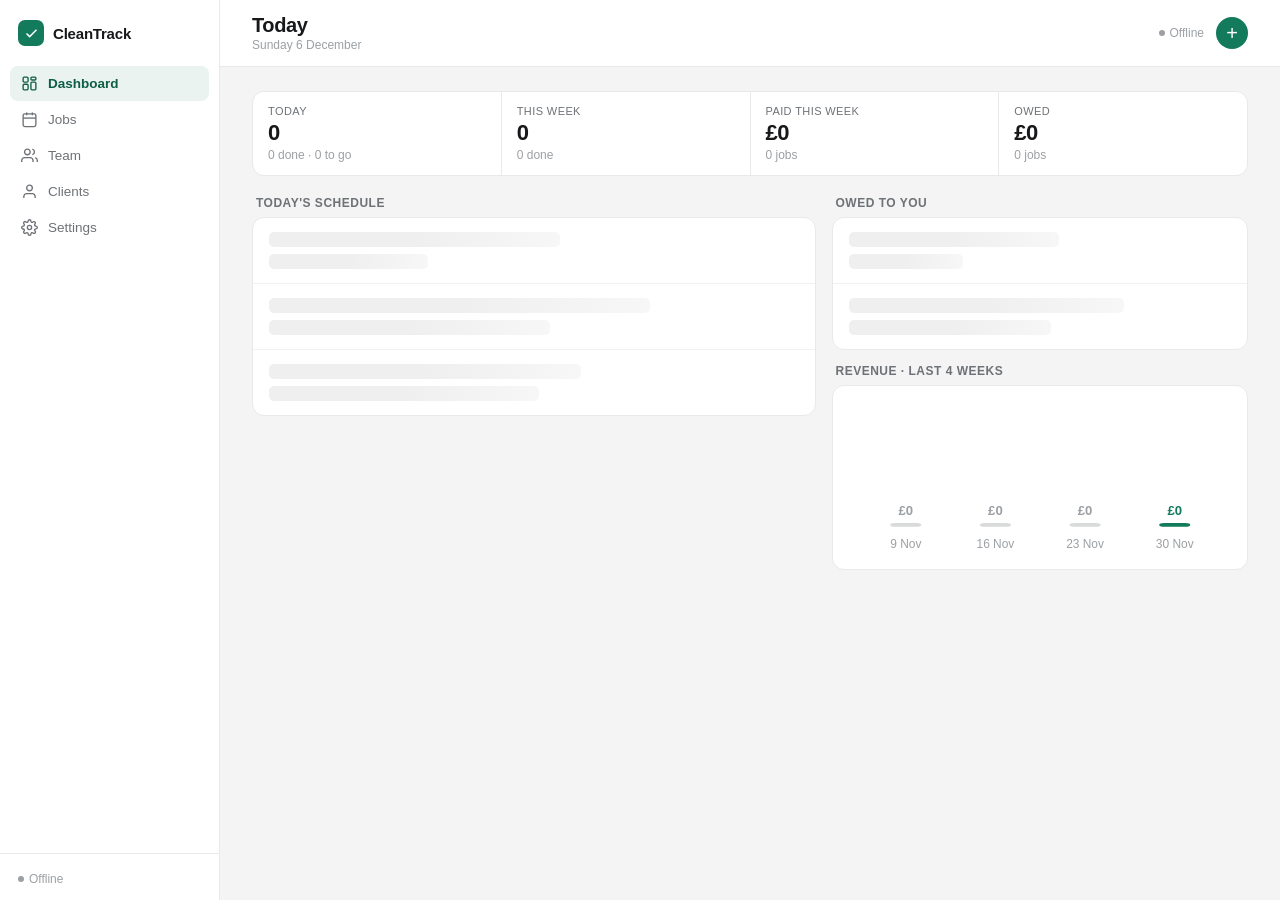
==== commit 59cff6a1: "v3: quiet native redesign, dark mode, PWA (manifest+icons+service worker), perf fixes" ====
--- a/index.html
+++ b/index.html
@@ -3,324 +3,263 @@
 <head>
 <meta charset="UTF-8">
 <meta name="viewport" content="width=device-width, initial-scale=1.0, viewport-fit=cover">
-<meta name="theme-color" content="#065f46">
-<title>CleanTrack — Job Tracker</title>
+<meta name="theme-color" content="#FFFFFF" media="(prefers-color-scheme: light)">
+<meta name="theme-color" content="#1A1C1B" media="(prefers-color-scheme: dark)">
+<meta name="apple-mobile-web-app-capable" content="yes">
+<meta name="mobile-web-app-capable" content="yes">
+<meta name="apple-mobile-web-app-status-bar-style" content="default">
+<meta name="apple-mobile-web-app-title" content="CleanTrack">
+<link rel="manifest" href="manifest.webmanifest">
+<link rel="icon" href="icon.svg" type="image/svg+xml">
+<link rel="apple-touch-icon" href="apple-touch-icon.png">
+<link rel="preconnect" href="https://denvsqnciiynklvsjxgn.supabase.co" crossorigin>
+<title>CleanTrack</title>
 <style>
-@import url('https://fonts.googleapis.com/css2?family=Inter:wght@400;500;600;700;800;900&display=swap');
 *{margin:0;padding:0;box-sizing:border-box;-webkit-tap-highlight-color:transparent}
 :root{
-  /* brand — fresh emerald */
-  --b400:#34D399;--b500:#10B981;--b600:#059669;--b700:#047857;--b800:#065F46;--b900:#064E3B;
-  --b50:#ECFDF5;--b100:#D1FAE5;--b200:#A7F3D0;
-  /* surfaces */
-  --bg:#EEF2F1;--bg2:#F6F9F8;--card:#FFFFFF;--border:#E6EAE9;--border2:#EFF3F2;
-  /* ink */
-  --t900:#0B1220;--t800:#1E293B;--t700:#334155;--t600:#475569;--t500:#64748B;--t400:#94A3B8;--t300:#CBD5E1;
-  /* semantic */
-  --red:#EF4444;--red-bg:#FEF2F2;--red-t:#B91C1C;
-  --amber:#F59E0B;--amber-bg:#FFFBEB;--amber-t:#B45309;
-  --blue:#3B82F6;--blue-bg:#EFF6FF;--blue-t:#1D4ED8;
-  --sh-sm:0 1px 2px rgba(16,24,40,.05);
-  --sh:0 1px 3px rgba(16,24,40,.07),0 1px 2px rgba(16,24,40,.04);
-  --sh-md:0 6px 16px -4px rgba(16,24,40,.10),0 2px 6px -2px rgba(16,24,40,.06);
-  --sh-lg:0 18px 40px -12px rgba(16,24,40,.22);
-  --r:16px;--r-sm:12px;--r-xs:9px;
+  --bg:#F3F4F3;--card:#FFFFFF;--line:#E8E9E8;--line2:#F0F1F0;
+  --ink:#17181A;--ink2:#6E7276;--ink3:#9CA0A4;
+  --acc:#137A5B;--acc-d:#0E5E46;--acc-soft:#EAF3EF;
+  --red:#B42318;
+  --press:#FAFAFA;--off:#D4D6D5;--bar:#D9DBDA;
+  --sk1:#EEEFEE;--sk2:#F6F7F6;
+  --tabbg:rgba(255,255,255,.94);--toastbg:rgba(23,24,26,.92);--toastink:#fff;
+  --r:12px;--r-s:10px;
   --safe-b:env(safe-area-inset-bottom,0px);
-  --nav-h:64px;
+  --nav-h:56px;
+}
+@media(prefers-color-scheme:dark){
+  :root{
+    color-scheme:dark;
+    --bg:#101211;--card:#1A1C1B;--line:#2A2D2C;--line2:#242726;
+    --ink:#ECEDEC;--ink2:#A2A6A4;--ink3:#717673;
+    --acc:#2BB68A;--acc-d:#4CC9A0;--acc-soft:rgba(43,182,138,.16);
+    --red:#F0654F;
+    --press:#202322;--off:#3A3E3C;--bar:#343736;
+    --sk1:#232625;--sk2:#2B2E2D;
+    --tabbg:rgba(22,24,23,.92);--toastbg:rgba(236,237,236,.95);--toastink:#17181A;
+  }
 }
 html{-webkit-text-size-adjust:100%}
-body{font-family:'Inter',-apple-system,BlinkMacSystemFont,'Segoe UI',sans-serif;background:var(--bg);color:var(--t900);min-height:100vh;overflow-x:hidden;-webkit-font-smoothing:antialiased}
-
-/* ─────────────────────────── SHELL ─────────────────────────── */
+body{font-family:-apple-system,BlinkMacSystemFont,"Segoe UI",Roboto,"Helvetica Neue",Arial,sans-serif;background:var(--bg);color:var(--ink);min-height:100vh;overflow-x:hidden;-webkit-font-smoothing:antialiased;font-size:15px}
+.num{font-variant-numeric:tabular-nums}
+.hidden{display:none!important}
+
+/* ── SHELL ── */
 .shell{display:flex;min-height:100vh}
 .sidebar{display:none}
 .main{flex:1;min-width:0;display:flex;flex-direction:column;min-height:100vh}
-
-/* App bar */
-.appbar{position:sticky;top:0;z-index:40;background:linear-gradient(135deg,var(--b800),var(--b700));color:#fff;padding:calc(env(safe-area-inset-top,0px) + 14px) 20px 16px;display:flex;align-items:center;justify-content:space-between;gap:12px}
-.appbar .ab-l{min-width:0}
-.appbar h1{font-size:21px;font-weight:800;letter-spacing:-.4px;line-height:1.1}
-.appbar .ab-sub{font-size:12.5px;color:rgba(255,255,255,.72);margin-top:3px;font-weight:500;white-space:nowrap;overflow:hidden;text-overflow:ellipsis}
-.appbar .ab-r{display:flex;align-items:center;gap:10px;flex-shrink:0}
-.conn{display:inline-flex;align-items:center;gap:6px;background:rgba(255,255,255,.14);padding:6px 11px;border-radius:20px;font-size:11.5px;font-weight:600;color:rgba(255,255,255,.9)}
-.conn .dot{width:7px;height:7px;border-radius:50%;background:#F87171;box-shadow:0 0 0 3px rgba(248,113,113,.25)}
-.conn .dot.on{background:var(--b400);box-shadow:0 0 0 3px rgba(52,211,153,.3)}
-
-.content{flex:1;padding:18px 16px calc(var(--nav-h) + var(--safe-b) + 24px)}
-.page{animation:fade .28s ease}
-@keyframes fade{from{opacity:0;transform:translateY(8px)}to{opacity:1;transform:none}}
-.hidden{display:none!important}
-
-/* ─────────────────────────── BOTTOM NAV ─────────────────────────── */
-.tabbar{position:fixed;left:0;right:0;bottom:0;z-index:60;background:rgba(255,255,255,.92);backdrop-filter:saturate(180%) blur(14px);border-top:1px solid var(--border);display:flex;padding:6px 4px calc(6px + var(--safe-b));box-shadow:0 -4px 20px rgba(16,24,40,.06)}
-.tabbar a{flex:1;display:flex;flex-direction:column;align-items:center;gap:3px;padding:6px 2px;color:var(--t400);text-decoration:none;font-size:10.5px;font-weight:600;cursor:pointer;border-radius:12px;transition:.15s;position:relative}
-.tabbar a svg{width:22px;height:22px;stroke-width:2}
-.tabbar a.active{color:var(--b600)}
-.tabbar a.active svg{stroke-width:2.4}
-
-/* FAB */
-.fab{position:fixed;right:18px;bottom:calc(var(--nav-h) + var(--safe-b) + 14px);z-index:55;width:56px;height:56px;border-radius:50%;border:none;background:linear-gradient(135deg,var(--b500),var(--b700));color:#fff;font-size:28px;font-weight:400;line-height:1;display:flex;align-items:center;justify-content:center;cursor:pointer;box-shadow:0 10px 24px -6px rgba(5,150,105,.55),0 4px 10px rgba(5,150,105,.35);transition:transform .18s,box-shadow .18s}
-.fab:active{transform:scale(.92)}
-.fab.hidden{display:none}
-
-/* ─────────────────────────── STAT CARDS ─────────────────────────── */
-.stats{display:grid;grid-template-columns:1fr 1fr;gap:12px;margin-bottom:20px}
-.stat{background:var(--card);border-radius:var(--r);padding:16px;box-shadow:var(--sh);border:1px solid var(--border2);position:relative;overflow:hidden}
-.stat .si{width:38px;height:38px;border-radius:11px;display:flex;align-items:center;justify-content:center;margin-bottom:12px;background:var(--b50);color:var(--b600)}
-.stat .si svg{width:19px;height:19px;stroke-width:2.2}
-.stat .sl{font-size:12px;color:var(--t500);font-weight:600;margin-bottom:5px}
-.stat .sv{font-size:25px;font-weight:800;letter-spacing:-.7px;line-height:1}
-.stat .ss{font-size:11.5px;color:var(--t400);margin-top:6px;font-weight:500}
-
-/* ─────────────────────────── CARDS ─────────────────────────── */
-.card{background:var(--card);border-radius:var(--r);box-shadow:var(--sh);border:1px solid var(--border2);overflow:hidden;margin-bottom:16px}
-.card-h{padding:16px 18px;display:flex;align-items:center;justify-content:space-between;gap:10px;border-bottom:1px solid var(--border2)}
-.card-h h2{font-size:15px;font-weight:700;letter-spacing:-.2px}
-.card-b{padding:8px 18px 14px}
-.grid2{display:grid;grid-template-columns:1fr;gap:16px}
-
-/* ─────────────────────────── BADGES ─────────────────────────── */
-.b{display:inline-flex;align-items:center;gap:4px;padding:3px 9px;border-radius:20px;font-size:11px;font-weight:700;letter-spacing:.1px;text-transform:capitalize}
-.b::before{content:'';width:6px;height:6px;border-radius:50%;background:currentColor;opacity:.9}
-.b-green{background:var(--b50);color:var(--b700)}
-.b-blue{background:var(--blue-bg);color:var(--blue-t)}
-.b-amber{background:var(--amber-bg);color:var(--amber-t)}
-.b-red{background:var(--red-bg);color:var(--red-t)}
-.b-gray{background:#F1F5F9;color:#475569}
-
-/* ─────────────────────────── BUTTONS ─────────────────────────── */
-.btn{padding:11px 18px;border-radius:var(--r-sm);border:none;cursor:pointer;font-size:14px;font-weight:700;transition:.15s;display:inline-flex;align-items:center;justify-content:center;gap:7px;font-family:inherit}
-.btn:active{transform:scale(.97)}
-.btn-p{background:linear-gradient(135deg,var(--b500),var(--b700));color:#fff;box-shadow:0 4px 12px -2px rgba(5,150,105,.4)}
-.btn-o{background:var(--card);border:1.5px solid var(--border);color:var(--t700)}
-.btn-o:active{background:var(--bg2)}
-.btn-d{background:var(--red);color:#fff}
-.btn-sm{padding:8px 13px;font-size:13px}
+.appbar{position:sticky;top:0;z-index:40;background:var(--card);border-bottom:1px solid var(--line);padding:calc(env(safe-area-inset-top,0px) + 10px) 16px 10px;display:flex;align-items:center;justify-content:space-between;gap:12px}
+.appbar h1{font-size:20px;font-weight:700;letter-spacing:-.4px;line-height:1.15}
+.appbar .ab-sub{font-size:12px;color:var(--ink3);margin-top:1px;font-weight:400}
+.appbar .ab-r{display:flex;align-items:center;gap:12px;flex-shrink:0}
+.conn{display:inline-flex;align-items:center;gap:5px;font-size:12px;font-weight:500;color:var(--ink3)}
+.conn .dot{width:6px;height:6px;border-radius:50%;background:var(--ink3)}
+.conn .dot.on{background:var(--acc)}
+.ab-add{width:32px;height:32px;border-radius:50%;border:none;background:var(--acc);color:#fff;font-size:20px;font-weight:400;line-height:1;display:flex;align-items:center;justify-content:center;cursor:pointer}
+.ab-add:active{background:var(--acc-d)}
+
+.content{flex:1;padding:14px 14px calc(var(--nav-h) + var(--safe-b) + 20px);width:100%}
+.page{animation:fade .14s ease}
+@keyframes fade{from{opacity:.35}to{opacity:1}}
+
+/* ── BOTTOM NAV ── */
+.tabbar{position:fixed;left:0;right:0;bottom:0;z-index:60;background:var(--tabbg);backdrop-filter:saturate(180%) blur(16px);border-top:1px solid var(--line);display:flex;padding:5px 2px calc(4px + var(--safe-b))}
+.tabbar a{flex:1;display:flex;flex-direction:column;align-items:center;gap:2px;padding:4px 2px;color:var(--ink3);text-decoration:none;font-size:10px;font-weight:500;cursor:pointer}
+.tabbar a svg{width:23px;height:23px;stroke-width:1.7}
+.tabbar a.active{color:var(--acc)}
+.tabbar a.active svg{stroke-width:2.1}
+
+/* ── CARDS / SECTIONS ── */
+.card{background:var(--card);border-radius:var(--r);border:1px solid var(--line);margin-bottom:14px;overflow:hidden}
+.sec{font-size:12px;font-weight:600;color:var(--ink2);text-transform:uppercase;letter-spacing:.5px;margin:4px 4px 7px}
+.card-pad{padding:14px 16px}
+
+/* ── STATS ── */
+.stats{display:grid;grid-template-columns:1fr 1fr;background:var(--line);gap:1px;border:1px solid var(--line);border-radius:var(--r);overflow:hidden;margin-bottom:16px}
+.stat{background:var(--card);padding:13px 15px}
+.stat .sl{font-size:11px;color:var(--ink2);font-weight:500;text-transform:uppercase;letter-spacing:.4px}
+.stat .sv{font-size:22px;font-weight:700;letter-spacing:-.5px;margin-top:3px;font-variant-numeric:tabular-nums}
+.stat .sv.neg{color:var(--red)}
+.stat .ss{font-size:12px;color:var(--ink3);margin-top:2px}
+
+/* ── LIST ROWS ── */
+.row{display:flex;align-items:center;gap:12px;padding:12px 16px;border-bottom:1px solid var(--line2);cursor:pointer;background:var(--card)}
+.row:last-child{border-bottom:none}
+.row:active{background:var(--press)}
+.row .r-time{font-size:14px;font-weight:600;min-width:44px;font-variant-numeric:tabular-nums}
+.row .r-time small{display:block;font-size:11px;color:var(--ink3);font-weight:400}
+.row .r-mid{flex:1;min-width:0}
+.row .r-name{font-size:15px;font-weight:600;white-space:nowrap;overflow:hidden;text-overflow:ellipsis}
+.row .r-sub{font-size:12.5px;color:var(--ink2);margin-top:1px;white-space:nowrap;overflow:hidden;text-overflow:ellipsis}
+.row .r-end{text-align:right;flex-shrink:0}
+.row .r-amt{font-size:15px;font-weight:600;font-variant-numeric:tabular-nums}
+.row .r-tag{font-size:12px;margin-top:1px}
+.who{display:inline-flex;align-items:center;gap:5px}
+.who .d{width:7px;height:7px;border-radius:50%;flex-shrink:0}
+.tag{font-size:12px;font-weight:500;color:var(--ink3)}
+.tag.ok{color:var(--acc)}
+.tag.due{color:var(--red)}
+.linkbtn{background:none;border:none;color:var(--acc);font-size:12.5px;font-weight:600;cursor:pointer;padding:2px 0;font-family:inherit}
+.linkbtn:active{opacity:.6}
+
+/* ── BUTTONS ── */
+.btn{padding:10px 16px;border-radius:var(--r-s);border:none;cursor:pointer;font-size:14px;font-weight:600;font-family:inherit;display:inline-flex;align-items:center;justify-content:center;gap:6px}
+.btn:active{opacity:.75}
+.btn-p{background:var(--acc);color:#fff}
+.btn-o{background:var(--card);border:1px solid var(--line);color:var(--ink)}
+.btn-t{background:none;color:var(--ink2)}
+.btn-r{background:none;color:var(--red)}
 .btn-full{width:100%}
-.icon-btn{width:38px;height:38px;border-radius:11px;border:1.5px solid var(--border);background:var(--card);display:flex;align-items:center;justify-content:center;cursor:pointer;color:var(--t600);transition:.15s;flex-shrink:0}
-.icon-btn:active{background:var(--bg2)}
-.icon-btn svg{width:18px;height:18px;stroke-width:2.4}
-
-/* ─────────────────────────── DASHBOARD LISTS ─────────────────────────── */
-.dl{display:flex;align-items:center;gap:13px;padding:13px 0;border-bottom:1px solid var(--border2);cursor:pointer}
-.dl:last-child{border-bottom:none}
-.dl .dl-time{font-size:13px;font-weight:800;min-width:46px;color:var(--b700);background:var(--b50);border-radius:9px;padding:8px 6px;text-align:center;line-height:1}
-.dl .dl-mid{flex:1;min-width:0}
-.dl .dl-name{font-size:14.5px;font-weight:700;white-space:nowrap;overflow:hidden;text-overflow:ellipsis}
-.dl .dl-sub{font-size:12px;color:var(--t500);margin-top:3px;display:flex;align-items:center;gap:6px;flex-wrap:wrap}
-.dl .dl-end{text-align:right;flex-shrink:0}
-.dl .dl-amt{font-size:15px;font-weight:800;letter-spacing:-.3px}
-.dl .dl-who{display:inline-flex;align-items:center;gap:5px;font-size:11.5px;color:var(--t500);margin-top:3px;font-weight:600}
-.chip-dot{width:9px;height:9px;border-radius:50%;flex-shrink:0}
-
-/* payments */
-.pay{display:flex;align-items:center;justify-content:space-between;gap:10px;padding:12px 0;border-bottom:1px solid var(--border2)}
-.pay:last-child{border-bottom:none}
-.pay .pinfo{font-size:13px;min-width:0}
-.pay .pinfo b{font-weight:700;font-size:14px;display:block;white-space:nowrap;overflow:hidden;text-overflow:ellipsis}
-.pay .pinfo span{color:var(--t500);font-size:12px}
-.pay .pright{display:flex;align-items:center;gap:9px;flex-shrink:0}
-.pay .pamt{font-size:15px;font-weight:800;color:var(--red-t)}
-.mini{width:32px;height:32px;border-radius:9px;border:none;background:var(--b500);color:#fff;font-weight:800;font-size:14px;cursor:pointer;display:flex;align-items:center;justify-content:center;box-shadow:0 2px 6px rgba(5,150,105,.3)}
-.mini:active{transform:scale(.9)}
-
-/* chart */
-.chart svg{width:100%;display:block;overflow:visible}
-
-/* ─────────────────────────── JOBS ─────────────────────────── */
-.week-head{display:flex;align-items:center;gap:10px;margin-bottom:14px}
-.week-head .wk-label{flex:1;text-align:center;font-size:15px;font-weight:800;letter-spacing:-.3px}
-.week-head .today-btn{padding:9px 14px;font-size:12.5px;font-weight:700;border-radius:20px;border:1.5px solid var(--b200);background:var(--b50);color:var(--b700);cursor:pointer}
-.jobs-tools{display:flex;gap:10px;margin-bottom:14px}
-.jobs-tools select{flex:1;padding:11px 13px;border:1.5px solid var(--border);border-radius:var(--r-sm);font-size:14px;background:var(--card);font-family:inherit;font-weight:600;color:var(--t700);cursor:pointer}
-.jobs-tools .add-week{display:none}
-
-/* day pills (phone) */
-.daypills{display:flex;gap:8px;overflow-x:auto;padding:2px 0 10px;margin-bottom:6px;-webkit-overflow-scrolling:touch;scrollbar-width:none}
-.daypills::-webkit-scrollbar{display:none}
-.dp{flex:0 0 auto;min-width:52px;padding:9px 6px;border-radius:14px;border:1.5px solid var(--border);background:var(--card);text-align:center;cursor:pointer;transition:.15s;position:relative}
-.dp .dp-d{font-size:11px;font-weight:700;color:var(--t500);text-transform:uppercase;letter-spacing:.4px}
-.dp .dp-n{font-size:18px;font-weight:800;color:var(--t900);margin-top:2px;line-height:1}
-.dp .dp-c{position:absolute;top:5px;right:7px;width:6px;height:6px;border-radius:50%;background:var(--b500)}
-.dp.sel{background:var(--b600);border-color:var(--b700)}
-.dp.sel .dp-d,.dp.sel .dp-n{color:#fff}
-.dp.sel .dp-c{background:#fff}
-.dp.today:not(.sel){border-color:var(--b400)}
-
-/* week grid */
+.icon-btn{width:32px;height:32px;border-radius:8px;border:1px solid var(--line);background:var(--card);display:flex;align-items:center;justify-content:center;cursor:pointer;color:var(--ink2);flex-shrink:0}
+.icon-btn:active{background:var(--bg)}
+.icon-btn svg{width:16px;height:16px;stroke-width:2.2}
+
+/* ── JOBS ── */
+.week-head{display:flex;align-items:center;gap:8px;margin-bottom:10px}
+.week-head .wk-label{flex:1;text-align:center;font-size:15px;font-weight:600;font-variant-numeric:tabular-nums}
+.week-head .today-btn{background:none;border:none;color:var(--acc);font-size:13px;font-weight:600;cursor:pointer;padding:6px 8px;font-family:inherit}
+.jobs-tools{display:flex;gap:8px;margin-bottom:12px}
+.jobs-tools select{flex:1;padding:9px 12px;border:1px solid var(--line);border-radius:var(--r-s);font-size:14px;background:var(--card);font-family:inherit;color:var(--ink)}
+.daystrip{display:flex;justify-content:space-between;gap:2px;margin-bottom:12px;padding:0 2px}
+.ds{flex:1;display:flex;flex-direction:column;align-items:center;gap:3px;cursor:pointer;padding:4px 0}
+.ds .ds-d{font-size:10.5px;font-weight:500;color:var(--ink3);text-transform:uppercase;letter-spacing:.3px}
+.ds .ds-n{width:34px;height:34px;border-radius:50%;display:flex;align-items:center;justify-content:center;font-size:15px;font-weight:600;font-variant-numeric:tabular-nums}
+.ds.sel .ds-n{background:var(--acc);color:#fff}
+.ds.today:not(.sel) .ds-n{color:var(--acc);font-weight:700}
+.ds .ds-dot{width:4px;height:4px;border-radius:50%;background:var(--ink3);opacity:0}
+.ds.has .ds-dot{opacity:1}
+.ds.sel .ds-dot{background:var(--acc)}
+.day-sum{font-size:12.5px;color:var(--ink2);margin:-2px 2px 10px;font-variant-numeric:tabular-nums}
 .weekgrid{display:block}
-.day-col{margin-bottom:4px}
+.day-col{margin-bottom:6px}
 .day-col.hide{display:none}
 .day-col .dc-head{display:none}
-.day-body{display:flex;flex-direction:column;gap:11px}
-
-/* job card */
-.jc{background:var(--card);border-radius:var(--r-sm);border:1px solid var(--border2);box-shadow:var(--sh-sm);padding:13px 14px;cursor:pointer;position:relative;transition:.15s}
-.jc:active{transform:scale(.99)}
-.jc .jc-top{display:flex;align-items:center;justify-content:space-between;gap:8px;margin-bottom:7px}
-.jc .jc-time{font-size:13px;font-weight:800;color:var(--t900)}
-.jc .jc-amt{font-size:15px;font-weight:800;letter-spacing:-.3px}
-.jc .jc-client{font-size:15px;font-weight:700;margin-bottom:6px}
-.jc .jc-row{display:flex;align-items:center;justify-content:space-between;gap:8px}
-.jc .jc-who{display:inline-flex;align-items:center;gap:6px;font-size:12.5px;color:var(--t500);font-weight:600}
-.jc .jc-qa{display:flex;gap:7px;margin-top:11px;padding-top:11px;border-top:1px dashed var(--border)}
-.jc .qa-btn{flex:1;padding:8px;border-radius:9px;border:1.5px solid var(--border);background:var(--bg2);font-size:12.5px;font-weight:700;color:var(--t600);cursor:pointer;display:flex;align-items:center;justify-content:center;gap:5px}
-.jc .qa-btn.done{border-color:var(--b200);background:var(--b50);color:var(--b700)}
-.jc .qa-btn svg{width:14px;height:14px;stroke-width:2.6}
-.day-empty{text-align:center;padding:30px 16px;color:var(--t400);font-size:13.5px;font-weight:500}
-
-/* ─────────────────────────── STAFF ─────────────────────────── */
-.list-head{display:flex;align-items:center;justify-content:space-between;gap:12px;margin-bottom:16px}
-.list-head .lh-sub{font-size:13.5px;color:var(--t500);font-weight:500}
-.list-head .btn{display:none}
-.staff-grid{display:grid;grid-template-columns:1fr;gap:14px}
-.sc{background:var(--card);border-radius:var(--r);border:1px solid var(--border2);box-shadow:var(--sh);overflow:hidden}
-.sc .sc-bar{display:none}
-.sc .sc-body{padding:16px 18px}
-.sc .sc-top{display:flex;align-items:center;gap:13px;margin-bottom:15px}
-.sc .sc-av{width:46px;height:46px;border-radius:14px;display:flex;align-items:center;justify-content:center;font-weight:800;font-size:16px;color:#fff;flex-shrink:0}
-.sc .sc-nm{font-size:16px;font-weight:800;letter-spacing:-.3px}
-.sc .sc-ph{font-size:13px;color:var(--t500);font-weight:500;margin-top:2px}
-.sc .sc-days{display:flex;gap:5px;margin-bottom:15px}
-.sc .sd{flex:1;height:30px;border-radius:8px;font-size:11px;font-weight:800;display:flex;align-items:center;justify-content:center;background:var(--bg2);color:var(--t300)}
-.sc .sd.on{background:var(--b100);color:var(--b700)}
-.sc .sc-util{margin-bottom:15px}
-.sc .ul{display:flex;justify-content:space-between;font-size:12px;margin-bottom:6px}
-.sc .ul .ut{color:var(--t500);font-weight:600}
-.sc .ul .uv{font-weight:800;color:var(--t800)}
-.sc .ubar{height:7px;background:var(--bg2);border-radius:4px;overflow:hidden}
-.sc .ufill{height:100%;border-radius:4px;transition:width .6s cubic-bezier(.4,0,.2,1)}
-.sc .sc-meta{display:flex;gap:14px;margin-bottom:15px;padding:13px 0;border-top:1px solid var(--border2);border-bottom:1px solid var(--border2)}
-.sc .sm{flex:1;text-align:center}
-.sc .sm b{font-size:16px;font-weight:800;display:block;letter-spacing:-.3px}
-.sc .sm span{font-size:11px;color:var(--t500);font-weight:600}
-
-/* ─────────────────────────── CLIENTS ─────────────────────────── */
-.search{position:relative;margin-bottom:16px}
-.search input{width:100%;padding:12px 14px 12px 42px;border:1.5px solid var(--border);border-radius:var(--r-sm);font-size:15px;background:var(--card);font-family:inherit}
-.search input:focus{outline:none;border-color:var(--b500);box-shadow:0 0 0 4px rgba(16,185,129,.12)}
-.search svg{position:absolute;left:14px;top:50%;transform:translateY(-50%);width:18px;height:18px;color:var(--t400);stroke-width:2.2}
-.clients-grid{display:grid;grid-template-columns:1fr;gap:14px}
-.cc{background:var(--card);border-radius:var(--r);border:1px solid var(--border2);box-shadow:var(--sh);overflow:hidden}
-.cc .cc-body{padding:16px 18px}
-.cc .cc-top{display:flex;align-items:flex-start;gap:13px}
-.cc .cc-ic{width:44px;height:44px;border-radius:13px;background:var(--b600);color:#fff;display:flex;align-items:center;justify-content:center;font-weight:800;font-size:15px;flex-shrink:0}
-.cc .cc-info{flex:1;min-width:0}
-.cc .cc-nm{font-size:16px;font-weight:800;letter-spacing:-.3px}
-.cc .cc-addr{font-size:13px;color:var(--t500);margin-top:2px;line-height:1.4}
-.cc .cc-tags{display:flex;gap:6px;flex-wrap:wrap;margin-top:11px}
-.cc .ct{font-size:11.5px;color:var(--t600);background:var(--bg2);border:1px solid var(--border2);padding:4px 9px;border-radius:7px;font-weight:600}
-.cc .ct.acc{background:var(--amber-bg);border-color:#FDE68A;color:var(--amber-t)}
-.cc .cc-pref{font-size:12.5px;color:var(--t500);font-style:italic;margin-top:10px;line-height:1.45;padding-left:11px;border-left:3px solid var(--border)}
-.cc .cc-foot{display:flex;gap:8px;margin-top:14px}
-
-/* ─────────────────────────── SETTINGS ─────────────────────────── */
-.set-row{margin-bottom:18px}
-.set-row label{font-size:13px;font-weight:700;display:block;margin-bottom:7px}
-.set-row input{width:100%;padding:12px 14px;border:1.5px solid var(--border);border-radius:var(--r-sm);font-size:14px;font-family:inherit;background:var(--card)}
-.set-row input:focus{outline:none;border-color:var(--b500);box-shadow:0 0 0 4px rgba(16,185,129,.12)}
-.set-row .hint{font-size:12px;color:var(--t400);margin-top:7px;line-height:1.5}
-.set-actions{display:flex;gap:10px;flex-wrap:wrap}
-.set-actions .btn{flex:1;min-width:140px}
-
-/* ─────────────────────────── MODAL ─────────────────────────── */
-.modal-bg{display:none;position:fixed;inset:0;background:rgba(6,20,15,.5);backdrop-filter:blur(6px);z-index:200;align-items:flex-end;justify-content:center}
-.modal-bg.show{display:flex;animation:fade .2s}
-.modal{background:var(--card);border-radius:24px 24px 0 0;width:100%;max-width:560px;max-height:92vh;overflow-y:auto;box-shadow:var(--sh-lg);animation:sheetUp .28s cubic-bezier(.32,.72,0,1);padding-bottom:calc(16px + var(--safe-b))}
-@keyframes sheetUp{from{transform:translateY(100%)}to{transform:none}}
-.modal .grab{width:40px;height:5px;border-radius:3px;background:var(--t300);margin:10px auto 0}
-.modal .m-head{padding:14px 22px 4px;display:flex;align-items:center;justify-content:space-between}
-.modal .m-head h2{font-size:19px;font-weight:800;letter-spacing:-.4px}
-.modal .m-head .close{width:34px;height:34px;border-radius:11px;border:none;background:var(--bg2);cursor:pointer;font-size:20px;display:flex;align-items:center;justify-content:center;color:var(--t500)}
-.modal .m-body{padding:16px 22px 8px}
-.fg{margin-bottom:15px}
-.fg label{display:block;font-size:11.5px;font-weight:700;color:var(--t500);margin-bottom:6px;text-transform:uppercase;letter-spacing:.4px}
-.fg input,.fg select,.fg textarea{width:100%;padding:12px 14px;border:1.5px solid var(--border);border-radius:var(--r-sm);font-size:16px;font-family:inherit;background:var(--card);transition:.15s}
-.fg input:focus,.fg select:focus,.fg textarea:focus{outline:none;border-color:var(--b500);box-shadow:0 0 0 4px rgba(16,185,129,.12)}
-.fg textarea{height:74px;resize:vertical}
-.fr{display:flex;gap:12px}
+.day-empty{text-align:center;padding:28px 16px;color:var(--ink3);font-size:13.5px;background:var(--card);border:1px solid var(--line);border-radius:var(--r)}
+.daylist{background:var(--card);border:1px solid var(--line);border-radius:var(--r);overflow:hidden}
+
+/* ── STAFF ── */
+.staff-grid{display:grid;grid-template-columns:1fr;gap:10px}
+.sc{background:var(--card);border:1px solid var(--line);border-radius:var(--r);padding:14px 16px;cursor:pointer}
+.sc:active{background:var(--press)}
+.sc .sc-top{display:flex;align-items:center;gap:12px}
+.sc .sc-av{width:40px;height:40px;border-radius:50%;display:flex;align-items:center;justify-content:center;font-weight:700;font-size:14px;color:#fff;flex-shrink:0}
+.sc .sc-nm{font-size:15px;font-weight:600}
+.sc .sc-ph{font-size:12.5px;color:var(--ink2);margin-top:1px}
+.sc .sc-rate{margin-left:auto;font-size:14px;font-weight:600;font-variant-numeric:tabular-nums;color:var(--ink2)}
+.sc .sc-days{display:flex;gap:10px;margin:11px 0 10px;font-size:11.5px;font-weight:600;letter-spacing:.3px}
+.sc .sc-days span{color:var(--off)}
+.sc .sc-days span.on{color:var(--acc)}
+.sc .ubar{height:3px;background:var(--line2);border-radius:2px;overflow:hidden;margin-bottom:8px}
+.sc .ufill{height:100%;background:var(--acc);border-radius:2px}
+.sc .sc-meta{font-size:12.5px;color:var(--ink2);font-variant-numeric:tabular-nums}
+
+/* ── CLIENTS ── */
+.search{position:relative;margin-bottom:12px}
+.search input{width:100%;padding:9px 12px 9px 34px;border:1px solid var(--line);border-radius:var(--r-s);font-size:15px;background:var(--card);font-family:inherit;color:var(--ink)}
+.search input:focus{outline:none;border-color:var(--acc)}
+.search svg{position:absolute;left:11px;top:50%;transform:translateY(-50%);width:15px;height:15px;color:var(--ink3);stroke-width:2}
+.crow{display:flex;align-items:flex-start;gap:12px;padding:13px 16px;border-bottom:1px solid var(--line2);cursor:pointer;background:var(--card)}
+.crow:last-child{border-bottom:none}
+.crow:active{background:var(--press)}
+.crow .c-av{width:38px;height:38px;border-radius:50%;background:var(--bg);border:1px solid var(--line);color:var(--ink2);display:flex;align-items:center;justify-content:center;font-weight:600;font-size:13px;flex-shrink:0}
+.crow .c-mid{flex:1;min-width:0}
+.crow .c-nm{font-size:15px;font-weight:600}
+.crow .c-ad{font-size:12.5px;color:var(--ink2);margin-top:1px}
+.crow .c-acc{font-size:12px;color:var(--ink3);margin-top:3px;white-space:nowrap;overflow:hidden;text-overflow:ellipsis}
+.crow .c-end{font-size:12px;color:var(--ink3);flex-shrink:0;text-align:right;line-height:1.5}
+.chev{color:var(--off);font-size:17px;font-weight:400;flex-shrink:0;align-self:center}
+
+/* ── SETTINGS ── */
+.set-p{font-size:13.5px;color:var(--ink2);line-height:1.55;margin-bottom:12px}
+.set-actions{display:flex;gap:8px}
+
+/* ── CHART ── */
+.chart svg{width:100%;display:block}
+.cbar{fill:var(--bar)}
+.cbar.cur{fill:var(--acc)}
+.clab{fill:var(--ink3);font-weight:600}
+.clab.cur{fill:var(--acc)}
+.cxl{fill:var(--ink3)}
+
+/* ── MODAL ── */
+.modal-bg{display:none;position:fixed;inset:0;background:rgba(0,0,0,.4);z-index:200;align-items:flex-end;justify-content:center}
+.modal-bg.show{display:flex;animation:fade .15s}
+.modal{background:var(--card);border-radius:14px 14px 0 0;width:100%;max-width:540px;max-height:92vh;overflow-y:auto;animation:up .24s cubic-bezier(.32,.72,0,1);padding-bottom:calc(12px + var(--safe-b))}
+@keyframes up{from{transform:translateY(100%)}to{transform:none}}
+.m-head{padding:16px 18px 4px;display:flex;align-items:center;justify-content:space-between}
+.m-head h2{font-size:17px;font-weight:700}
+.m-head .close{width:30px;height:30px;border-radius:50%;border:none;background:var(--bg);cursor:pointer;font-size:17px;display:flex;align-items:center;justify-content:center;color:var(--ink2)}
+.m-body{padding:12px 18px 6px}
+.fg{margin-bottom:12px}
+.fg label{display:block;font-size:12px;font-weight:600;color:var(--ink2);margin-bottom:5px}
+.fg input,.fg select,.fg textarea{width:100%;padding:10px 12px;border:1px solid var(--line);border-radius:var(--r-s);font-size:16px;font-family:inherit;background:var(--card);color:var(--ink)}
+.fg input:focus,.fg select:focus,.fg textarea:focus{outline:none;border-color:var(--acc)}
+.fg textarea{height:66px;resize:vertical}
+.fr{display:flex;gap:10px}
 .fr .fg{flex:1;min-width:0}
-.m-foot{padding:8px 22px 4px;display:flex;gap:10px}
-.m-foot .btn{flex:1}
-.days-pick{display:flex;gap:6px;flex-wrap:wrap;margin-top:2px}
-.days-pick label{display:flex;align-items:center;justify-content:center;cursor:pointer;padding:9px 0;border-radius:10px;background:var(--bg2);border:1.5px solid var(--border);font-size:13px;font-weight:700;color:var(--t500);flex:1;min-width:42px;text-transform:none;letter-spacing:0;margin:0;transition:.15s}
-.days-pick label.on{background:var(--b50);border-color:var(--b400);color:var(--b700)}
+.m-foot{padding:6px 18px 4px;display:flex;gap:8px;align-items:center}
+.m-foot .sp{flex:1}
+.days-pick{display:flex;gap:5px}
+.days-pick label{flex:1;display:flex;align-items:center;justify-content:center;cursor:pointer;padding:8px 0;border-radius:8px;background:var(--bg);border:1px solid var(--line);font-size:12.5px;font-weight:600;color:var(--ink3);margin:0}
+.days-pick label.on{background:var(--acc-soft);border-color:var(--acc);color:var(--acc-d)}
 .days-pick input{display:none}
 
-/* ─────────────────────────── TOAST / EMPTY ─────────────────────────── */
-.toast{position:fixed;bottom:calc(var(--nav-h) + var(--safe-b) + 20px);left:50%;transform:translateX(-50%) translateY(20px);background:var(--t900);color:#fff;padding:13px 22px;border-radius:14px;font-size:13.5px;font-weight:600;z-index:300;opacity:0;transition:.3s;box-shadow:var(--sh-lg);pointer-events:none;max-width:90vw;text-align:center}
+/* ── TOAST / EMPTY / SKELETON ── */
+.toast{position:fixed;bottom:calc(var(--nav-h) + var(--safe-b) + 16px);left:50%;transform:translateX(-50%) translateY(16px);background:var(--toastbg);color:var(--toastink);padding:10px 18px;border-radius:10px;font-size:13px;font-weight:500;z-index:300;opacity:0;transition:.25s;pointer-events:none;max-width:88vw;text-align:center}
 .toast.show{opacity:1;transform:translateX(-50%) translateY(0)}
-.empty{text-align:center;padding:44px 20px;color:var(--t400)}
-.empty svg{width:46px;height:46px;color:var(--t300);margin-bottom:12px;stroke-width:1.6}
-.empty p{font-size:14px;font-weight:500}
-
-/* ══════════════════════════ TABLET ≥700px ══════════════════════════ */
+.empty{text-align:center;padding:32px 16px;color:var(--ink3);font-size:13.5px}
+.skel{height:15px;border-radius:5px;background:linear-gradient(90deg,var(--sk1) 25%,var(--sk2) 50%,var(--sk1) 75%);background-size:200% 100%;animation:sh 1.1s infinite linear}
+@keyframes sh{from{background-position:200% 0}to{background-position:-200% 0}}
+.skelrow{padding:14px 16px;border-bottom:1px solid var(--line2)}
+.skelrow:last-child{border-bottom:none}
+
+/* ══ TABLET ≥700 ══ */
 @media(min-width:700px){
-  .content{padding:24px 28px calc(var(--nav-h) + var(--safe-b) + 28px);max-width:920px;margin:0 auto;width:100%}
-  .appbar{padding:calc(env(safe-area-inset-top,0px) + 16px) 28px 18px}
-  .appbar h1{font-size:23px}
-  .stats{grid-template-columns:repeat(4,1fr);gap:14px}
-  .grid2{grid-template-columns:1.15fr .85fr;gap:18px}
-  .grid2 .card{margin-bottom:0}
-  .grid2 .col-stack .card:last-child{margin-bottom:0}
-  /* jobs → 3-day columns */
-  .daypills{display:none}
-  .weekgrid{display:grid;grid-template-columns:repeat(3,1fr);gap:12px}
+  .content{padding:20px 24px calc(var(--nav-h) + var(--safe-b) + 24px);max-width:900px;margin:0 auto}
+  .appbar{padding:calc(env(safe-area-inset-top,0px) + 12px) 24px 12px}
+  .stats{grid-template-columns:repeat(4,1fr)}
+  .grid2{display:grid;grid-template-columns:1.15fr .85fr;gap:16px}
+  .daystrip{display:none}
+  .day-sum{display:none}
+  .weekgrid{display:grid;grid-template-columns:repeat(3,1fr);gap:10px}
   .day-col{margin-bottom:0}
   .day-col.hide{display:block!important}
-  .day-col .dc-head{display:block;text-align:center;padding:10px 6px;background:var(--card);border:1px solid var(--border2);border-bottom:none;border-radius:12px 12px 0 0;font-size:11px;font-weight:800;text-transform:uppercase;letter-spacing:.5px;color:var(--t500)}
-  .day-col .dc-head .dc-n{display:block;font-size:19px;color:var(--t900);margin-top:2px;letter-spacing:-.5px}
-  .day-col .dc-head.today{background:linear-gradient(135deg,var(--b600),var(--b800));color:rgba(255,255,255,.85);border-color:var(--b700)}
-  .day-col .dc-head.today .dc-n{color:#fff}
-  .day-body{border:1px solid var(--border2);border-top:none;border-radius:0 0 12px 12px;background:var(--bg2);padding:9px;min-height:120px;gap:9px}
-  .jobs-tools .add-week{display:inline-flex}
+  .day-col .dc-head{display:flex;align-items:baseline;gap:6px;padding:0 4px 6px;font-size:12px;font-weight:600;color:var(--ink2);text-transform:uppercase;letter-spacing:.4px}
+  .day-col .dc-head .dc-n{font-size:15px;color:var(--ink);font-variant-numeric:tabular-nums}
+  .day-col .dc-head.today{color:var(--acc)}
+  .day-col .dc-head.today .dc-n{color:var(--acc)}
   .staff-grid{grid-template-columns:repeat(2,1fr)}
-  .clients-grid{grid-template-columns:repeat(2,1fr)}
-  .list-head .btn{display:inline-flex}
-  .modal-bg{align-items:center}
-  .modal{border-radius:24px;max-height:88vh;padding-bottom:16px}
-  .modal .grab{display:none}
-}
-
-/* ══════════════════════════ DESKTOP ≥1000px ══════════════════════════ */
+  .modal-bg{align-items:center;padding:20px}
+  .modal{border-radius:14px;padding-bottom:12px}
+}
+/* ══ DESKTOP ≥1000 ══ */
 @media(min-width:1000px){
   .tabbar{display:none}
-  .fab{display:none}
-  .sidebar{display:flex;flex-direction:column;width:250px;flex-shrink:0;background:linear-gradient(180deg,var(--b800),var(--b900));color:#fff;position:sticky;top:0;height:100vh}
-  .sidebar .logo{padding:26px 22px 22px;display:flex;align-items:center;gap:11px}
-  .sidebar .logo .lm{width:38px;height:38px;border-radius:11px;background:rgba(255,255,255,.14);display:flex;align-items:center;justify-content:center}
-  .sidebar .logo svg{width:22px;height:22px;stroke:var(--b200)}
-  .sidebar .logo span{font-size:18px;font-weight:800;letter-spacing:-.3px}
-  .sidebar nav{flex:1;padding:8px 12px}
-  .sidebar nav a{display:flex;align-items:center;gap:12px;padding:12px 14px;border-radius:12px;color:rgba(255,255,255,.68);font-size:14.5px;font-weight:600;text-decoration:none;cursor:pointer;transition:.15s;margin-bottom:3px}
-  .sidebar nav a svg{width:20px;height:20px;stroke-width:2}
-  .sidebar nav a:hover{background:rgba(255,255,255,.08);color:#fff}
-  .sidebar nav a.active{background:rgba(255,255,255,.16);color:#fff}
-  .sidebar .side-foot{padding:16px 20px;border-top:1px solid rgba(255,255,255,.12)}
-  .content{padding:28px 36px 40px;max-width:1180px}
-  .appbar{padding:20px 36px}
-  .grid2{grid-template-columns:1.2fr .8fr;gap:22px}
-  .weekgrid{grid-template-columns:repeat(6,1fr);gap:10px}
+  .sidebar{display:flex;flex-direction:column;width:220px;flex-shrink:0;background:var(--card);border-right:1px solid var(--line);position:sticky;top:0;height:100vh}
+  .sidebar .logo{padding:20px 18px 16px;display:flex;align-items:center;gap:9px;font-size:15px;font-weight:700;letter-spacing:-.2px}
+  .sidebar .logo .lm{width:26px;height:26px;border-radius:7px;background:var(--acc);display:flex;align-items:center;justify-content:center}
+  .sidebar .logo svg{width:15px;height:15px;stroke:#fff;stroke-width:2.4}
+  .sidebar nav{flex:1;padding:4px 10px}
+  .sidebar nav a{display:flex;align-items:center;gap:10px;padding:9px 11px;border-radius:8px;color:var(--ink2);font-size:13.5px;font-weight:500;text-decoration:none;cursor:pointer;margin-bottom:1px}
+  .sidebar nav a svg{width:17px;height:17px;stroke-width:1.9}
+  .sidebar nav a:hover{background:var(--bg)}
+  .sidebar nav a.active{background:var(--acc-soft);color:var(--acc-d);font-weight:600}
+  .sidebar .side-foot{padding:14px 18px;border-top:1px solid var(--line)}
+  .content{padding:24px 32px 40px;max-width:1160px}
+  .appbar{padding:14px 32px}
+  .weekgrid{grid-template-columns:repeat(6,1fr)}
   .staff-grid{grid-template-columns:repeat(3,1fr)}
-  .clients-grid{grid-template-columns:repeat(2,1fr)}
-  .jc{cursor:pointer}
-  .jc:hover{box-shadow:var(--sh-md);transform:translateY(-1px)}
-  .dl:hover .dl-name{color:var(--b700)}
-}
-@media(min-width:1300px){
-  .clients-grid{grid-template-columns:repeat(3,1fr)}
+  .row:hover{background:var(--press)}
+  .crow:hover{background:var(--press)}
 }
 </style>
 </head>
 <body>
 
 <div class="shell">
-  <!-- DESKTOP SIDEBAR -->
   <aside class="sidebar">
-    <div class="logo">
-      <div class="lm"><svg viewBox="0 0 24 24" fill="none" stroke="currentColor" stroke-width="2"><path d="M3 9l9-7 9 7v11a2 2 0 01-2 2H5a2 2 0 01-2-2z"/><polyline points="9 22 9 12 15 12 15 22"/></svg></div>
-      <span>CleanTrack</span>
-    </div>
+    <div class="logo"><span class="lm"><svg viewBox="0 0 24 24" fill="none" stroke="currentColor"><polyline points="20 6 9 17 4 12"/></svg></span>CleanTrack</div>
     <nav>
       <a class="active" data-page="dashboard" onclick="switchPage('dashboard')"><svg viewBox="0 0 24 24" fill="none" stroke="currentColor"><rect x="3" y="3" width="7" height="7" rx="1.5"/><rect x="14" y="3" width="7" height="4" rx="1.5"/><rect x="14" y="10" width="7" height="11" rx="1.5"/><rect x="3" y="13" width="7" height="8" rx="1.5"/></svg>Dashboard</a>
       <a data-page="jobs" onclick="switchPage('jobs')"><svg viewBox="0 0 24 24" fill="none" stroke="currentColor"><rect x="3" y="4" width="18" height="18" rx="2.5"/><line x1="16" y1="2" x2="16" y2="6"/><line x1="8" y1="2" x2="8" y2="6"/><line x1="3" y1="10" x2="21" y2="10"/></svg>Jobs</a>
@@ -333,12 +272,13 @@
 
   <div class="main">
     <header class="appbar">
-      <div class="ab-l">
-        <h1 id="pageTitle">Dashboard</h1>
+      <div>
+        <h1 id="pageTitle">Today</h1>
         <div class="ab-sub" id="dateDisplay"></div>
       </div>
       <div class="ab-r">
-        <span class="conn"><span class="dot" id="connDot"></span><span id="connLabel">Local</span></span>
+        <span class="conn"><span class="dot" id="connDot"></span><span id="connLabel"></span></span>
+        <button class="ab-add" id="abAdd" onclick="addAction()" aria-label="Add">+</button>
       </div>
     </header>
 
@@ -347,19 +287,15 @@
       <div class="page" id="pg-dashboard">
         <div class="stats" id="dashStats"></div>
         <div class="grid2">
-          <div class="card" style="margin-bottom:0">
-            <div class="card-h"><h2>Today's Schedule</h2><span class="b b-green" id="todayCount">0</span></div>
-            <div class="card-b" id="dashToday"></div>
+          <div>
+            <div class="sec">Today's schedule</div>
+            <div class="card" style="margin-bottom:16px" id="dashToday"></div>
           </div>
-          <div class="col-stack">
-            <div class="card">
-              <div class="card-h"><h2>Outstanding</h2></div>
-              <div class="card-b" id="dashPay"></div>
-            </div>
-            <div class="card" style="margin-bottom:0">
-              <div class="card-h"><h2>Weekly Revenue</h2></div>
-              <div class="card-b chart" id="dashChart"></div>
-            </div>
+          <div>
+            <div class="sec">Owed to you</div>
+            <div class="card" id="dashPay"></div>
+            <div class="sec">Revenue · last 4 weeks</div>
+            <div class="card card-pad chart" id="dashChart"></div>
           </div>
         </div>
       </div>
@@ -372,20 +308,16 @@
           <button class="icon-btn" onclick="changeWeek(1)"><svg viewBox="0 0 24 24" fill="none" stroke="currentColor"><polyline points="9 18 15 12 9 6"/></svg></button>
           <button class="today-btn" onclick="goToThisWeek()">Today</button>
         </div>
+        <div class="daystrip" id="dayStrip"></div>
+        <div class="day-sum" id="daySum"></div>
         <div class="jobs-tools">
           <select id="staffFilter" onchange="renderJobs()"><option value="">All staff</option></select>
-          <button class="btn btn-p add-week" onclick="openJobModal()">+ Add Job</button>
         </div>
-        <div class="daypills" id="dayPills"></div>
         <div class="weekgrid" id="weekGrid"></div>
       </div>
 
       <!-- STAFF -->
       <div class="page hidden" id="pg-staff">
-        <div class="list-head">
-          <span class="lh-sub">Your cleaning team</span>
-          <button class="btn btn-p btn-sm" onclick="openStaffModal()">+ Add Cleaner</button>
-        </div>
         <div class="staff-grid" id="staffGrid"></div>
       </div>
 
@@ -393,41 +325,34 @@
       <div class="page hidden" id="pg-clients">
         <div class="search">
           <svg viewBox="0 0 24 24" fill="none" stroke="currentColor"><circle cx="11" cy="11" r="8"/><line x1="21" y1="21" x2="16.65" y2="16.65"/></svg>
-          <input id="clientSearch" placeholder="Search clients..." oninput="renderClients()">
+          <input id="clientSearch" placeholder="Search" oninput="renderClients()">
         </div>
-        <div class="list-head" style="margin-bottom:14px">
-          <span class="lh-sub" id="clientCount"></span>
-          <button class="btn btn-p btn-sm" onclick="openClientModal()">+ Add Client</button>
-        </div>
-        <div class="clients-grid" id="clientList"></div>
+        <div class="card" id="clientList"></div>
       </div>
 
       <!-- SETTINGS -->
       <div class="page hidden" id="pg-settings">
-        <div class="card">
-          <div class="card-h"><h2>Cloud Sync</h2><span class="b b-green" id="cloudBadge">Live</span></div>
-          <div class="card-b" style="padding:16px 18px">
-            <p style="font-size:13.5px;color:var(--t500);margin-bottom:14px;line-height:1.55">Your schedule is stored in the cloud and syncs automatically across every phone, tablet and computer — changes show up on other devices within a few seconds. No setup needed.</p>
-            <div class="set-actions">
-              <button class="btn btn-p" onclick="manualSync()">Sync Now</button>
-              <button class="btn btn-o" onclick="loadFromCloud(true).then(()=>toast('Reloaded ✓'))">Reload</button>
-            </div>
+        <div class="sec">Sync</div>
+        <div class="card card-pad">
+          <p class="set-p">Your schedule is stored securely online and updates automatically on every phone, tablet and computer within a few seconds.</p>
+          <div class="set-actions">
+            <button class="btn btn-o" onclick="manualSync()">Sync now</button>
           </div>
         </div>
-        <div class="card">
-          <div class="card-h"><h2>Data</h2></div>
-          <div class="card-b" style="padding:16px 18px">
-            <p style="font-size:13.5px;color:var(--t500);margin-bottom:14px;line-height:1.5">Loaded with sample data so you can explore. When you're ready for real use, clear it and add your own team &amp; clients. <b>This clears data for everyone.</b></p>
-            <button class="btn btn-d btn-full" onclick="resetData()">Clear All Data</button>
-          </div>
+        <div class="sec">Use as an app</div>
+        <div class="card card-pad">
+          <p class="set-p" style="margin-bottom:0">Open this page in your phone's browser, then choose <b>Add to Home Screen</b> (Share menu on iPhone, browser menu on Android). It installs like a normal app and opens full screen.</p>
         </div>
-        <p style="text-align:center;font-size:12px;color:var(--t400);margin-top:8px">CleanTrack · v2</p>
+        <div class="sec">Data</div>
+        <div class="card card-pad">
+          <p class="set-p">The tracker currently contains sample data. When you're ready, clear it and add your own team and clients. This clears data on every device.</p>
+          <button class="btn btn-r" style="padding-left:0" onclick="resetData()">Clear all data</button>
+        </div>
       </div>
     </div>
   </div>
 </div>
 
-<!-- BOTTOM NAV (mobile/tablet) -->
 <nav class="tabbar">
   <a class="active" data-page="dashboard" onclick="switchPage('dashboard')"><svg viewBox="0 0 24 24" fill="none" stroke="currentColor"><rect x="3" y="3" width="7" height="7" rx="1.5"/><rect x="14" y="3" width="7" height="4" rx="1.5"/><rect x="14" y="10" width="7" height="11" rx="1.5"/><rect x="3" y="13" width="7" height="8" rx="1.5"/></svg>Home</a>
   <a data-page="jobs" onclick="switchPage('jobs')"><svg viewBox="0 0 24 24" fill="none" stroke="currentColor"><rect x="3" y="4" width="18" height="18" rx="2.5"/><line x1="16" y1="2" x2="16" y2="6"/><line x1="8" y1="2" x2="8" y2="6"/><line x1="3" y1="10" x2="21" y2="10"/></svg>Jobs</a>
@@ -436,25 +361,23 @@
   <a data-page="settings" onclick="switchPage('settings')"><svg viewBox="0 0 24 24" fill="none" stroke="currentColor"><circle cx="12" cy="12" r="3"/><path d="M19.4 15a1.65 1.65 0 00.33 1.82l.06.06a2 2 0 11-2.83 2.83l-.06-.06a1.65 1.65 0 00-1.82-.33 1.65 1.65 0 00-1 1.51V21a2 2 0 01-4 0v-.09A1.65 1.65 0 009 19.4a1.65 1.65 0 00-1.82.33l-.06.06a2 2 0 11-2.83-2.83l.06-.06a1.65 1.65 0 00.33-1.82 1.65 1.65 0 00-1.51-1H3a2 2 0 010-4h.09A1.65 1.65 0 004.6 9a1.65 1.65 0 00-.33-1.82l-.06-.06a2 2 0 112.83-2.83l.06.06a1.65 1.65 0 001.82.33H9a1.65 1.65 0 001-1.51V3a2 2 0 014 0v.09a1.65 1.65 0 001 1.51 1.65 1.65 0 001.82-.33l.06-.06a2 2 0 112.83 2.83l-.06.06a1.65 1.65 0 00-.33 1.82V9a1.65 1.65 0 001.51 1H21a2 2 0 010 4h-.09a1.65 1.65 0 00-1.51 1z"/></svg>Settings</a>
 </nav>
 
-<button class="fab" id="fab" onclick="fabAction()">+</button>
-
 <!-- JOB MODAL -->
 <div class="modal-bg" id="jobModal">
   <div class="modal">
-    <div class="grab"></div>
     <div class="m-head"><h2 id="jmTitle">Add Job</h2><button class="close" onclick="closeModal('jobModal')">&times;</button></div>
     <div class="m-body">
       <input type="hidden" id="jmId">
       <div class="fr"><div class="fg"><label>Client</label><select id="jmClient"></select></div><div class="fg"><label>Cleaner</label><select id="jmStaff"></select></div></div>
       <div class="fr"><div class="fg"><label>Date</label><input type="date" id="jmDate"></div><div class="fg"><label>Start</label><input type="time" id="jmTime" value="09:00"></div></div>
       <div class="fr"><div class="fg"><label>Hours</label><input type="number" id="jmDur" value="3" step="0.5" min="0.5"></div><div class="fg"><label>Type</label><select id="jmType"><option value="one-off">One-off</option><option value="weekly">Weekly</option><option value="fortnightly">Fortnightly</option><option value="monthly">Monthly</option></select></div></div>
-      <div class="fr"><div class="fg"><label>Status</label><select id="jmStatus"><option value="scheduled">Scheduled</option><option value="in-progress">In Progress</option><option value="completed">Completed</option><option value="cancelled">Cancelled</option></select></div><div class="fg"><label>Payment</label><select id="jmPay"><option value="unpaid">Unpaid</option><option value="invoiced">Invoiced</option><option value="paid">Paid</option></select></div></div>
+      <div class="fr"><div class="fg"><label>Status</label><select id="jmStatus"><option value="scheduled">Scheduled</option><option value="in-progress">In progress</option><option value="completed">Completed</option><option value="cancelled">Cancelled</option></select></div><div class="fg"><label>Payment</label><select id="jmPay"><option value="unpaid">Unpaid</option><option value="invoiced">Invoiced</option><option value="paid">Paid</option></select></div></div>
       <div class="fg"><label>Amount (&pound;)</label><input type="number" id="jmAmt" step="0.01" min="0" inputmode="decimal"></div>
-      <div class="fg"><label>Notes</label><textarea id="jmNotes" placeholder="Special instructions..."></textarea></div>
+      <div class="fg"><label>Notes</label><textarea id="jmNotes" placeholder="Special instructions"></textarea></div>
     </div>
     <div class="m-foot">
-      <button class="btn btn-d hidden" id="jmDelBtn" onclick="deleteJob()">Delete</button>
-      <button class="btn btn-o" onclick="closeModal('jobModal')">Cancel</button>
+      <button class="btn btn-r hidden" id="jmDelBtn" style="padding-left:0" onclick="deleteJob()">Delete</button>
+      <span class="sp"></span>
+      <button class="btn btn-t" onclick="closeModal('jobModal')">Cancel</button>
       <button class="btn btn-p" onclick="saveJob()">Save</button>
     </div>
   </div>
@@ -463,18 +386,18 @@
 <!-- STAFF MODAL -->
 <div class="modal-bg" id="staffModal">
   <div class="modal">
-    <div class="grab"></div>
     <div class="m-head"><h2 id="smTitle">Add Cleaner</h2><button class="close" onclick="closeModal('staffModal')">&times;</button></div>
     <div class="m-body">
       <input type="hidden" id="smId">
       <div class="fg"><label>Name</label><input id="smName"></div>
       <div class="fg"><label>Phone</label><input id="smPhone" type="tel" inputmode="tel"></div>
-      <div class="fr"><div class="fg"><label>Rate (&pound;/hr)</label><input id="smRate" type="number" step="0.50" min="0" inputmode="decimal"></div><div class="fg"><label>Colour</label><input id="smColor" type="color" value="#3B82F6" style="height:48px;padding:4px"></div></div>
-      <div class="fg"><label>Availability</label><div class="days-pick" id="smDays"></div></div>
+      <div class="fr"><div class="fg"><label>Rate (&pound;/hr)</label><input id="smRate" type="number" step="0.50" min="0" inputmode="decimal"></div><div class="fg"><label>Colour</label><input id="smColor" type="color" value="#3B82F6" style="height:42px;padding:3px"></div></div>
+      <div class="fg"><label>Working days</label><div class="days-pick" id="smDays"></div></div>
     </div>
     <div class="m-foot">
-      <button class="btn btn-d hidden" id="smDelBtn" onclick="deleteStaff()">Delete</button>
-      <button class="btn btn-o" onclick="closeModal('staffModal')">Cancel</button>
+      <button class="btn btn-r hidden" id="smDelBtn" style="padding-left:0" onclick="deleteStaff()">Delete</button>
+      <span class="sp"></span>
+      <button class="btn btn-t" onclick="closeModal('staffModal')">Cancel</button>
       <button class="btn btn-p" onclick="saveStaff()">Save</button>
     </div>
   </div>
@@ -483,19 +406,19 @@
 <!-- CLIENT MODAL -->
 <div class="modal-bg" id="clientModal">
   <div class="modal">
-    <div class="grab"></div>
     <div class="m-head"><h2 id="cmTitle">Add Client</h2><button class="close" onclick="closeModal('clientModal')">&times;</button></div>
     <div class="m-body">
       <input type="hidden" id="cmId">
       <div class="fg"><label>Name</label><input id="cmName"></div>
       <div class="fg"><label>Address</label><input id="cmAddr"></div>
-      <div class="fr"><div class="fg"><label>Phone</label><input id="cmPhone" type="tel" inputmode="tel"></div><div class="fg"><label>Billing</label><select id="cmBill"><option value="per-job">Per Job</option><option value="weekly">Weekly</option><option value="fortnightly">Fortnightly</option><option value="monthly">Monthly</option></select></div></div>
-      <div class="fg"><label>Access Instructions</label><textarea id="cmAccess" placeholder="Key safe code, alarm, parking..."></textarea></div>
-      <div class="fg"><label>Cleaning Preferences</label><textarea id="cmPrefs" placeholder="Products to use, areas to skip..."></textarea></div>
+      <div class="fr"><div class="fg"><label>Phone</label><input id="cmPhone" type="tel" inputmode="tel"></div><div class="fg"><label>Billing</label><select id="cmBill"><option value="per-job">Per job</option><option value="weekly">Weekly</option><option value="fortnightly">Fortnightly</option><option value="monthly">Monthly</option></select></div></div>
+      <div class="fg"><label>Access</label><textarea id="cmAccess" placeholder="Key safe code, alarm, parking"></textarea></div>
+      <div class="fg"><label>Preferences</label><textarea id="cmPrefs" placeholder="Products to use, areas to skip"></textarea></div>
     </div>
     <div class="m-foot">
-      <button class="btn btn-d hidden" id="cmDelBtn" onclick="deleteClient()">Delete</button>
-      <button class="btn btn-o" onclick="closeModal('clientModal')">Cancel</button>
+      <button class="btn btn-r hidden" id="cmDelBtn" style="padding-left:0" onclick="deleteClient()">Delete</button>
+      <span class="sp"></span>
+      <button class="btn btn-t" onclick="closeModal('clientModal')">Cancel</button>
       <button class="btn btn-p" onclick="saveClient()">Save</button>
     </div>
   </div>
@@ -504,7 +427,7 @@
 <div class="toast" id="toast"></div>
 
 <script>
-// ═══════════════════════ DATA ═══════════════════════
+// ═══ DATA ═══
 let staff=[],clients=[],jobs=[];
 let currentWeekStart=getMonday(new Date());
 let selectedDay=0;
@@ -520,14 +443,16 @@
 function isToday(s){return s===fmt(new Date())}
 function initials(name){return name.split(' ').map(w=>w[0]).join('').slice(0,2).toUpperCase()}
 function esc(s){return(s==null?'':String(s)).replace(/[&<>"]/g,c=>({'&':'&amp;','<':'&lt;','>':'&gt;','"':'&quot;'}[c]))}
-
-// ═══════════════════════ CLOUD (Supabase) ═══════════════════════
+function money(n){return '&pound;'+Number(n||0).toFixed(2)}
+function money0(n){return '&pound;'+Number(n||0).toFixed(0)}
+
+// ═══ CLOUD (Supabase) ═══
 const SB_URL='https://denvsqnciiynklvsjxgn.supabase.co';
 const SB_KEY='sb_publishable_eyY1QyMTSHvivRpTa3yXVg__JBJN9O9';
-const SB_TBL={staff:'ct_staff',clients:'ct_clients',jobs:'ct_jobs'};
-let pushTimer=null,pushPending=false,lastEditAt=0,cloudReady=false;
+let pushTimer=null,pushPending=false,lastEditAt=0,cloudReady=false,lastSnap='';
 function sbHeaders(extra){return Object.assign({'apikey':SB_KEY,'Authorization':'Bearer '+SB_KEY,'Content-Type':'application/json'},extra||{})}
 function cacheLocal(){
+  lastSnap=JSON.stringify([staff,clients,jobs]);
   localStorage.setItem('cjt_staff',JSON.stringify(staff));
   localStorage.setItem('cjt_clients',JSON.stringify(clients));
   localStorage.setItem('cjt_jobs',JSON.stringify(jobs));
@@ -538,156 +463,86 @@
   pushPending=true;clearTimeout(pushTimer);pushTimer=setTimeout(()=>pushAll(),1200);
 }
 function load(){
-  // offline cache only; the cloud is the source of truth and loads on init
   const s=localStorage.getItem('cjt_staff'),c=localStorage.getItem('cjt_clients'),j=localStorage.getItem('cjt_jobs');
   if(s)staff=JSON.parse(s);if(c)clients=JSON.parse(c);if(j)jobs=JSON.parse(j);
-}
-
-// ═══════════════════════ DEMO DATA ═══════════════════════
-function loadDemo(){
-  const mon=getMonday(new Date());
-  const dOff=n=>{const d=new Date(mon);d.setDate(d.getDate()+n);return fmt(d)};
-  const lMon=new Date(mon);lMon.setDate(lMon.getDate()-7);
-  const lOff=n=>{const d=new Date(lMon);d.setDate(d.getDate()+n);return fmt(d)};
-  const l2Mon=new Date(mon);l2Mon.setDate(l2Mon.getDate()-14);
-  const l2Off=n=>{const d=new Date(l2Mon);d.setDate(d.getDate()+n);return fmt(d)};
-  staff=[
-    {id:'s1',name:'Sarah Johnson',phone:'07712 345678',hourlyRate:12,availability:'Mon,Tue,Wed,Thu,Fri',color:'#3B82F6'},
-    {id:'s2',name:'Maria Silva',phone:'07798 654321',hourlyRate:11.5,availability:'Mon,Wed,Fri',color:'#8B5CF6'},
-    {id:'s3',name:'Emma Williams',phone:'07745 112233',hourlyRate:12,availability:'Tue,Wed,Thu,Sat',color:'#F59E0B'},
-    {id:'s4',name:'Priya Patel',phone:'07723 998877',hourlyRate:13,availability:'Mon,Tue,Thu,Fri',color:'#EC4899'},
-    {id:'s5',name:'Lisa Chen',phone:'07756 443322',hourlyRate:11,availability:'Wed,Thu,Fri,Sat',color:'#10B981'},
-    {id:'s6',name:'Amy Taylor',phone:'07734 667788',hourlyRate:12.5,availability:'Mon,Tue,Wed',color:'#F97316'}
-  ];
-  clients=[
-    {id:'c1',name:'Mrs Henderson',address:'14 Oak Lane, Bromley BR1 3PQ',phone:'020 8123 4567',access:'Key safe on left wall: 4821',preferences:'Eco products only. Hoover upstairs first.',billing:'weekly'},
-    {id:'c2',name:'The Patels',address:'7 Elm Close, Croydon CR0 5RT',phone:'020 8234 5678',access:'Alarm code: 1234. Spare key under brown mat.',preferences:'No shoes inside. Use their mop.',billing:'weekly'},
-    {id:'c3',name:'Mr & Mrs Davis',address:'22 Birch Road, Lewisham SE13 6HN',phone:'020 8345 6789',access:'Ring video doorbell. Friendly Labrador — don\'t let him out.',preferences:'',billing:'per-job'},
-    {id:'c4',name:'Thompson Family',address:'45 Cedar Avenue, Greenwich SE10 8QW',phone:'020 8456 7890',access:'Key with neighbour at #43 (Jean).',preferences:'Kids rooms: just surfaces, don\'t rearrange toys.',billing:'weekly'},
-    {id:'c5',name:'Dr Roberts',address:'8 Maple Court, Dulwich SE21 7JL',phone:'020 8567 8901',access:'Side entrance — cleaner door on right. Code: 5590.',preferences:'Home office: don\'t move papers on desk.',billing:'monthly'},
-    {id:'c6',name:'Mrs O\'Brien',address:'3 Willow Gardens, Eltham SE9 2PR',phone:'020 8678 9012',access:'Key safe by garage: 7756.',preferences:'Allergic to bleach. Use Method products under sink.',billing:'per-job'},
-    {id:'c7',name:'Mr Khan',address:'Flat 12, Rose Building, Deptford SE8 4TW',phone:'07891 234567',access:'Buzzer 12. Lift to 3rd floor. Door on right.',preferences:'Small flat — 2 bed. Quick clean.',billing:'fortnightly'},
-    {id:'c8',name:'The Carters',address:'19 Pine Street, Blackheath SE3 9RU',phone:'020 8789 0123',access:'Garage code: 0099. Enter through internal door.',preferences:'4-bed house. Deep clean fortnightly.',billing:'fortnightly'},
-    {id:'c9',name:'Miss Chen',address:'56 Ash Lane, Catford SE6 1MN',phone:'07912 345678',access:'Ring bell twice. 2 cats — don\'t let out.',preferences:'Cat litter in utility room needs emptying.',billing:'weekly'},
-    {id:'c10',name:'Mr & Mrs Wright',address:'31 Hazel Drive, Beckenham BR3 5KP',phone:'020 8890 1234',access:'Key safe: 3340. Alarm panel in hallway: 8812.',preferences:'No bleach on marble worktops. Use granite cleaner under sink.',billing:'weekly'}
-  ];
-  jobs=[
-    {id:'j0a',clientId:'c1',staffId:'s1',date:l2Off(0),startTime:'09:00',duration:3,jobType:'weekly',status:'completed',paymentStatus:'paid',amount:36,notes:''},
-    {id:'j0b',clientId:'c2',staffId:'s2',date:l2Off(0),startTime:'09:00',duration:3,jobType:'weekly',status:'completed',paymentStatus:'paid',amount:34.50,notes:''},
-    {id:'j0c',clientId:'c4',staffId:'s4',date:l2Off(0),startTime:'13:00',duration:3,jobType:'weekly',status:'completed',paymentStatus:'paid',amount:39,notes:''},
-    {id:'j0d',clientId:'c10',staffId:'s3',date:l2Off(2),startTime:'09:30',duration:3.5,jobType:'weekly',status:'completed',paymentStatus:'paid',amount:42,notes:''},
-    {id:'j0e',clientId:'c5',staffId:'s6',date:l2Off(2),startTime:'09:00',duration:3,jobType:'weekly',status:'completed',paymentStatus:'paid',amount:37.50,notes:''},
-    {id:'j0f',clientId:'c9',staffId:'s1',date:l2Off(1),startTime:'13:00',duration:2.5,jobType:'weekly',status:'completed',paymentStatus:'paid',amount:30,notes:''},
-    {id:'j0g',clientId:'c3',staffId:'s3',date:l2Off(1),startTime:'09:00',duration:3,jobType:'weekly',status:'completed',paymentStatus:'paid',amount:36,notes:''},
-    {id:'j0h',clientId:'c1',staffId:'s1',date:l2Off(4),startTime:'09:00',duration:3,jobType:'weekly',status:'completed',paymentStatus:'paid',amount:36,notes:''},
-    {id:'j1',clientId:'c1',staffId:'s1',date:lOff(0),startTime:'09:00',duration:3,jobType:'weekly',status:'completed',paymentStatus:'paid',amount:36,notes:''},
-    {id:'j2',clientId:'c2',staffId:'s2',date:lOff(0),startTime:'09:00',duration:3,jobType:'weekly',status:'completed',paymentStatus:'paid',amount:34.50,notes:''},
-    {id:'j3',clientId:'c4',staffId:'s4',date:lOff(0),startTime:'13:00',duration:3,jobType:'weekly',status:'completed',paymentStatus:'paid',amount:39,notes:''},
-    {id:'j4',clientId:'c3',staffId:'s3',date:lOff(1),startTime:'09:00',duration:3,jobType:'weekly',status:'completed',paymentStatus:'unpaid',amount:36,notes:'Client asked to invoice end of month'},
-    {id:'j5',clientId:'c9',staffId:'s1',date:lOff(1),startTime:'13:00',duration:2.5,jobType:'weekly',status:'completed',paymentStatus:'paid',amount:30,notes:''},
-    {id:'j6',clientId:'c5',staffId:'s6',date:lOff(2),startTime:'09:00',duration:3,jobType:'weekly',status:'completed',paymentStatus:'invoiced',amount:37.50,notes:''},
-    {id:'j7',clientId:'c10',staffId:'s3',date:lOff(2),startTime:'09:30',duration:3.5,jobType:'weekly',status:'completed',paymentStatus:'paid',amount:42,notes:''},
-    {id:'j8',clientId:'c6',staffId:'s5',date:lOff(2),startTime:'14:00',duration:2,jobType:'one-off',status:'completed',paymentStatus:'unpaid',amount:22,notes:'One-off deep clean of kitchen'},
-    {id:'j9',clientId:'c8',staffId:'s4',date:lOff(3),startTime:'09:00',duration:4,jobType:'fortnightly',status:'completed',paymentStatus:'paid',amount:52,notes:'Deep clean'},
-    {id:'j10',clientId:'c7',staffId:'s5',date:lOff(4),startTime:'10:00',duration:2,jobType:'fortnightly',status:'completed',paymentStatus:'paid',amount:22,notes:''},
-    {id:'j11',clientId:'c1',staffId:'s2',date:lOff(4),startTime:'09:00',duration:3,jobType:'weekly',status:'completed',paymentStatus:'unpaid',amount:34.50,notes:'Sarah off — Maria covered'},
-    {id:'j12',clientId:'c10',staffId:'s1',date:lOff(4),startTime:'13:00',duration:3,jobType:'weekly',status:'completed',paymentStatus:'paid',amount:36,notes:''},
-    {id:'j13',clientId:'c1',staffId:'s1',date:dOff(0),startTime:'09:00',duration:3,jobType:'weekly',status:'scheduled',paymentStatus:'unpaid',amount:36,notes:''},
-    {id:'j14',clientId:'c2',staffId:'s2',date:dOff(0),startTime:'09:00',duration:3,jobType:'weekly',status:'scheduled',paymentStatus:'unpaid',amount:34.50,notes:''},
-    {id:'j15',clientId:'c4',staffId:'s4',date:dOff(0),startTime:'13:00',duration:3,jobType:'weekly',status:'scheduled',paymentStatus:'unpaid',amount:39,notes:''},
-    {id:'j16',clientId:'c3',staffId:'s3',date:dOff(1),startTime:'09:00',duration:3,jobType:'weekly',status:'scheduled',paymentStatus:'unpaid',amount:36,notes:''},
-    {id:'j17',clientId:'c9',staffId:'s1',date:dOff(1),startTime:'13:00',duration:2.5,jobType:'weekly',status:'scheduled',paymentStatus:'unpaid',amount:30,notes:''},
-    {id:'j18',clientId:'c6',staffId:'s6',date:dOff(1),startTime:'09:00',duration:2.5,jobType:'one-off',status:'scheduled',paymentStatus:'unpaid',amount:31.25,notes:'End of tenancy clean — kitchen & bathroom'},
-    {id:'j19',clientId:'c5',staffId:'s6',date:dOff(2),startTime:'09:00',duration:3,jobType:'weekly',status:'scheduled',paymentStatus:'unpaid',amount:37.50,notes:''},
-    {id:'j20',clientId:'c10',staffId:'s3',date:dOff(2),startTime:'09:30',duration:3.5,jobType:'weekly',status:'scheduled',paymentStatus:'unpaid',amount:42,notes:''},
-    {id:'j21',clientId:'c7',staffId:'s5',date:dOff(3),startTime:'10:00',duration:2,jobType:'fortnightly',status:'scheduled',paymentStatus:'unpaid',amount:22,notes:''},
-    {id:'j22',clientId:'c8',staffId:'s4',date:dOff(3),startTime:'09:00',duration:4,jobType:'fortnightly',status:'scheduled',paymentStatus:'unpaid',amount:52,notes:''},
-    {id:'j23',clientId:'c1',staffId:'s2',date:dOff(4),startTime:'09:00',duration:3,jobType:'weekly',status:'scheduled',paymentStatus:'unpaid',amount:34.50,notes:''},
-    {id:'j24',clientId:'c10',staffId:'s1',date:dOff(4),startTime:'13:00',duration:3,jobType:'weekly',status:'scheduled',paymentStatus:'unpaid',amount:36,notes:''},
-    {id:'j25',clientId:'c3',staffId:'s5',date:dOff(5),startTime:'09:00',duration:3,jobType:'one-off',status:'scheduled',paymentStatus:'unpaid',amount:33,notes:'Saturday one-off'}
-  ];
-  save();
-}
-
-// ═══════════════════════ NAV ═══════════════════════
+  if(staff.length||clients.length||jobs.length)cloudReady=true;
+  lastSnap=JSON.stringify([staff,clients,jobs]);
+}
+
+// ═══ NAV ═══
+const TITLES={dashboard:'Today',jobs:'Jobs',staff:'Team',clients:'Clients',settings:'Settings'};
 function switchPage(pg){
   currentPage=pg;
   document.querySelectorAll('.sidebar nav a,.tabbar a').forEach(a=>a.classList.toggle('active',a.dataset.page===pg));
   document.querySelectorAll('.page').forEach(p=>p.classList.add('hidden'));
   document.getElementById('pg-'+pg).classList.remove('hidden');
-  const titles={dashboard:'Dashboard',jobs:'Jobs',staff:'Your Team',clients:'Clients',settings:'Settings'};
-  document.getElementById('pageTitle').textContent=titles[pg]||pg;
-  document.getElementById('fab').classList.toggle('hidden',!['jobs','staff','clients'].includes(pg));
+  document.getElementById('pageTitle').textContent=TITLES[pg]||pg;
+  document.getElementById('abAdd').classList.toggle('hidden',pg==='settings');
   window.scrollTo(0,0);
-  renderAll();
-}
-function fabAction(){
+  renderPage();
+}
+function addAction(){
   if(currentPage==='staff')openStaffModal();
   else if(currentPage==='clients')openClientModal();
   else openJobModal();
 }
-
-// ═══════════════════════ BADGES ═══════════════════════
-function badge(s){const m={completed:'b-green'};return `<span class="b ${m[s]||'b-gray'}">${esc(s)}</span>`}
-function payBadge(s){const m={paid:'b-green',unpaid:'b-red'};return `<span class="b ${m[s]||'b-gray'}">${esc(s)}</span>`}
-function money(n){return '&pound;'+Number(n||0).toFixed(2)}
-function money0(n){return '&pound;'+Number(n||0).toFixed(0)}
-
-// ═══════════════════════ DASHBOARD ═══════════════════════
+function renderPage(){
+  if(currentPage==='dashboard')renderDashboard();
+  else if(currentPage==='jobs')renderJobs();
+  else if(currentPage==='staff')renderStaff();
+  else if(currentPage==='clients')renderClients();
+}
+
+// ═══ TAGS ═══
+function tag(s){
+  if(s==='completed')return '<span class="tag ok">Done</span>';
+  if(s==='cancelled')return '<span class="tag">Cancelled</span>';
+  if(s==='in-progress')return '<span class="tag">In progress</span>';
+  return '<span class="tag">Scheduled</span>';
+}
+function skelRows(n){let h='';for(let i=0;i<n;i++)h+=`<div class="skelrow"><div class="skel" style="width:${55+((i*17)%30)}%"></div><div class="skel" style="width:${30+((i*23)%25)}%;margin-top:7px"></div></div>`;return h}
+
+// ═══ DASHBOARD ═══
 function renderDashboard(){
+  const booting=!cloudReady&&!staff.length&&!clients.length&&!jobs.length;
   const today=fmt(new Date());
   const todayJobs=jobs.filter(j=>j.date===today&&j.status!=='cancelled').sort((a,b)=>a.startTime.localeCompare(b.startTime));
   const ws=getMonday(new Date()),we=new Date(ws);we.setDate(we.getDate()+6);
   const weekJobs=jobs.filter(j=>{const d=pd(j.date);return d>=ws&&d<=we&&j.status!=='cancelled'});
   const weekCompleted=weekJobs.filter(j=>j.status==='completed');
   const weekRev=weekCompleted.reduce((s,j)=>s+(j.paymentStatus==='paid'?Number(j.amount):0),0);
-  const weekScheduled=weekJobs.filter(j=>j.status==='scheduled').length;
   const outstanding=jobs.filter(j=>j.status==='completed'&&j.paymentStatus!=='paid');
   const outTotal=outstanding.reduce((s,j)=>s+Number(j.amount),0);
 
   document.getElementById('dashStats').innerHTML=`
-    <div class="stat g">
-      <div class="si"><svg viewBox="0 0 24 24" fill="none" stroke="currentColor"><rect x="3" y="4" width="18" height="18" rx="2.5"/><line x1="16" y1="2" x2="16" y2="6"/><line x1="8" y1="2" x2="8" y2="6"/><line x1="3" y1="10" x2="21" y2="10"/></svg></div>
-      <div class="sl">Today's Jobs</div><div class="sv">${todayJobs.length}</div>
-      <div class="ss">${todayJobs.filter(j=>j.status==='completed').length} done · ${todayJobs.filter(j=>j.status==='scheduled').length} to go</div>
-    </div>
-    <div class="stat b">
-      <div class="si"><svg viewBox="0 0 24 24" fill="none" stroke="currentColor"><polyline points="22 12 18 12 15 21 9 3 6 12 2 12"/></svg></div>
-      <div class="sl">This Week</div><div class="sv">${weekJobs.length}</div>
-      <div class="ss">${weekCompleted.length} done · ${weekScheduled} booked</div>
-    </div>
-    <div class="stat g">
-      <div class="si"><svg viewBox="0 0 24 24" fill="none" stroke="currentColor"><line x1="12" y1="1" x2="12" y2="23"/><path d="M17 5H9.5a3.5 3.5 0 000 7h5a3.5 3.5 0 010 7H6"/></svg></div>
-      <div class="sl">Week Revenue</div><div class="sv">${money0(weekRev)}</div>
-      <div class="ss">${weekCompleted.filter(j=>j.paymentStatus==='paid').length} paid jobs</div>
-    </div>
-    <div class="stat ${outTotal>0?'r':'g'}">
-      <div class="si"><svg viewBox="0 0 24 24" fill="none" stroke="currentColor"><path d="M12 22s8-4 8-10V5l-8-3-8 3v7c0 6 8 10 8 10z"/></svg></div>
-      <div class="sl">Outstanding</div><div class="sv">${money0(outTotal)}</div>
-      <div class="ss">${outstanding.length} unpaid job${outstanding.length!==1?'s':''}</div>
+    <div class="stat"><div class="sl">Today</div><div class="sv">${todayJobs.length}</div><div class="ss">${todayJobs.filter(j=>j.status==='completed').length} done · ${todayJobs.filter(j=>j.status!=='completed').length} to go</div></div>
+    <div class="stat"><div class="sl">This week</div><div class="sv">${weekJobs.length}</div><div class="ss">${weekCompleted.length} done</div></div>
+    <div class="stat"><div class="sl">Paid this week</div><div class="sv">${money0(weekRev)}</div><div class="ss">${weekCompleted.filter(j=>j.paymentStatus==='paid').length} jobs</div></div>
+    <div class="stat"><div class="sl">Owed</div><div class="sv${outTotal>0?' neg':''}">${money0(outTotal)}</div><div class="ss">${outstanding.length} job${outstanding.length!==1?'s':''}</div></div>`;
+
+  document.getElementById('dashToday').innerHTML=booting?skelRows(3):(todayJobs.length?todayJobs.map(j=>{
+    const cl=clients.find(c=>c.id===j.clientId),st=staff.find(s=>s.id===j.staffId);
+    return `<div class="row" onclick="openJobModal('${j.id}')">
+      <div class="r-time num">${esc(j.startTime)}<small>${j.duration}h</small></div>
+      <div class="r-mid"><div class="r-name">${esc(cl?cl.name:'?')}</div><div class="r-sub who"><span class="d" style="background:${st?st.color:'#C9CBCA'}"></span>${st?esc(st.name.split(' ')[0]):'Unassigned'}</div></div>
+      <div class="r-end"><div class="r-amt num">${money0(j.amount)}</div><div class="r-tag">${
+        j.status!=='completed'?`<button class="linkbtn" onclick="event.stopPropagation();quickDone('${j.id}')">Mark done</button>`
+        :(j.paymentStatus!=='paid'?`<button class="linkbtn" onclick="event.stopPropagation();markPaid('${j.id}')">Mark paid</button>`:tag(j.status))
+      }</div></div>
     </div>`;
-
-  document.getElementById('todayCount').textContent=todayJobs.length;
-  document.getElementById('dashToday').innerHTML=todayJobs.length?todayJobs.map(j=>{
-    const cl=clients.find(c=>c.id===j.clientId),st=staff.find(s=>s.id===j.staffId);
-    return `<div class="dl" onclick="openJobModal('${j.id}')">
-      <div class="dl-time">${esc(j.startTime)}</div>
-      <div class="dl-mid"><div class="dl-name">${esc(cl?cl.name:'?')}</div><div class="dl-sub">${j.duration}h · ${esc(j.jobType)} ${badge(j.status)}</div></div>
-      <div class="dl-end"><div class="dl-amt">${money0(j.amount)}</div><div class="dl-who"><span class="chip-dot" style="background:${st?st.color:'#ccc'}"></span>${st?esc(st.name.split(' ')[0]):'—'}</div></div>
+  }).join(''):'<div class="empty">No jobs today</div>');
+
+  document.getElementById('dashPay').innerHTML=booting?skelRows(2):(outstanding.length?outstanding.sort((a,b)=>a.date.localeCompare(b.date)).slice(0,6).map(j=>{
+    const cl=clients.find(c=>c.id===j.clientId);
+    return `<div class="row" style="cursor:default" onclick="event.stopPropagation()">
+      <div class="r-mid"><div class="r-name">${esc(cl?cl.name:'?')}</div><div class="r-sub">${sd(j.date)}</div></div>
+      <div class="r-end"><div class="r-amt num" style="color:var(--red)">${money(j.amount)}</div><button class="linkbtn" onclick="markPaid('${j.id}')">Mark paid</button></div>
     </div>`;
-  }).join(''):'<div class="empty"><svg viewBox="0 0 24 24" fill="none" stroke="currentColor"><path d="M9 11l3 3L22 4"/><path d="M21 12v7a2 2 0 01-2 2H5a2 2 0 01-2-2V5a2 2 0 012-2h11"/></svg><p>No jobs today — enjoy the day off!</p></div>';
-
-  document.getElementById('dashPay').innerHTML=outstanding.length?outstanding.sort((a,b)=>a.date.localeCompare(b.date)).slice(0,6).map(j=>{
-    const cl=clients.find(c=>c.id===j.clientId);
-    return `<div class="pay">
-      <div class="pinfo"><b>${esc(cl?cl.name:'?')}</b><span>${sd(j.date)} · ${esc(j.paymentStatus)}</span></div>
-      <div class="pright"><div class="pamt">${money(j.amount)}</div><button class="mini" onclick="event.stopPropagation();markPaid('${j.id}')" title="Mark paid">&pound;</button></div>
-    </div>`;
-  }).join(''):'<div class="empty"><svg viewBox="0 0 24 24" fill="none" stroke="currentColor"><path d="M22 11.08V12a10 10 0 11-5.93-9.14"/><polyline points="22 4 12 14.01 9 11.01"/></svg><p>All paid up!</p></div>';
+  }).join(''):'<div class="empty">Nothing owed</div>');
 
   renderRevenueChart();
 }
-function markPaid(id){const j=jobs.find(x=>x.id===id);if(!j)return;j.paymentStatus='paid';save();renderAll();toast('Marked as paid')}
+function markPaid(id){const j=jobs.find(x=>x.id===id);if(!j)return;j.paymentStatus='paid';save();renderPage();toast('Marked paid')}
 
 function renderRevenueChart(){
   const weeks=[];
@@ -698,22 +553,22 @@
     weeks.push({label:ws.getDate()+' '+MON[ws.getMonth()],rev});
   }
   const max=Math.max(...weeks.map(w=>w.rev),1);
-  const W=340,H=150,pad=14,gap=18,bw=(W-pad*2-gap*3)/4,base=H-26;
-  let svg=`<svg viewBox="0 0 ${W} ${H}" xmlns="http://www.w3.org/2000/svg" preserveAspectRatio="xMidYMid meet">`;
-  svg+=`<defs><linearGradient id="gbar" x1="0" y1="0" x2="0" y2="1"><stop offset="0%" stop-color="#34D399"/><stop offset="100%" stop-color="#059669"/></linearGradient></defs>`;
+  const W=320,H=130,pad=10,base=H-24,slot=(W-pad*2)/4,bw=26;
+  let svg=`<svg viewBox="0 0 ${W} ${H}" xmlns="http://www.w3.org/2000/svg">`;
   weeks.forEach((wk,i)=>{
-    const x=pad+i*(bw+gap);
-    const bh=Math.max((wk.rev/max)*(base-24),5);
+    const cx=pad+slot*i+slot/2;
+    const bh=Math.max((wk.rev/max)*(base-26),3);
     const y=base-bh;
-    svg+=`<rect x="${x}" y="${y}" width="${bw}" height="${bh}" rx="6" fill="url(#gbar)"/>`;
-    svg+=`<text x="${x+bw/2}" y="${y-6}" text-anchor="middle" font-size="12" font-weight="800" fill="#059669" font-family="Inter">£${wk.rev.toFixed(0)}</text>`;
-    svg+=`<text x="${x+bw/2}" y="${H-6}" text-anchor="middle" font-size="11" font-weight="600" fill="#94A3B8" font-family="Inter">${wk.label}</text>`;
+    const cur=i===3;
+    svg+=`<rect x="${cx-bw/2}" y="${y}" width="${bw}" height="${bh}" rx="4" class="cbar${cur?' cur':''}"/>`;
+    svg+=`<text x="${cx}" y="${y-7}" text-anchor="middle" font-size="11" class="clab${cur?' cur':''}" font-family="inherit">£${wk.rev.toFixed(0)}</text>`;
+    svg+=`<text x="${cx}" y="${H-6}" text-anchor="middle" font-size="10" class="cxl" font-family="inherit">${wk.label}</text>`;
   });
   svg+=`</svg>`;
   document.getElementById('dashChart').innerHTML=svg;
 }
 
-// ═══════════════════════ JOBS ═══════════════════════
+// ═══ JOBS ═══
 function defaultDayIndex(){
   const t=fmt(new Date());
   for(let i=0;i<6;i++){const d=new Date(currentWeekStart);d.setDate(d.getDate()+i);if(fmt(d)===t)return i}
@@ -722,7 +577,7 @@
 function selectDay(i){selectedDay=i;renderJobs()}
 function changeWeek(dir){currentWeekStart.setDate(currentWeekStart.getDate()+(dir*7));selectedDay=defaultDayIndex();renderJobs()}
 function goToThisWeek(){currentWeekStart=getMonday(new Date());selectedDay=defaultDayIndex();renderJobs()}
-function quickDone(id){const j=jobs.find(x=>x.id===id);if(!j)return;j.status='completed';save();renderAll();toast('Job completed')}
+function quickDone(id){const j=jobs.find(x=>x.id===id);if(!j)return;j.status='completed';save();renderPage();toast('Done')}
 
 function renderJobs(){
   const sel=document.getElementById('staffFilter'),cv=sel.value;
@@ -732,17 +587,22 @@
   const ws=new Date(currentWeekStart),we=new Date(ws);we.setDate(we.getDate()+5);
   document.getElementById('weekLabel').textContent=`${sd(fmt(ws))} – ${sd(fmt(we))}`;
 
-  // day pills (phone)
-  let pills='';
+  let strip='';
   for(let i=0;i<6;i++){
     const d=new Date(ws);d.setDate(d.getDate()+i);const ds=fmt(d),isT=isToday(ds);
-    let cnt=jobs.filter(j=>j.date===ds&&j.status!=='cancelled'&&(!filter||j.staffId===filter)).length;
-    pills+=`<div class="dp${i===selectedDay?' sel':''}${isT?' today':''}" onclick="selectDay(${i})">
-      <div class="dp-d">${DAYS[i]}</div><div class="dp-n">${d.getDate()}</div>${cnt?`<span class="dp-c"></span>`:''}</div>`;
+    const cnt=jobs.filter(j=>j.date===ds&&j.status!=='cancelled'&&(!filter||j.staffId===filter)).length;
+    strip+=`<div class="ds${i===selectedDay?' sel':''}${isT?' today':''}${cnt?' has':''}" onclick="selectDay(${i})">
+      <span class="ds-d">${DAYS[i]}</span><span class="ds-n num">${d.getDate()}</span><span class="ds-dot"></span></div>`;
   }
-  document.getElementById('dayPills').innerHTML=pills;
-
-  // week grid (all days; CSS shows selected on phone, all on tablet/desktop)
+  document.getElementById('dayStrip').innerHTML=strip;
+  {
+    const d=new Date(ws);d.setDate(d.getDate()+selectedDay);const ds=fmt(d);
+    let dj=jobs.filter(j=>j.date===ds&&j.status!=='cancelled');
+    if(filter)dj=dj.filter(j=>j.staffId===filter);
+    const tot=dj.reduce((s,j)=>s+Number(j.amount),0);
+    document.getElementById('daySum').textContent=dj.length?`${dj.length} job${dj.length!==1?'s':''} · £${tot.toFixed(0)}`:'';
+  }
+
   let html='';
   for(let i=0;i<6;i++){
     const d=new Date(ws);d.setDate(d.getDate()+i);const ds=fmt(d),isT=isToday(ds);
@@ -750,28 +610,31 @@
     if(filter)dj=dj.filter(j=>j.staffId===filter);
     dj.sort((a,b)=>a.startTime.localeCompare(b.startTime));
     html+=`<div class="day-col${i===selectedDay?'':' hide'}">
-      <div class="dc-head${isT?' today':''}">${DAYS[i]}<span class="dc-n">${d.getDate()}</span></div>
-      <div class="day-body">`;
-    if(dj.length){dj.forEach(j=>{
-      const cl=clients.find(c=>c.id===j.clientId),st=staff.find(s=>s.id===j.staffId);
-      const canDone=j.status!=='completed';
-      const canPay=j.paymentStatus!=='paid'&&j.status==='completed';
-      html+=`<div class="jc" onclick="openJobModal('${j.id}')">
-        <div class="jc-top"><span class="jc-time">${esc(j.startTime)} · ${j.duration}h</span><span class="jc-amt">${money0(j.amount)}</span></div>
-        <div class="jc-client">${esc(cl?cl.name:'?')}</div>
-        <div class="jc-row"><span class="jc-who"><span class="chip-dot" style="background:${st?st.color:'#ccc'}"></span>${st?esc(st.name.split(' ')[0]):'Unassigned'}</span>${badge(j.status)}</div>
-        ${(canDone||canPay)?`<div class="jc-qa" onclick="event.stopPropagation()">
-          ${canDone?`<button class="qa-btn done" onclick="quickDone('${j.id}')"><svg viewBox="0 0 24 24" fill="none" stroke="currentColor"><polyline points="20 6 9 17 4 12"/></svg>Done</button>`:''}
-          ${canPay?`<button class="qa-btn" onclick="markPaid('${j.id}')">&pound; Mark paid</button>`:''}
-        </div>`:''}
-      </div>`;
-    })}else{html+=`<div class="day-empty">No jobs</div>`}
-    html+=`</div></div>`;
+      <div class="dc-head${isT?' today':''}">${DAYS[i]}<span class="dc-n">${d.getDate()}</span></div>`;
+    if(dj.length){
+      html+='<div class="daylist">';
+      dj.forEach(j=>{
+        const cl=clients.find(c=>c.id===j.clientId),st=staff.find(s=>s.id===j.staffId);
+        const canDone=j.status!=='completed';
+        const canPay=j.paymentStatus!=='paid'&&j.status==='completed';
+        let action='';
+        if(canDone)action=`<button class="linkbtn" onclick="event.stopPropagation();quickDone('${j.id}')">Mark done</button>`;
+        else if(canPay)action=`<button class="linkbtn" onclick="event.stopPropagation();markPaid('${j.id}')">Mark paid</button>`;
+        else action=tag(j.status);
+        html+=`<div class="row" onclick="openJobModal('${j.id}')">
+          <div class="r-time num">${esc(j.startTime)}<small>${j.duration}h</small></div>
+          <div class="r-mid"><div class="r-name">${esc(cl?cl.name:'?')}</div><div class="r-sub who"><span class="d" style="background:${st?st.color:'#C9CBCA'}"></span>${st?esc(st.name.split(' ')[0]):'Unassigned'}</div></div>
+          <div class="r-end"><div class="r-amt num">${money0(j.amount)}</div><div class="r-tag">${action}</div></div>
+        </div>`;
+      });
+      html+='</div>';
+    }else{html+=`<div class="day-empty">No jobs</div>`}
+    html+=`</div>`;
   }
   document.getElementById('weekGrid').innerHTML=html;
 }
 
-// ═══════════════════════ STAFF ═══════════════════════
+// ═══ STAFF ═══
 function renderStaff(){
   const ws=getMonday(new Date()),ms=new Date();ms.setDate(1);ms.setHours(0,0,0,0);
   document.getElementById('staffGrid').innerHTML=staff.map(s=>{
@@ -781,62 +644,40 @@
     const maxWeekHrs=avail.length*8;
     const util=maxWeekHrs?Math.min((wh/maxWeekHrs)*100,100):0;
     const rev=jobs.filter(j=>j.staffId===s.id&&j.status==='completed'&&j.paymentStatus==='paid'&&pd(j.date)>=ms).reduce((t,j)=>t+Number(j.amount),0);
-    return `<div class="sc">
-      <div class="sc-bar" style="background:${s.color}"></div>
-      <div class="sc-body">
-        <div class="sc-top">
-          <div class="sc-av" style="background:${s.color}">${initials(s.name)}</div>
-          <div style="min-width:0"><div class="sc-nm">${esc(s.name)}</div><div class="sc-ph">${esc(s.phone)} · &pound;${Number(s.hourlyRate).toFixed(2)}/hr</div></div>
-        </div>
-        <div class="sc-days">${DAYS.map(d=>`<div class="sd${avail.includes(d)?' on':''}">${d[0]}</div>`).join('')}</div>
-        <div class="sc-util">
-          <div class="ul"><span class="ut">Week utilisation</span><span class="uv">${util.toFixed(0)}%</span></div>
-          <div class="ubar"><div class="ufill" style="width:${util}%;background:var(--b500)"></div></div>
-        </div>
-        <div class="sc-meta">
-          <div class="sm"><b>${wh}h</b><span>This week</span></div>
-          <div class="sm"><b>${mh}h</b><span>This month</span></div>
-          <div class="sm"><b>${money0(rev)}</b><span>Revenue</span></div>
-        </div>
-        <button class="btn btn-o btn-sm btn-full" onclick="openStaffModal('${s.id}')">Edit</button>
+    return `<div class="sc" onclick="openStaffModal('${s.id}')">
+      <div class="sc-top">
+        <div class="sc-av" style="background:${s.color}">${initials(s.name)}</div>
+        <div style="min-width:0"><div class="sc-nm">${esc(s.name)}</div><div class="sc-ph">${esc(s.phone)}</div></div>
+        <div class="sc-rate">&pound;${Number(s.hourlyRate).toFixed(2)}/hr</div>
       </div>
+      <div class="sc-days">${DAYS.map(d=>`<span class="${avail.includes(d)?'on':''}">${d}</span>`).join('')}</div>
+      <div class="ubar"><div class="ufill" style="width:${util}%"></div></div>
+      <div class="sc-meta">${wh}h this week · ${mh}h this month · ${money0(rev)} taken</div>
     </div>`;
-  }).join('')||'<div class="empty"><svg viewBox="0 0 24 24" fill="none" stroke="currentColor"><path d="M17 21v-2a4 4 0 00-4-4H5a4 4 0 00-4 4v2"/><circle cx="9" cy="7" r="4"/></svg><p>No cleaners yet. Tap + to add your first.</p></div>';
-}
-
-// ═══════════════════════ CLIENTS ═══════════════════════
+  }).join('')||'<div class="empty">No cleaners yet — tap + to add one</div>';
+}
+
+// ═══ CLIENTS ═══
 function renderClients(){
   const q=(document.getElementById('clientSearch').value||'').toLowerCase();
   const fl=clients.filter(c=>!q||c.name.toLowerCase().includes(q)||c.address.toLowerCase().includes(q));
-  document.getElementById('clientCount').textContent=`${clients.length} client${clients.length!==1?'s':''}`;
   document.getElementById('clientList').innerHTML=fl.map(c=>{
     const cj=jobs.filter(j=>j.clientId===c.id&&j.status==='completed').sort((a,b)=>b.date.localeCompare(a.date));
-    const last=cj.length?sd(cj[0].date):'Never';
-    const reg=cj.length?(()=>{const st=staff.find(s=>s.id===cj[0].staffId);return st?st.name.split(' ')[0]:'?'})():'—';
-    const total=cj.reduce((s,j)=>s+Number(j.amount),0);
-    return `<div class="cc"><div class="cc-body">
-      <div class="cc-top">
-        <div class="cc-ic">${initials(c.name)}</div>
-        <div class="cc-info">
-          <div class="cc-nm">${esc(c.name)}</div>
-          <div class="cc-addr">${esc(c.address)}</div>
-        </div>
+    const last=cj.length?sd(cj[0].date):'—';
+    return `<div class="crow" onclick="openClientModal('${c.id}')">
+      <div class="c-av">${initials(c.name)}</div>
+      <div class="c-mid">
+        <div class="c-nm">${esc(c.name)}</div>
+        <div class="c-ad">${esc(c.address)}</div>
+        ${c.access?`<div class="c-acc">${esc(c.access)}</div>`:''}
       </div>
-      <div class="cc-tags">
-        <span class="ct">${esc(c.phone)}</span>
-        <span class="ct">Last: ${last}</span>
-        <span class="ct">Regular: ${esc(reg)}</span>
-        <span class="ct">${esc(c.billing)}</span>
-        ${total?`<span class="ct">Total ${money0(total)}</span>`:''}
-        ${c.access?`<span class="ct acc">🔑 ${esc(c.access)}</span>`:''}
-      </div>
-      ${c.preferences?`<div class="cc-pref">${esc(c.preferences)}</div>`:''}
-      <div class="cc-foot"><button class="btn btn-o btn-sm btn-full" onclick="openClientModal('${c.id}')">Edit</button></div>
-    </div></div>`;
-  }).join('')||'<div class="empty"><svg viewBox="0 0 24 24" fill="none" stroke="currentColor"><circle cx="11" cy="11" r="8"/><line x1="21" y1="21" x2="16.65" y2="16.65"/></svg><p>No clients found.</p></div>';
-}
-
-// ═══════════════════════ MODALS ═══════════════════════
+      <div class="c-end">Last<br><span class="num" style="color:var(--ink2)">${last}</span></div>
+      <span class="chev">&rsaquo;</span>
+    </div>`;
+  }).join('')||'<div class="empty">No clients found</div>';
+}
+
+// ═══ MODALS ═══
 function closeModal(id){document.getElementById(id).classList.remove('show')}
 document.querySelectorAll('.modal-bg').forEach(m=>{m.addEventListener('click',e=>{if(e.target===m)m.classList.remove('show')})});
 
@@ -861,7 +702,6 @@
   }else{
     document.getElementById('jmTitle').textContent='Add Job';
     document.getElementById('jmId').value='';
-    // default date to selected day on jobs page
     let dd=fmt(new Date());
     if(currentPage==='jobs'){const d=new Date(currentWeekStart);d.setDate(d.getDate()+selectedDay);dd=fmt(d)}
     document.getElementById('jmDate').value=dd;
@@ -888,12 +728,12 @@
   if(!cid){toast('Add a client first');return}
   const o={id:id||uid(),clientId:cid,staffId:document.getElementById('jmStaff').value,date:document.getElementById('jmDate').value,startTime:document.getElementById('jmTime').value,duration:parseFloat(document.getElementById('jmDur').value)||0,jobType:document.getElementById('jmType').value,status:document.getElementById('jmStatus').value,paymentStatus:document.getElementById('jmPay').value,amount:parseFloat(document.getElementById('jmAmt').value)||0,notes:document.getElementById('jmNotes').value};
   if(id){const i=jobs.findIndex(j=>j.id===id);if(i>=0)jobs[i]=o}else jobs.push(o);
-  save();closeModal('jobModal');renderAll();toast(id?'Job updated':'Job added');
+  save();closeModal('jobModal');renderPage();toast('Saved');
 }
 function deleteJob(){
   const id=document.getElementById('jmId').value;
   if(!id||!confirm('Delete this job?'))return;
-  jobs=jobs.filter(j=>j.id!==id);save();cloudDelete('ct_jobs',[id]);closeModal('jobModal');renderAll();toast('Job deleted');
+  jobs=jobs.filter(j=>j.id!==id);save();cloudDelete('ct_jobs',[id]);closeModal('jobModal');renderPage();toast('Deleted');
 }
 
 function openStaffModal(id){
@@ -927,12 +767,12 @@
   const o={id:id||uid(),name:document.getElementById('smName').value.trim(),phone:document.getElementById('smPhone').value,hourlyRate:parseFloat(document.getElementById('smRate').value)||0,availability:avail,color:document.getElementById('smColor').value};
   if(!o.name){toast('Name required');return}
   if(id){const i=staff.findIndex(s=>s.id===id);if(i>=0)staff[i]=o}else staff.push(o);
-  save();closeModal('staffModal');renderAll();toast(id?'Updated':'Cleaner added');
+  save();closeModal('staffModal');renderPage();toast('Saved');
 }
 function deleteStaff(){
   const id=document.getElementById('smId').value;if(!id||!confirm('Remove this cleaner? Their jobs stay but become unassigned.'))return;
   staff=staff.filter(s=>s.id!==id);jobs.forEach(j=>{if(j.staffId===id)j.staffId=''});
-  save();cloudDelete('ct_staff',[id]);closeModal('staffModal');renderAll();toast('Removed');
+  save();cloudDelete('ct_staff',[id]);closeModal('staffModal');renderPage();toast('Removed');
 }
 
 function openClientModal(id){
@@ -957,21 +797,21 @@
   const o={id:id||uid(),name:document.getElementById('cmName').value.trim(),address:document.getElementById('cmAddr').value,phone:document.getElementById('cmPhone').value,billing:document.getElementById('cmBill').value,access:document.getElementById('cmAccess').value,preferences:document.getElementById('cmPrefs').value};
   if(!o.name){toast('Name required');return}
   if(id){const i=clients.findIndex(c=>c.id===id);if(i>=0)clients[i]=o}else clients.push(o);
-  save();closeModal('clientModal');renderAll();toast(id?'Updated':'Client added');
+  save();closeModal('clientModal');renderPage();toast('Saved');
 }
 function deleteClient(){
   const id=document.getElementById('cmId').value;if(!id||!confirm('Remove this client and all their jobs?'))return;
   const removedJobIds=jobs.filter(j=>j.clientId===id).map(j=>j.id);
   clients=clients.filter(c=>c.id!==id);jobs=jobs.filter(j=>j.clientId!==id);
-  save();cloudDelete('ct_clients',[id]);cloudDelete('ct_jobs',removedJobIds);closeModal('clientModal');renderAll();toast('Removed');
-}
-
-// ═══════════════════════ CLOUD SYNC ═══════════════════════
+  save();cloudDelete('ct_clients',[id]);cloudDelete('ct_jobs',removedJobIds);closeModal('clientModal');renderPage();toast('Removed');
+}
+
+// ═══ CLOUD SYNC ═══
+const SB_TBL={staff:'ct_staff',clients:'ct_clients',jobs:'ct_jobs'};
 function updConn(ok){
-  ['connDot','connDotSide'].forEach(i=>document.getElementById(i).classList.toggle('on',!!ok));
-  ['connLabel','connLabelSide'].forEach(i=>document.getElementById(i).textContent=ok?'Synced':'Offline');
-}
-// push all current records (upsert). Deletions are handled explicitly via cloudDelete.
+  ['connDot','connDotSide'].forEach(i=>{const e=document.getElementById(i);if(e)e.classList.toggle('on',!!ok)});
+  ['connLabel','connLabelSide'].forEach(i=>{const e=document.getElementById(i);if(e)e.textContent=ok?'Synced':'Offline'});
+}
 async function pushAll(){
   try{
     for(const k of ['staff','clients','jobs']){
@@ -983,7 +823,7 @@
       }
     }
     pushPending=false;updConn(true);
-  }catch(e){updConn(false)/* stays pending; retries on next save/sync */}
+  }catch(e){updConn(false)}
 }
 async function cloudDelete(table,ids){
   if(!ids.length)return;
@@ -992,9 +832,9 @@
     await fetch(`${SB_URL}/rest/v1/${table}?id=in.(${list})`,{method:'DELETE',headers:sbHeaders()});
   }catch(e){}
 }
-async function loadFromCloud(silent){
-  if(pushPending||Date.now()-lastEditAt<12000)return;      // don't clobber fresh local edits
-  if(document.querySelector('.modal-bg.show'))return;        // don't yank data mid-edit
+async function loadFromCloud(){
+  if(pushPending||Date.now()-lastEditAt<12000)return;
+  if(document.querySelector('.modal-bg.show'))return;
   try{
     const [rs,rc,rj]=await Promise.all([
       fetch(`${SB_URL}/rest/v1/ct_staff?select=data`,{headers:sbHeaders()}),
@@ -1002,36 +842,42 @@
       fetch(`${SB_URL}/rest/v1/ct_jobs?select=data`,{headers:sbHeaders()})
     ]);
     if(!rs.ok||!rc.ok||!rj.ok)throw new Error('fetch');
-    staff=(await rs.json()).map(x=>x.data);
-    clients=(await rc.json()).map(x=>x.data);
-    jobs=(await rj.json()).map(x=>x.data);
-    cacheLocal();cloudReady=true;updConn(true);renderAll();
+    const ns=(await rs.json()).map(x=>x.data);
+    const nc=(await rc.json()).map(x=>x.data);
+    const nj=(await rj.json()).map(x=>x.data);
+    updConn(true);
+    const snap=JSON.stringify([ns,nc,nj]);
+    const first=!cloudReady;
+    cloudReady=true;
+    if(snap===lastSnap&&!first)return;   // nothing changed — skip repaint
+    staff=ns;clients=nc;jobs=nj;
+    cacheLocal();renderPage();
   }catch(e){updConn(false)}
 }
 async function manualSync(){
-  toast('Syncing…');await pushAll();await loadFromCloud(true);
-  toast(pushPending?'Sync failed — check connection':'Synced ✓');
+  toast('Syncing');await pushAll();await loadFromCloud();
+  toast(pushPending?'Sync failed — check connection':'Up to date');
 }
 async function resetData(){
   if(!confirm('Clear ALL data for everyone, on every device, and start with a blank tracker? This cannot be undone.'))return;
-  toast('Clearing…');
+  toast('Clearing');
   try{for(const t of ['ct_staff','ct_clients','ct_jobs'])await fetch(`${SB_URL}/rest/v1/${t}?id=not.is.null`,{method:'DELETE',headers:sbHeaders()})}catch(e){}
-  staff=[];clients=[];jobs=[];cacheLocal();renderAll();toast('Cleared — add your own team & clients');
-}
-
-// ═══════════════════════ TOAST + RENDER ═══════════════════════
+  staff=[];clients=[];jobs=[];cacheLocal();renderPage();toast('Cleared');
+}
+
+// ═══ TOAST ═══
 let toastTimer=null;
-function toast(msg){const t=document.getElementById('toast');t.textContent=msg;t.classList.add('show');clearTimeout(toastTimer);toastTimer=setTimeout(()=>t.classList.remove('show'),2400)}
-function renderAll(){renderDashboard();renderJobs();renderStaff();renderClients()}
-
-// ═══════════════════════ INIT ═══════════════════════
+function toast(msg){const t=document.getElementById('toast');t.textContent=msg;t.classList.add('show');clearTimeout(toastTimer);toastTimer=setTimeout(()=>t.classList.remove('show'),2000)}
+
+// ═══ INIT ═══
 load();
 selectedDay=defaultDayIndex();
-['connLabel','connLabelSide'].forEach(i=>document.getElementById(i).textContent='Syncing…');
-document.getElementById('dateDisplay').textContent=new Date().toLocaleDateString('en-GB',{weekday:'long',day:'numeric',month:'long',year:'numeric'});
-renderAll();
+document.getElementById('dateDisplay').textContent=new Date().toLocaleDateString('en-GB',{weekday:'long',day:'numeric',month:'long'});
+renderPage();
 loadFromCloud();
-setInterval(()=>loadFromCloud(true),15000);
+setInterval(()=>{if(!document.hidden)loadFromCloud()},15000);
+document.addEventListener('visibilitychange',()=>{if(!document.hidden)loadFromCloud()});
+if('serviceWorker' in navigator&&location.protocol==='https:'){try{navigator.serviceWorker.register('sw.js')}catch(e){}}
 </script>
 </body>
 </html>
